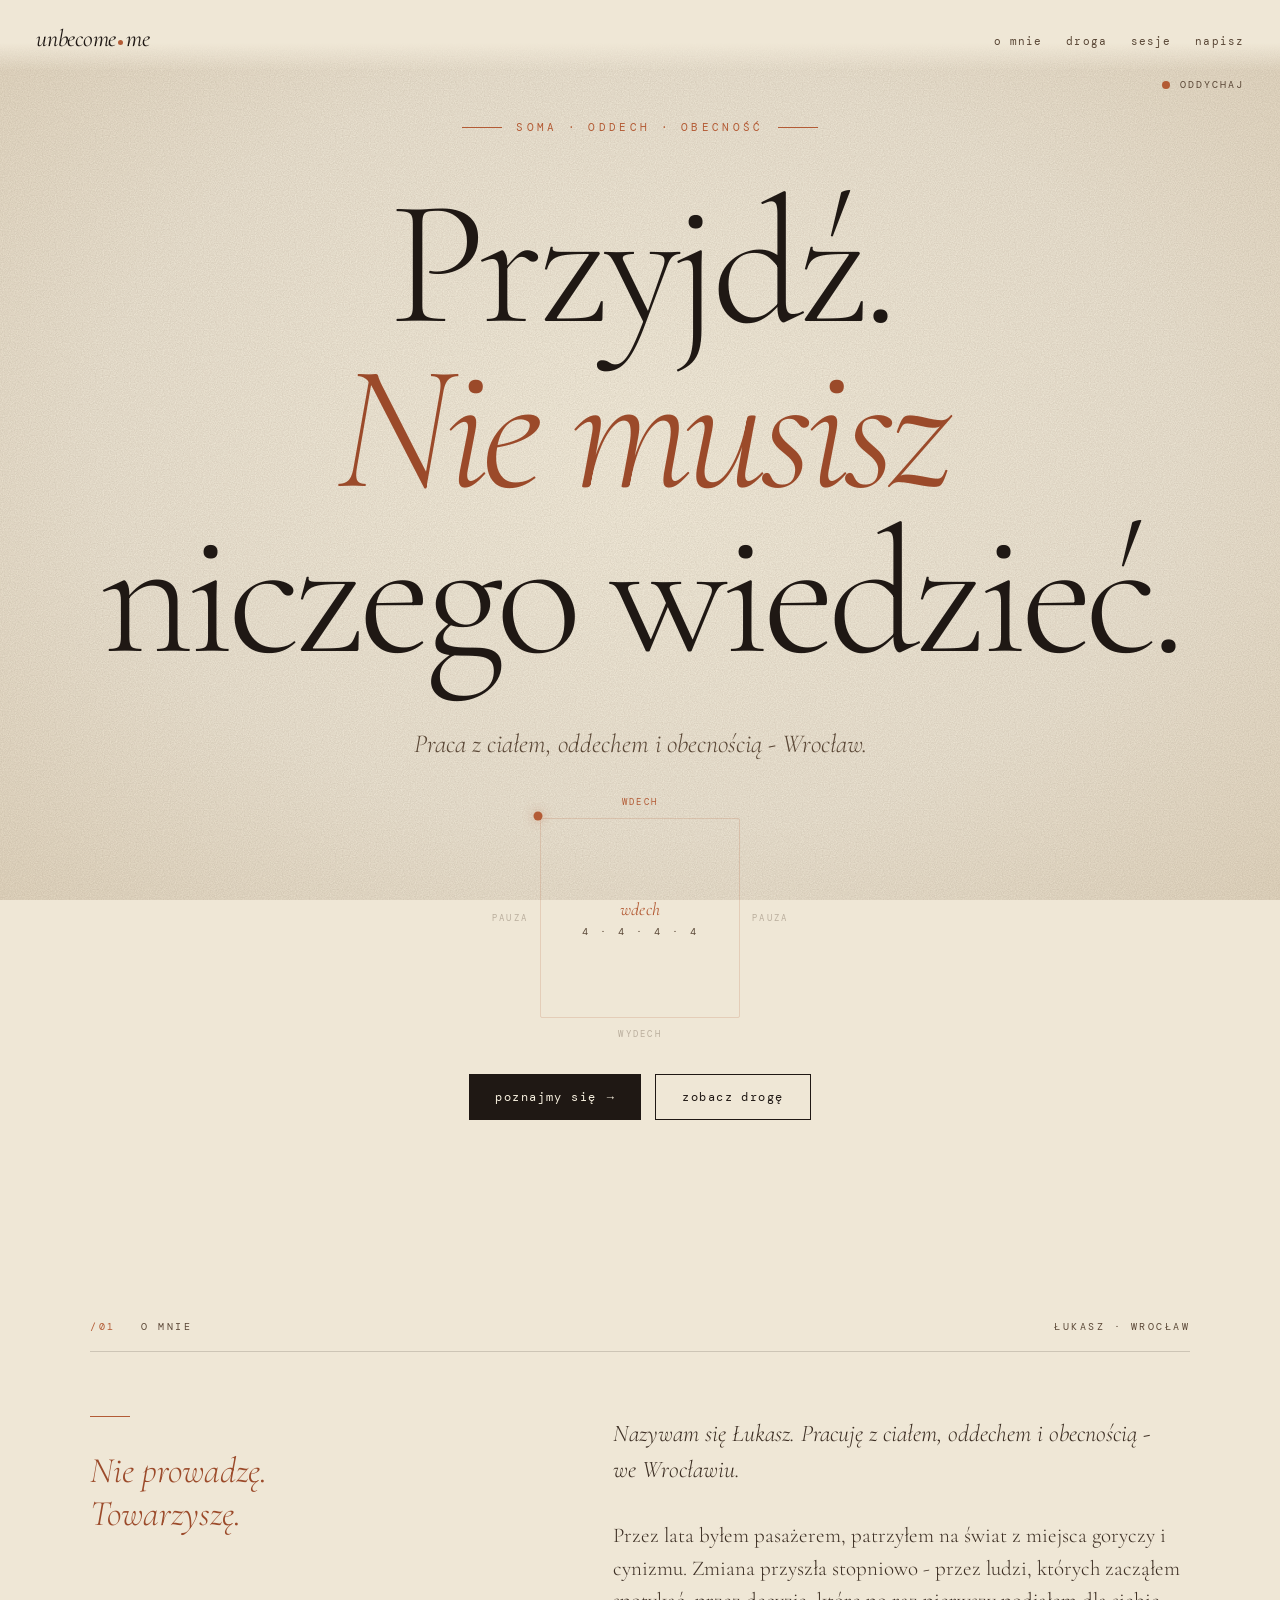
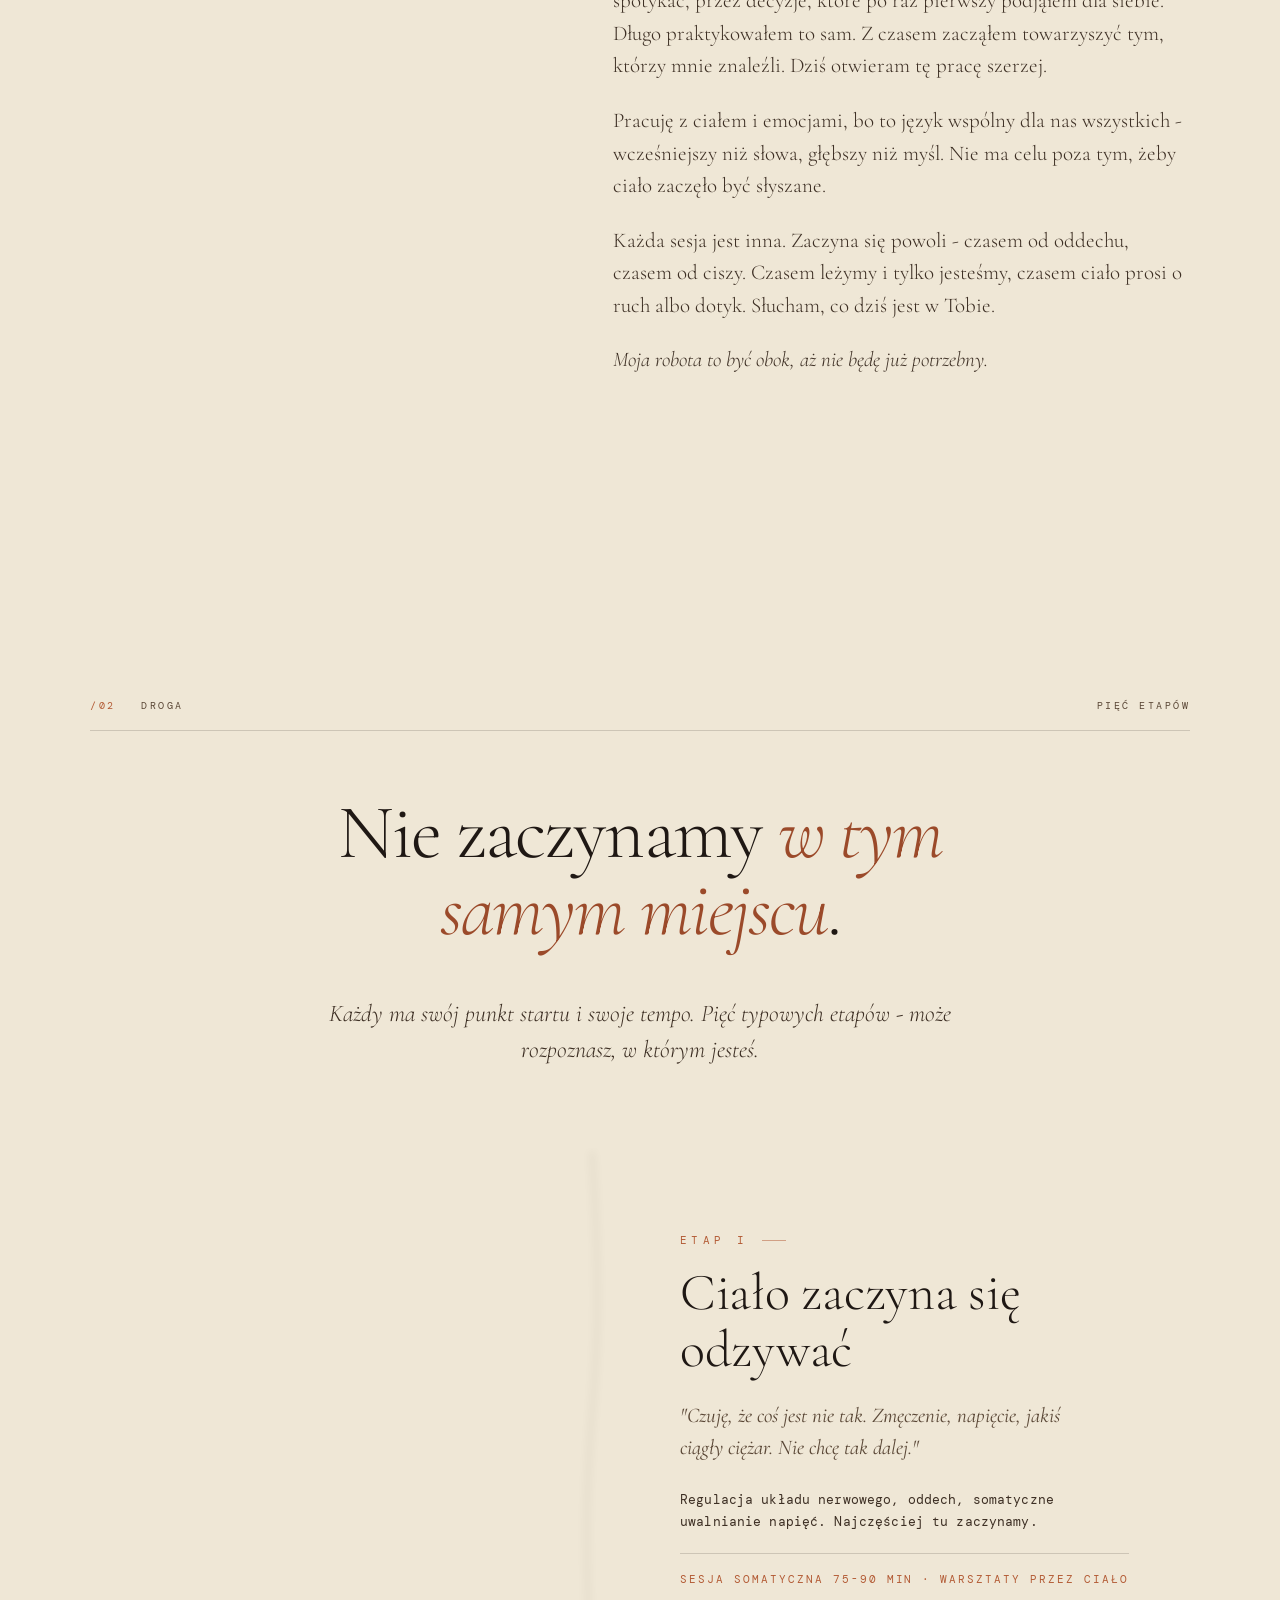
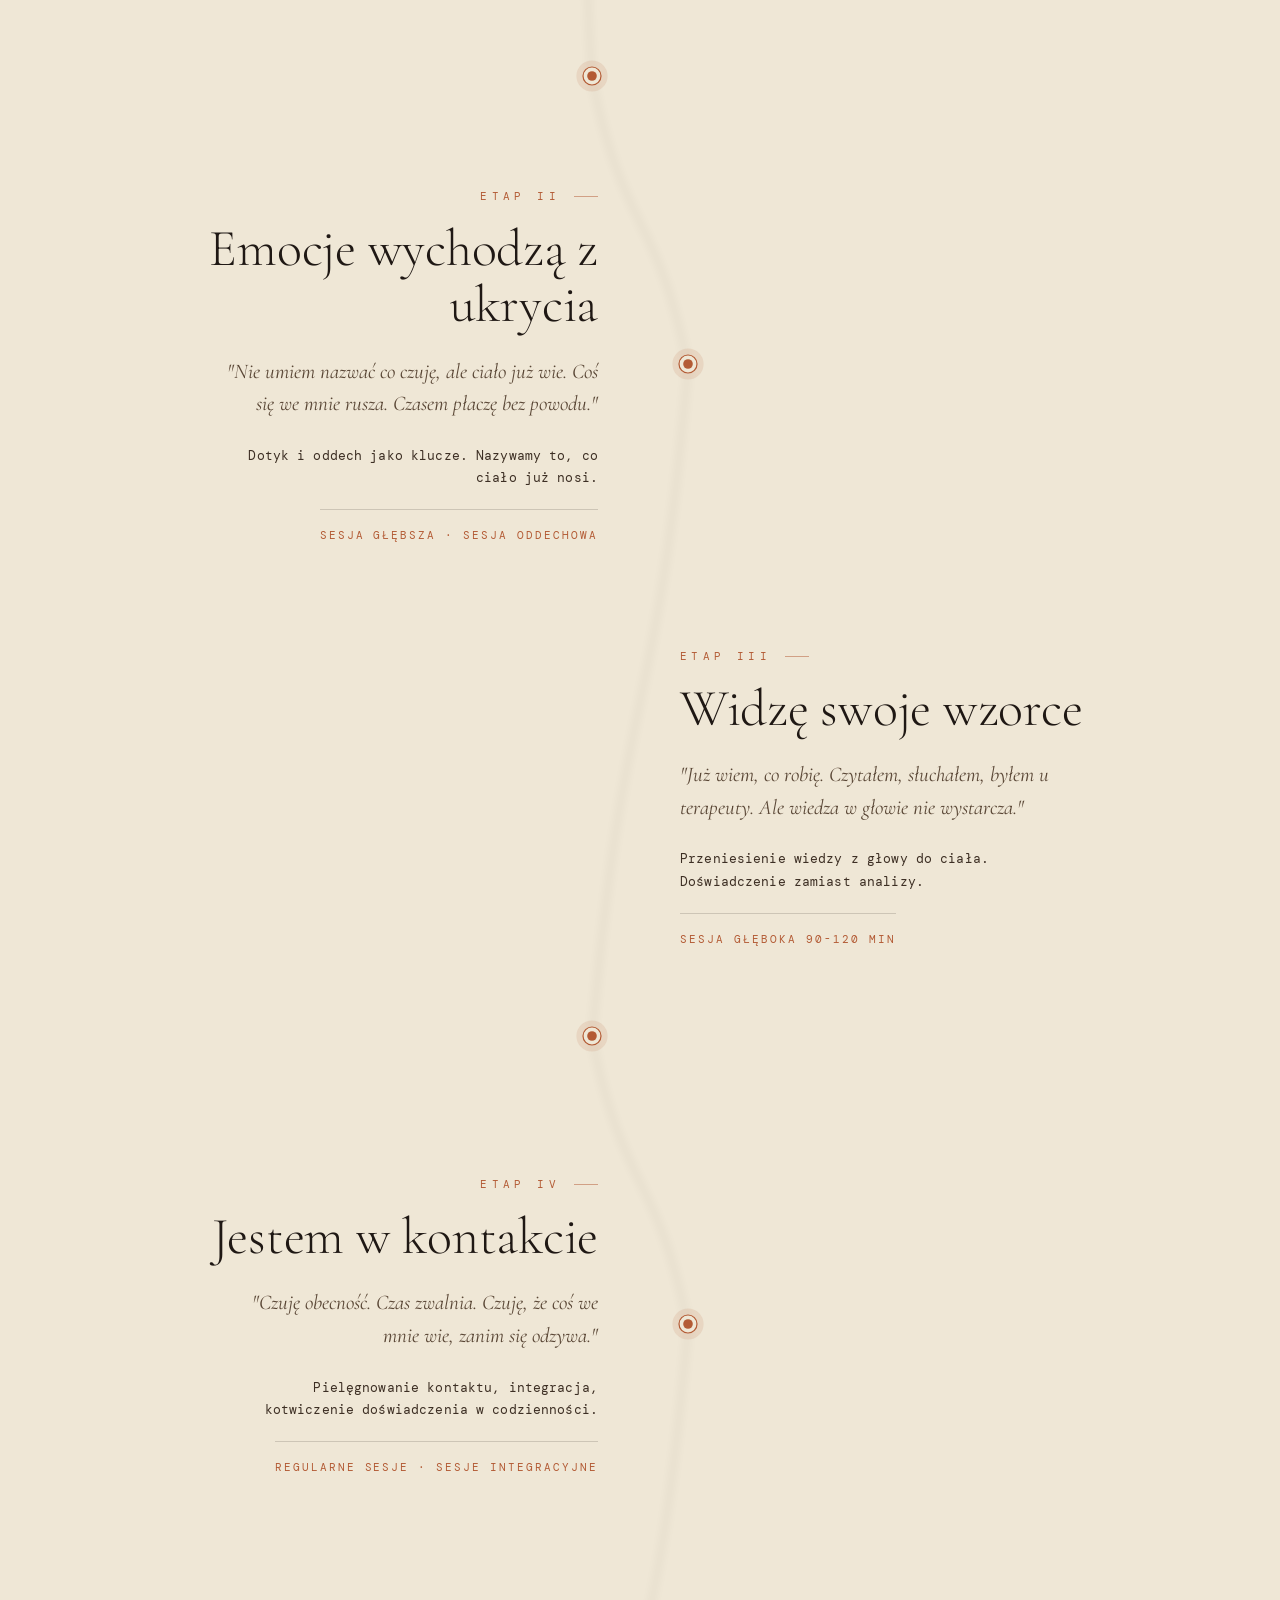
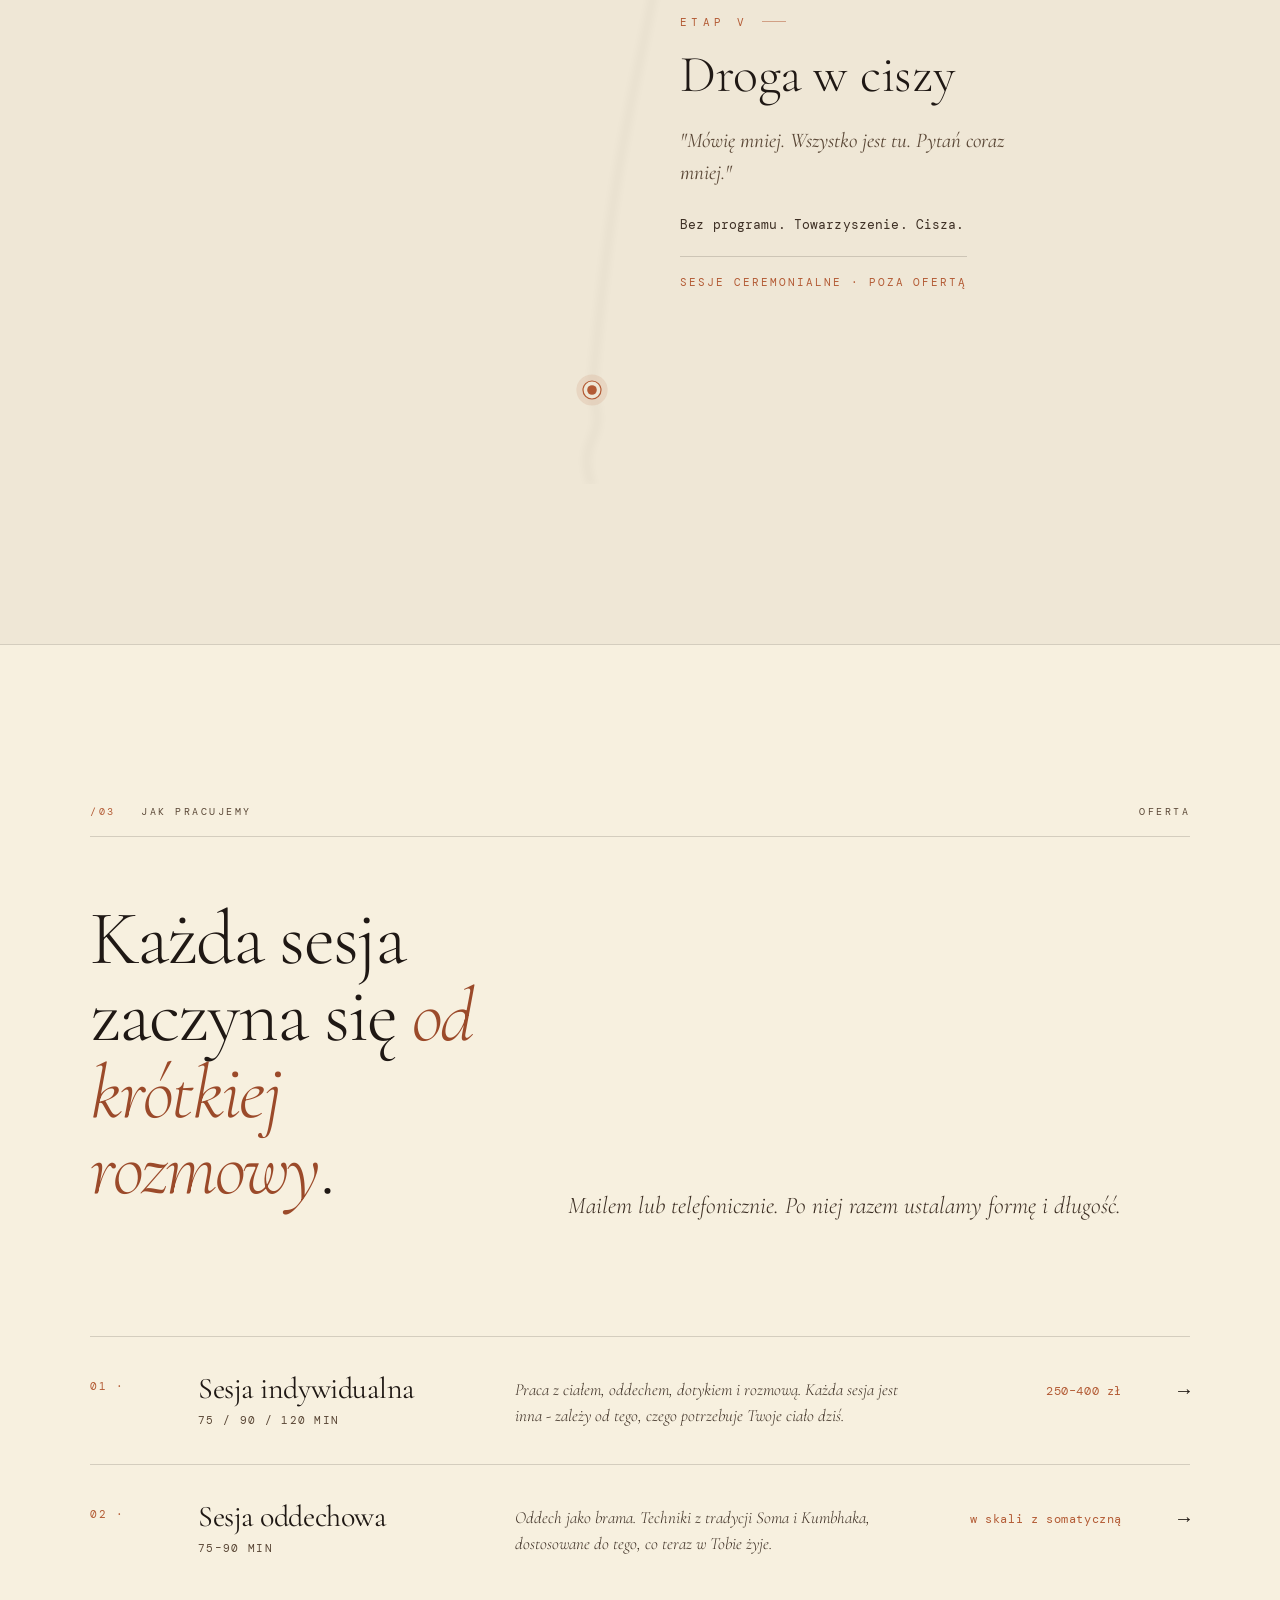
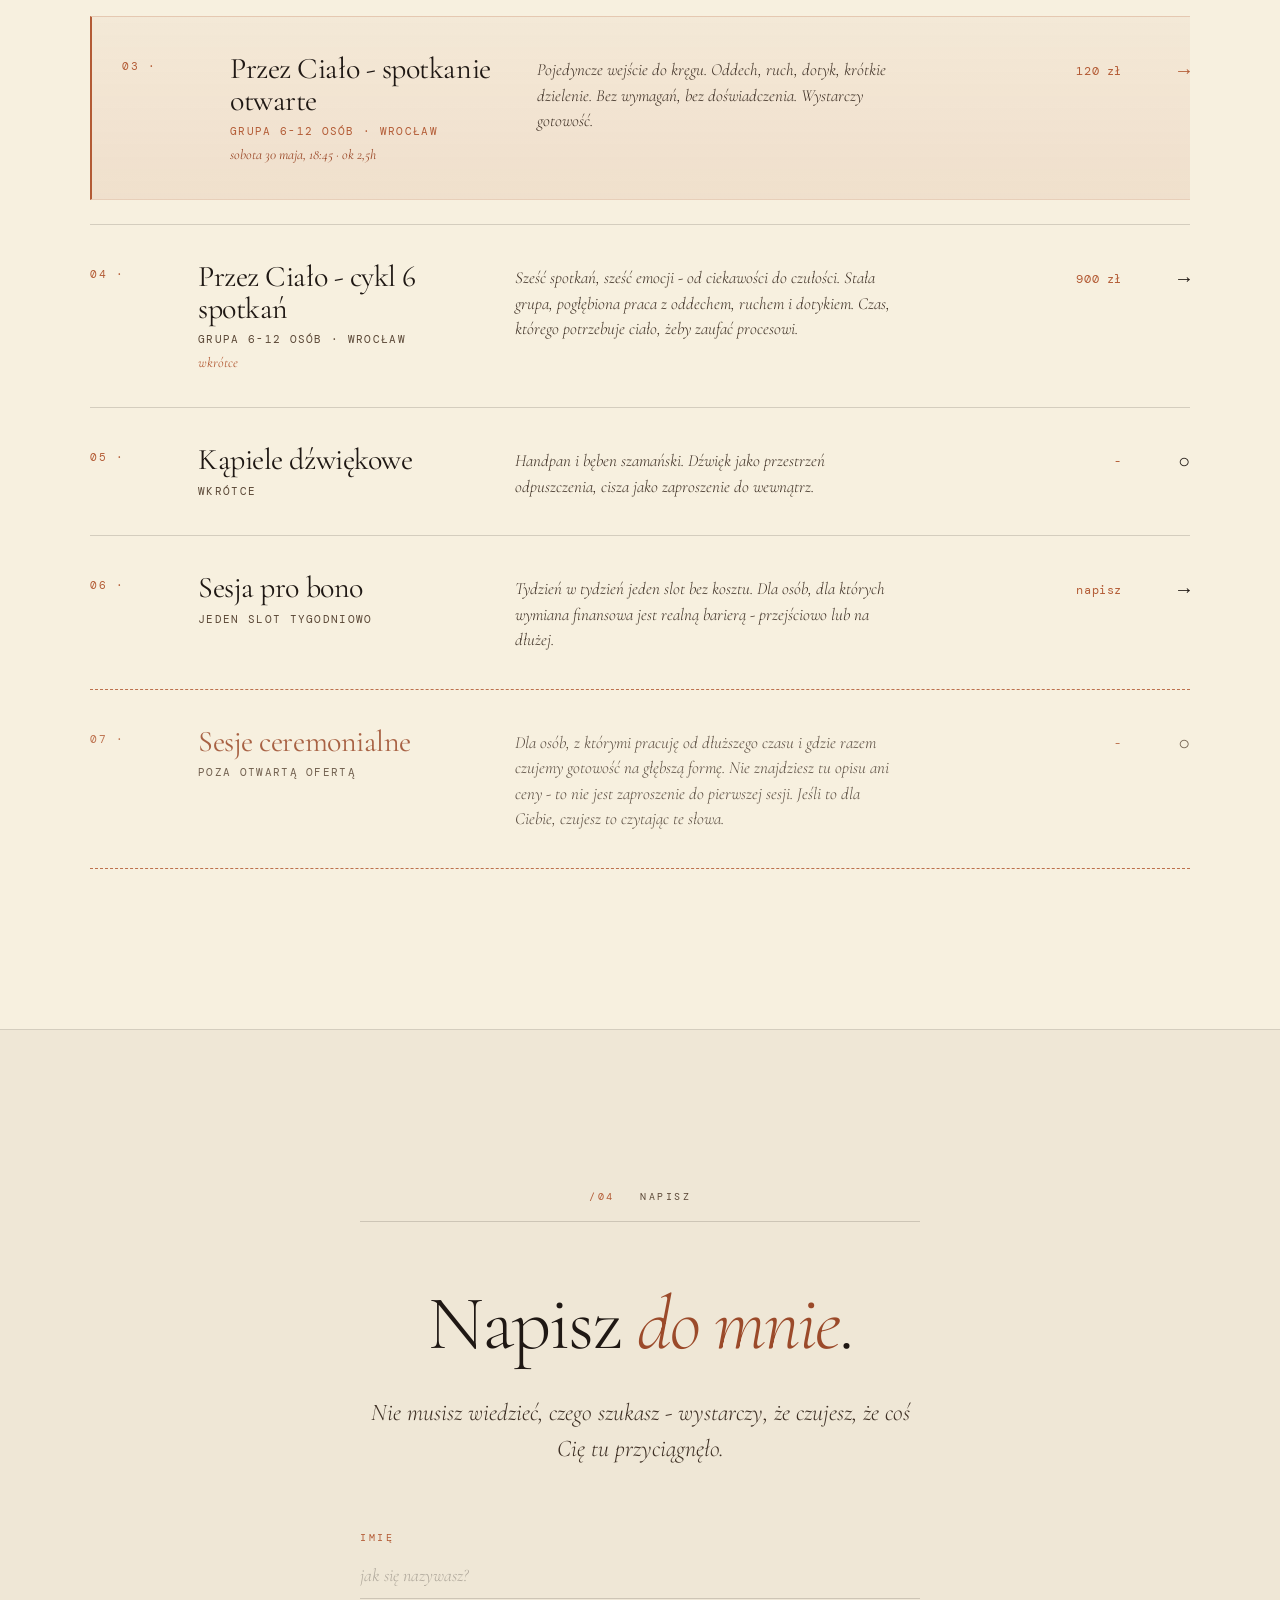
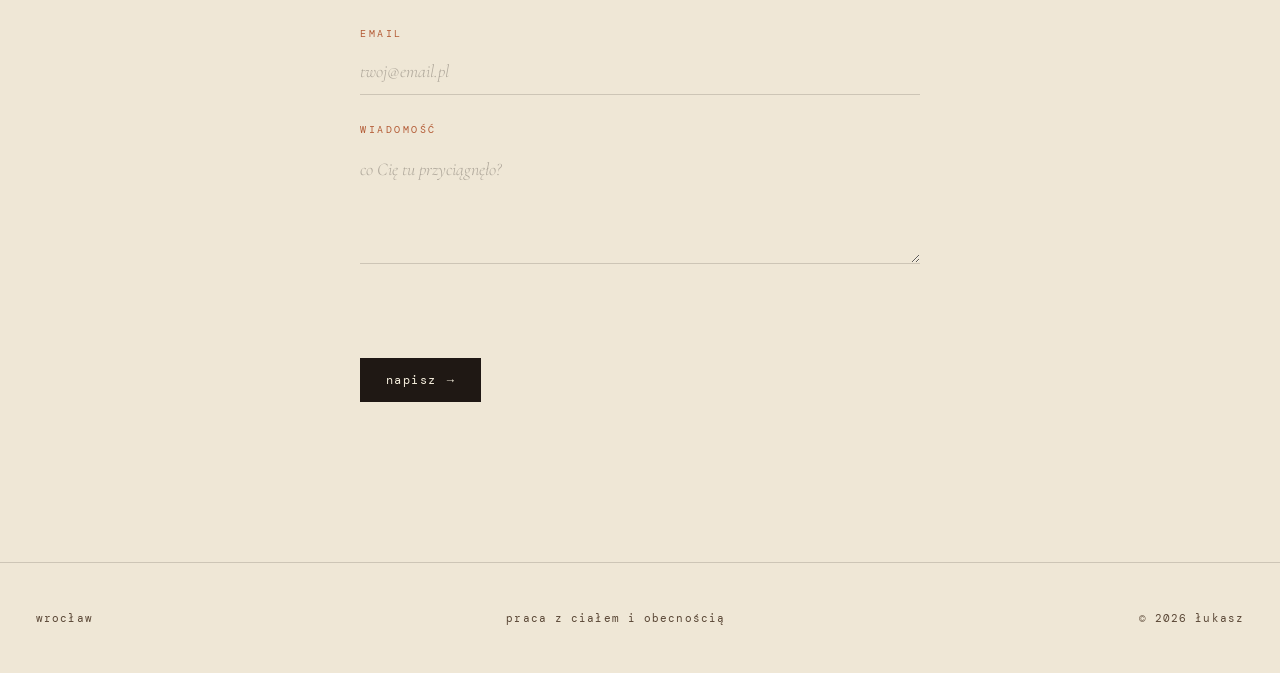
==== index.html @ 2916a263 "feat(security): CSP + og:image:type + X-Frame-Options DENY (was SAMEORIGIN)" ====
<!DOCTYPE html>
<html lang="pl">
<head>
  <meta charset="UTF-8">
  <meta name="viewport" content="width=device-width, initial-scale=1.0">

  <!-- SEO -->
  <title>unbecome.me - praca z ciałem, oddechem i obecnością | Wrocław</title>
  <meta name="description" content="Pracuję z ciałem, oddechem i obecnością. Wrocław. Sesje indywidualne, warsztaty grupowe Przez Ciało. Przyjdź. Nie musisz niczego wiedzieć.">
  <meta name="keywords" content="praca z ciałem Wrocław, terapia somatyczna Wrocław, warsztaty grupowe oddech, sesje indywidualne ciało, somatyka Wrocław, oddech pudełkowy">
  <meta name="author" content="Łukasz Szpiczakowski">
  <meta name="robots" content="index, follow">
  <link rel="canonical" href="https://unbecome.me/">

  <!-- Open Graph -->
  <meta property="og:title" content="unbecome.me - praca z ciałem, oddechem i obecnością">
  <meta property="og:description" content="Sesje indywidualne i warsztaty grupowe. Ciało, oddech, obecność. Wrocław.">
  <meta property="og:type" content="website">
  <meta property="og:locale" content="pl_PL">
  <meta property="og:url" content="https://unbecome.me/">
  <meta property="og:site_name" content="unbecome.me - Łukasz Szpiczakowski">
  <meta property="og:image" content="https://unbecome.me/og-image.jpg">
  <meta property="og:image:width" content="1200">
  <meta property="og:image:height" content="630">
  <meta property="og:image:type" content="image/jpeg">
  <meta property="og:image:alt" content="unbecome.me - praca z ciałem, oddechem i obecnością. Wrocław.">

  <!-- Twitter Card -->
  <meta name="twitter:card" content="summary_large_image">
  <meta name="twitter:title" content="unbecome.me - praca z ciałem, oddechem i obecnością">
  <meta name="twitter:description" content="Sesje indywidualne i warsztaty grupowe. Ciało, oddech, obecność. Wrocław.">
  <meta name="twitter:image" content="https://unbecome.me/og-image.jpg">
  <meta name="twitter:image:alt" content="unbecome.me - praca z ciałem, oddechem i obecnością. Wrocław.">

  <!-- Theme color matched to bg of new design -->
  <meta name="theme-color" content="#efe7d6">
  <!-- Disable forced dark mode (Samsung Internet, some Chrome mobile) -->
  <meta name="color-scheme" content="light only">
  <meta name="supported-color-schemes" content="light">
  <link rel="icon" href="data:image/svg+xml;utf8,<svg xmlns='http://www.w3.org/2000/svg' viewBox='0 0 100 100'><text y='.9em' font-size='90'>%C5%81</text></svg>">

  <!-- Fonts -->
  <link rel="preconnect" href="https://fonts.googleapis.com">
  <link rel="preconnect" href="https://fonts.gstatic.com" crossorigin>
  <link href="https://fonts.googleapis.com/css2?family=Cormorant+Garamond:ital,wght@0,300;0,400;1,300;1,400&family=DM+Mono:wght@300;400&display=swap" rel="stylesheet">

  <!-- Schema.org - LocalBusiness -->
  <script type="application/ld+json">
  {
    "@context": "https://schema.org",
    "@type": "LocalBusiness",
    "name": "unbecome.me - Łukasz Szpiczakowski",
    "description": "Praca z ciałem, oddechem i obecnością. Wrocław. Sesje indywidualne, warsztaty grupowe Przez Ciało.",
    "address": {
      "@type": "PostalAddress",
      "addressLocality": "Wrocław",
      "addressCountry": "PL"
    },
    "areaServed": {
      "@type": "City",
      "name": "Wrocław"
    },
    "url": "https://unbecome.me/",
    "priceRange": "$$"
  }
  </script>
<style>
  :root{
    color-scheme: only light;
    --bg:#efe7d6;
    --bg-2:#e6dac4;
    --paper:#f7f0df;
    --clay:#b35b35;
    --ochre:#c98a4a;
    --terra:#9b4a2a;
    --ink:#1f1814;
    --ink-2:#3d2f24;
    --soft:#5a4736;
    --line:rgba(31,24,20,0.16);
    --serif:"Cormorant Garamond",Georgia,serif;
    --mono:"DM Mono",ui-monospace,monospace;
  }
  *{box-sizing:border-box;margin:0;padding:0}
  html,body{background:var(--bg);color:var(--ink);font-family:var(--mono);font-weight:400;-webkit-font-smoothing:antialiased}
  html{scroll-behavior:smooth}
  body{overflow-x:hidden}
  a{color:inherit;text-decoration:none}
  ::selection{background:var(--clay);color:var(--paper)}

  /* ── breathing background overlay ── */
  .breath-bg{position:fixed;inset:0;z-index:0;pointer-events:none;background:radial-gradient(ellipse at 50% 50%,var(--paper) 0%,var(--bg) 60%,var(--bg-2) 100%);animation:bgbreathe 12s ease-in-out infinite}
  @keyframes bgbreathe{0%,100%{transform:scale(1)}50%{transform:scale(1.04)}}

  .grain-overlay{position:fixed;inset:0;z-index:1;pointer-events:none;opacity:0.45;mix-blend-mode:multiply;
    background-image:url("data:image/svg+xml;utf8,<svg xmlns='http://www.w3.org/2000/svg' width='240' height='240'><filter id='n'><feTurbulence type='fractalNoise' baseFrequency='0.85' numOctaves='2'/><feColorMatrix values='0 0 0 0 0.18 0 0 0 0 0.13 0 0 0 0 0.09 0 0 0 0.5 0'/></filter><rect width='100%' height='100%' filter='url(%23n)'/></svg>")}

  main,nav,footer{position:relative;z-index:2}

  /* ── nav (minimal, top) ── */
  .nav{position:fixed;top:0;left:0;right:0;display:flex;justify-content:space-between;align-items:flex-end;padding:24px 36px 18px;z-index:60;background:linear-gradient(to bottom,var(--bg) 60%,transparent)}
  .nav .mark{font-family:var(--serif);font-style:italic;font-size:24px;font-weight:400;letter-spacing:-0.01em;display:inline-flex;align-items:baseline;gap:0}
  .nav .mark .mark-dot{display:inline-block;width:5px;height:5px;border-radius:50%;background:var(--clay);margin:0 3px 0 2px;transform:translateY(-1px);animation:pulse 4s ease-in-out infinite;transform-origin:center;align-self:baseline}
  .nav .mark .mark-tld{font-family:var(--serif);font-style:italic;font-size:24px;letter-spacing:-0.01em;color:inherit;align-self:baseline}
  @keyframes pulse{0%,100%{transform:translateY(-1px) scale(1);opacity:0.8}50%{transform:translateY(-1px) scale(1.5);opacity:1}}
  .nav-links{display:flex;gap:24px;font-family:var(--mono);font-size:11px;text-transform:lowercase;letter-spacing:0.1em;color:var(--soft);align-items:center}
  .nav-links a{padding:4px 0;border-bottom:1px solid transparent;transition:border-color .3s,color .3s}
  .nav-links a:hover{color:var(--clay);border-color:var(--clay)}

  /* ── breath indicator (top-right of viewport) ── */
  .breath-tag{position:fixed;top:78px;right:36px;z-index:50;font-family:var(--mono);font-size:10px;letter-spacing:0.2em;color:var(--soft);text-transform:uppercase;display:flex;align-items:center;gap:10px}
  .breath-tag .dot{width:8px;height:8px;border-radius:50%;background:var(--clay);animation:breath 6s ease-in-out infinite}
  @keyframes breath{0%,100%{transform:scale(0.7);opacity:0.5}50%{transform:scale(1.4);opacity:1}}

  /* ── HERO ── */
  .hero{min-height:100vh;display:flex;flex-direction:column;justify-content:center;align-items:center;padding:120px 36px 60px;text-align:center;position:relative}
  .hero-meta{font-family:var(--mono);font-size:11px;letter-spacing:0.3em;text-transform:uppercase;color:var(--clay);margin-bottom:48px;display:flex;align-items:center;gap:14px}
  .hero-meta::before,.hero-meta::after{content:"";display:block;width:40px;height:1px;background:var(--clay)}

  h1.hero-h{font-family:var(--serif);font-weight:300;font-size:clamp(80px,14vw,200px);line-height:0.92;letter-spacing:-0.04em;margin-bottom:48px}
  h1.hero-h em{font-style:italic;color:var(--terra)}
  h1.hero-h .word{display:inline-block;animation:rise 1.2s cubic-bezier(.2,.7,.2,1) both}
  h1.hero-h .word:nth-child(2){animation-delay:.18s}
  h1.hero-h .word:nth-child(3){animation-delay:.36s}
  @keyframes rise{from{opacity:0;transform:translateY(50px)}to{opacity:1;transform:translateY(0)}}
  .hero-sub{font-family:var(--serif);font-style:italic;font-weight:300;font-size:26px;line-height:1.45;color:var(--soft);max-width:560px;margin-bottom:56px;animation:fade 1.4s ease .8s both}
  @keyframes fade{from{opacity:0}to{opacity:1}}

  /* ── box breathing (square trace, 4×4s) ── */
  .breath-box{position:relative;width:200px;height:200px;margin:0 auto 56px;animation:fade 1.8s ease 1.2s both}
  .breath-box .frame{position:absolute;inset:0;border:1px solid rgba(179,91,53,0.18);border-radius:2px}
  .breath-box svg{position:absolute;inset:-2px;width:calc(100% + 4px);height:calc(100% + 4px);overflow:visible}
  .breath-box .trace{fill:none;stroke:var(--clay);stroke-width:1.5;stroke-linecap:round;stroke-linejoin:round;stroke-dasharray:0 800;stroke-dashoffset:0;animation:boxtrace 16s linear infinite, boxfade 16s linear infinite;opacity:0.85}
  /* trace: dasharray 0..800 over full 16s - same speed as pointer (50px/s) */
  @keyframes boxtrace{
    0%   {stroke-dasharray:0 800}
    100% {stroke-dasharray:800 0}
  }
  /* fade: separate property so it doesn't disturb dasharray timing */
  @keyframes boxfade{
    0%, 96% {opacity:0.85}
    100%    {opacity:0}
  }
  .breath-box .pointer{fill:var(--clay);filter:drop-shadow(0 0 6px rgba(179,91,53,0.45));animation:boxpoint 16s linear infinite}
  @keyframes boxpoint{
    0%   {transform:translate(2px,2px)}
    25%  {transform:translate(202px,2px)}
    50%  {transform:translate(202px,202px)}
    75%  {transform:translate(2px,202px)}
    100% {transform:translate(2px,2px)}
  }
  .breath-box .center{position:absolute;inset:0;display:flex;flex-direction:column;align-items:center;justify-content:center;font-family:var(--serif);font-style:italic;font-size:18px;color:var(--clay);letter-spacing:0.02em;text-align:center;line-height:1.3;gap:4px}
  .breath-box .center .phase{display:block;min-height:1.3em;transition:opacity .6s ease}
  .breath-box .center .count{font-family:var(--mono);font-style:normal;font-size:10px;letter-spacing:0.3em;color:var(--soft);text-transform:uppercase}
  .breath-box .corner{display:none}
  .breath-box .edge-label{position:absolute;font-family:var(--mono);font-size:9px;letter-spacing:0.25em;text-transform:uppercase;color:var(--soft);transition:color .8s ease,opacity .8s ease;opacity:0.35}
  .breath-box .edge-label.active{color:var(--clay);opacity:1}
  .breath-box .el-top{top:-22px;left:50%;transform:translateX(-50%)}
  .breath-box .el-right{right:-12px;top:50%;transform:translate(100%,-50%)}
  .breath-box .el-bottom{bottom:-22px;left:50%;transform:translateX(-50%)}
  .breath-box .el-left{left:-12px;top:50%;transform:translate(-100%,-50%)}

  .hero-cta{display:flex;gap:14px;flex-wrap:wrap;justify-content:center;animation:fade 1.4s ease 1.4s both}

  .btn{display:inline-flex;align-items:center;gap:10px;padding:14px 26px;font-family:var(--mono);font-size:12px;letter-spacing:0.12em;text-transform:lowercase;cursor:pointer;border:none;transition:all .3s ease;border-radius:0}
  .btn-primary{background:var(--ink);color:var(--paper)}
  .btn-primary:hover{background:var(--terra)}
  .btn-ghost{background:transparent;color:var(--ink);border:1px solid var(--ink)}
  .btn-ghost:hover{background:var(--ink);color:var(--paper)}
  .btn .arrow{transition:transform .3s}
  .btn:hover .arrow{transform:translateX(4px)}

  /* ── general section ── */
  section{padding:140px 36px;position:relative}
  .container{max-width:1100px;margin:0 auto}
  .container-narrow{max-width:780px;margin:0 auto}

  .section-meta{display:flex;justify-content:space-between;align-items:baseline;font-family:var(--mono);font-size:10px;letter-spacing:0.25em;text-transform:uppercase;color:var(--soft);padding-bottom:18px;margin-bottom:64px;border-bottom:1px solid var(--line)}
  .section-meta .num{color:var(--clay)}

  h2{font-family:var(--serif);font-weight:300;font-size:clamp(44px,6vw,80px);line-height:1;letter-spacing:-0.025em;margin-bottom:48px}
  h2 em{font-style:italic;color:var(--terra)}
  .lead{font-family:var(--serif);font-style:italic;font-weight:300;font-size:24px;line-height:1.5;color:var(--ink-2);margin-bottom:32px}
  p.body{font-family:var(--serif);font-weight:300;font-size:21px;line-height:1.55;color:var(--ink-2);margin-bottom:22px}

  /* ── O MNIE - split with rhythm ── */
  .o-mnie{}
  .o-mnie-grid{display:grid;grid-template-columns:1fr 1.3fr;gap:80px;align-items:start}
  .o-mnie-quote{font-family:var(--serif);font-style:italic;font-weight:300;font-size:36px;line-height:1.2;color:var(--terra);position:sticky;top:120px}
  .o-mnie-quote::before{content:"";display:block;width:40px;height:1px;background:var(--clay);margin-bottom:32px}
  .o-mnie-coda{margin-top:16px;color:var(--terra)}
  .o-mnie-coda em{font-style:italic}

  /* ── DROGA - winding path ── */
  .droga{padding:160px 36px}
  .droga-intro{text-align:center;max-width:680px;margin:0 auto 80px}
  .droga-intro .lead{margin:0 auto}

  .path-wrap{position:relative;max-width:1100px;margin:0 auto;padding:40px 0 40px}
  .path-svg{position:absolute;inset:0;width:100%;height:100%;z-index:0;pointer-events:none}
  .path-line{fill:none;stroke:var(--clay);stroke-width:1.3;stroke-linecap:round;opacity:0.55;transition:stroke-dashoffset 0.15s linear}
  .path-shadow{fill:none;stroke:var(--ink);stroke-width:6;opacity:0.04;filter:blur(4px)}
  .path-mist{fill:none;stroke:var(--clay);stroke-width:14;opacity:0.05;filter:blur(8px);transition:stroke-dashoffset 0.15s linear}

  .stages{position:relative;z-index:1}
  .stage{display:grid;grid-template-columns:1fr 1fr;align-items:center;min-height:480px;padding:40px 48px;gap:80px;cursor:pointer}
  .stage.right .stage-text{grid-column:2;text-align:left}
  .stage.right .marker{grid-column:1;justify-self:end}
  .stage.left .stage-text{grid-column:1;text-align:right}
  .stage.left .marker{grid-column:2;justify-self:start}

  .stage-text{max-width:460px;opacity:0;transform:translateY(20px);transition:opacity 1.2s ease,transform 1.2s ease}
  .stage.in-view .stage-text,.stage.active .stage-text{opacity:1;transform:translateY(0)}

  .stage-num{font-family:var(--mono);font-size:11px;letter-spacing:0.4em;color:var(--clay);text-transform:uppercase;margin-bottom:18px;display:inline-flex;align-items:center;gap:14px;padding-top:0}
  .stage-num::before,.stage-num::after{content:"";width:24px;height:1px;background:var(--clay);opacity:0.5}
  .stage.right .stage-num::before{display:none}
  .stage.left .stage-num::after{display:none}
  .stage.left .stage-num{flex-direction:row-reverse}

  .stage-title{font-family:var(--serif);font-weight:300;font-size:clamp(32px,4.2vw,52px);line-height:1.08;letter-spacing:-0.005em;margin-bottom:22px}
  .stage-quote{font-family:var(--serif);font-style:italic;font-size:clamp(17px,1.7vw,21px);line-height:1.55;color:var(--soft);margin:0 0 24px;max-width:380px}
  .stage-desc{font-family:var(--mono);font-size:13px;line-height:1.7;color:var(--ink-2);margin:0 0 20px;max-width:380px;letter-spacing:0.01em}
  .stage.right .stage-desc,.stage.right .stage-quote{margin-right:auto;margin-left:0}
  .stage.left .stage-desc,.stage.left .stage-quote{margin-left:auto;margin-right:0}
  .stage-tools{font-family:var(--mono);font-size:11px;letter-spacing:0.18em;color:var(--clay);text-transform:uppercase;padding-top:18px;border-top:1px solid var(--line);display:inline-block;margin:0}

  .marker{width:16px;height:16px;border-radius:50%;background:var(--bg);border:1.5px solid var(--clay);position:relative;flex-shrink:0;transition:transform 0.6s ease,background 0.6s ease;z-index:2}
  .marker::after{content:"";position:absolute;inset:3px;border-radius:50%;background:var(--clay);opacity:0;transition:opacity 0.6s ease}
  .stage.in-view .marker::after,.stage.active .marker::after{opacity:1}
  .stage.in-view .marker,.stage.active .marker{transform:scale(1.2);box-shadow:0 0 0 5px rgba(179,91,53,0.12)}

  /* ── SESJE - list with hover expand ── */
  .sesje{background:var(--paper);padding:160px 36px;border-top:1px solid var(--line);border-bottom:1px solid var(--line)}
  .sesje-intro{display:grid;grid-template-columns:1fr 1.5fr;gap:64px;margin-bottom:80px;align-items:end}
  .sesje-list{display:flex;flex-direction:column}
  .sesja{display:grid;grid-template-columns:80px 1.5fr 2fr 1fr 40px;gap:28px;align-items:start;padding:36px 0;border-top:1px solid var(--line);cursor:pointer;transition:padding .4s ease}
  .sesja:last-child{border-bottom:1px solid var(--line)}
  /* hover only on devices with mouse (avoids tap-flicker on mobile) */
  @media (hover: hover){.sesja:hover{padding:48px 16px;background:rgba(255,255,255,0.4)}}
  .sesja .sesja-num{font-family:var(--mono);font-size:11px;color:var(--clay);letter-spacing:0.15em;padding-top:6px}
  .sesja .sesja-title{font-family:var(--serif);font-weight:400;font-size:30px;line-height:1.05;letter-spacing:-0.015em;color:var(--ink)}
  .sesja .sesja-meta{font-family:var(--mono);font-size:11px;letter-spacing:0.12em;color:var(--soft);margin-top:8px;text-transform:uppercase}
  .sesja .sesja-desc{font-family:var(--serif);font-style:italic;font-weight:300;font-size:17px;line-height:1.5;color:var(--ink-2);padding-top:4px}
  .sesja .sesja-price{font-family:var(--mono);font-size:12px;color:var(--clay);text-align:right;letter-spacing:0.05em;padding-top:10px}
  .sesja .sesja-arrow{font-size:20px;color:var(--ink);text-align:right;padding-top:4px;transition:transform .3s}
  @media (hover: hover){.sesja:hover .sesja-arrow{transform:translateX(8px);color:var(--clay)}}
  /* feature card: subtle clay-tinted gradient, ink text, clay border-left accent */
  .sesja.feature{background:linear-gradient(180deg,rgba(179,91,53,0.05) 0%,rgba(179,91,53,0.11) 100%);border-top:1px solid rgba(179,91,53,0.18);border-bottom:1px solid rgba(179,91,53,0.18);border-left:2px solid var(--clay);padding-left:30px;margin:24px 0;transition:background .5s ease}
  @media (hover: hover){.sesja.feature:hover{background:linear-gradient(180deg,rgba(179,91,53,0.08) 0%,rgba(179,91,53,0.16) 100%);padding-left:46px}}
  .sesja.feature .sesja-title{color:var(--ink)}
  .sesja.feature .sesja-desc{color:var(--ink-2)}
  .sesja.feature .sesja-meta{color:var(--clay)}
  .sesja.feature .sesja-num,.sesja.feature .sesja-price,.sesja.feature .sesja-arrow{color:var(--clay)}
  .sesja .when{display:block;font-family:var(--serif);font-style:italic;color:var(--clay);font-size:14px;margin-top:8px}
  .sesja.feature .when{color:var(--terra)}

  /* Sesje ceremonialne - dashed-border, sacrum, brak CTA */
  .sesja.sesja--ceremony{border-top:1px dashed var(--clay);border-bottom:1px dashed var(--clay);cursor:default;opacity:0.85}
  .sesja.sesja--ceremony + .sesja{border-top:none}
  .sesja.sesja--ceremony:hover{padding:36px 0;background:transparent}
  .sesja.sesja--ceremony .sesja-title{color:var(--terra)}
  .sesja.sesja--ceremony .sesja-arrow{color:var(--soft);transform:none}

  /* ── NAPISZ - soft glow ── */
  .napisz{padding:160px 36px;text-align:center}
  .napisz-inner{max-width:560px;margin:0 auto}
  .napisz h2{margin-bottom:32px}
  .napisz .lead{margin-bottom:64px}
  .form{display:flex;flex-direction:column;gap:28px;text-align:left}
  .field{display:flex;flex-direction:column;gap:8px;position:relative}
  .field label{font-family:var(--mono);font-size:10px;letter-spacing:0.25em;text-transform:uppercase;color:var(--clay)}
  .field input,.field textarea{background:transparent;border:none;border-bottom:1px solid var(--line);padding:12px 0;font-family:var(--serif);font-size:18px;font-weight:300;color:var(--ink);outline:none;transition:border-color .3s,box-shadow .3s;width:100%}
  .field input::placeholder,.field textarea::placeholder{color:rgba(31,24,20,0.3);font-style:italic}
  .field input:focus,.field textarea:focus{border-color:var(--clay);box-shadow:0 1px 0 0 var(--clay)}
  .field textarea{resize:vertical;min-height:120px;line-height:1.5}
  .form .btn{align-self:flex-start;margin-top:16px}
  .form-status{font-family:var(--serif);font-style:italic;font-size:15px;color:var(--terra);min-height:22px;opacity:0;transition:opacity .3s}
  .form-status.visible{opacity:1}

  footer{padding:48px 36px;border-top:1px solid var(--line);display:flex;justify-content:space-between;font-family:var(--mono);font-size:11px;letter-spacing:0.1em;color:var(--soft);text-transform:lowercase}

  /* ── reveal ── */
  .reveal{opacity:0;transform:translateY(40px);transition:opacity 1.1s ease,transform 1.1s ease}
  .reveal.in{opacity:1;transform:translateY(0)}

  /* ── stage-rail (tweak for breath) ── */
  .breath-rail{position:fixed;left:24px;top:50%;transform:translateY(-50%);z-index:40;display:flex;flex-direction:column;gap:18px;opacity:0;transition:opacity .4s ease;pointer-events:none}
  .breath-rail.visible{opacity:1;pointer-events:auto}
  .breath-rail button{background:none;border:none;cursor:pointer;padding:4px;display:flex;align-items:center;gap:10px;color:var(--soft);font-family:var(--mono);font-size:10px;letter-spacing:0.18em;text-transform:uppercase}
  .breath-rail .pip{width:6px;height:6px;border-radius:50%;background:var(--ink);opacity:0.3;transition:all .3s}
  .breath-rail button.active .pip{background:var(--clay);opacity:1;transform:scale(1.6);box-shadow:0 0 0 4px rgba(179,91,53,0.15)}
  .breath-rail .pip-label{opacity:0;transition:opacity .3s}
  .breath-rail button:hover .pip-label,.breath-rail button.active .pip-label{opacity:1}

  @media (max-width:900px){
    .nav{padding:16px 20px}
    .nav-links{display:none}
    .breath-tag{display:none}
    .o-mnie-grid,.sesje-intro{grid-template-columns:1fr;gap:32px}
    .o-mnie-quote{position:static}
    .sesja{grid-template-columns:1fr;gap:8px}
    .sesja .sesja-price,.sesja .sesja-arrow{text-align:left}
    .breath-rail{display:none}
    .path-wrap{padding:20px 0 20px}
    .stage{grid-template-columns:88px 1fr;gap:14px;padding:32px 20px 32px 8px;min-height:0;align-items:start}
    .stage.right .stage-text,.stage.left .stage-text{grid-column:2;text-align:left;max-width:none;opacity:1;transform:none}
    /* mobile zigzag markers - alternate near-left vs near-right within 88px column */
    .stage.right .marker{grid-column:1;justify-self:start;margin-left:6px;margin-top:10px}
    .stage.left .marker{grid-column:1;justify-self:end;margin-right:6px;margin-top:10px}
    /* footer stacks vertically on mobile (avoids "praca z ciałem i obecnością" wrap mid-phrase) */
    footer{flex-direction:column;gap:8px;text-align:center;padding:36px 24px}
    /* touch targets - bigger button on mobile (Apple 44px+ standard) */
    .btn{padding:16px 32px;font-size:12px;min-height:48px}
    .stage.left .stage-num,.stage.right .stage-num{flex-direction:row}
    .stage.left .stage-num::before,.stage.right .stage-num::before{display:inline-block}
    .stage.left .stage-num::after,.stage.right .stage-num::after{display:none}
    .stage.left .stage-desc,.stage.left .stage-quote,.stage.right .stage-desc,.stage.right .stage-quote{margin-left:0;margin-right:auto;max-width:none}
  }
</style>
</head>
<body>
<div class="breath-bg"></div>
<div class="grain-overlay"></div>

<nav class="nav">
  <div class="mark">unbecome<span class="mark-dot"></span><span class="mark-tld">me</span></div>
  <div class="nav-links">
    <a href="#o-mnie">o mnie</a>
    <a href="#droga">droga</a>
    <a href="#sesje">sesje</a>
    <a href="#napisz">napisz</a>
  </div>
</nav>

<div class="breath-tag"><span class="dot"></span> oddychaj</div>

<main>

<!-- HERO -->
<section class="hero" data-screen-label="01 Hero">
  <div class="hero-meta">soma&nbsp;·&nbsp;oddech&nbsp;·&nbsp;obecność</div>
  <h1 class="hero-h">
    <span class="word">Przyjdź.</span><br>
    <span class="word"><em>Nie musisz</em></span><br>
    <span class="word">niczego wiedzieć.</span>
  </h1>
  <p class="hero-sub">Praca z&nbsp;ciałem, oddechem i&nbsp;obecnością&nbsp;- Wrocław.</p>
  <div class="breath-box" aria-label="oddech pudełkowy">
    <div class="frame"></div>
    <svg viewBox="0 0 204 204">
      <path class="trace" d="M 2 2 L 202 2 L 202 202 L 2 202 Z"></path>
      <circle class="pointer" cx="0" cy="0" r="4.5"></circle>
    </svg>
    <span class="edge-label el-top" data-phase="0">wdech</span>
    <span class="edge-label el-right" data-phase="1">pauza</span>
    <span class="edge-label el-bottom" data-phase="2">wydech</span>
    <span class="edge-label el-left" data-phase="3">pauza</span>
    <span class="corner c-tl"></span><span class="corner c-tr"></span><span class="corner c-br"></span><span class="corner c-bl"></span>
    <div class="center">
      <span class="phase" id="box-phase">wdech</span>
      <span class="count" id="box-count">4 · 4 · 4 · 4</span>
    </div>
  </div>
  <div class="hero-cta">
    <button class="btn btn-primary" onclick="document.getElementById('napisz').scrollIntoView({behavior:'smooth'})">Poznajmy się <span class="arrow">→</span></button>
    <button class="btn btn-ghost" onclick="document.getElementById('droga').scrollIntoView({behavior:'smooth'})">zobacz drogę</button>
  </div>
</section>

<!-- O MNIE -->
<section class="o-mnie" id="o-mnie" data-screen-label="02 O mnie">
  <div class="container">
    <div class="section-meta"><span><span class="num">/01</span> &nbsp; o mnie</span><span>łukasz · wrocław</span></div>
    <div class="o-mnie-grid">
      <div class="o-mnie-quote reveal">Nie prowadzę.<br>Towarzyszę.</div>
      <div>
        <p class="lead reveal">Nazywam się Łukasz. Pracuję z&nbsp;ciałem, oddechem i&nbsp;obecnością&nbsp;- we&nbsp;Wrocławiu.</p>
        <p class="body reveal">Przez lata byłem pasażerem, patrzyłem na świat z miejsca goryczy i cynizmu. Zmiana przyszła stopniowo - przez ludzi, których zacząłem spotykać, przez decyzje, które po raz pierwszy podjąłem dla siebie. Długo praktykowałem to sam. Z czasem zacząłem towarzyszyć tym, którzy mnie znaleźli. Dziś otwieram tę pracę szerzej.</p>
        <p class="body reveal">Pracuję z ciałem i emocjami, bo to język wspólny dla nas wszystkich - wcześniejszy niż słowa, głębszy niż myśl. Nie ma celu poza tym, żeby ciało zaczęło być słyszane.</p>
        <p class="body reveal">Każda sesja jest inna. Zaczyna się powoli - czasem od oddechu, czasem od ciszy. Czasem leżymy i tylko jesteśmy, czasem ciało prosi o ruch albo dotyk. Słucham, co dziś jest w Tobie.</p>
        <p class="body reveal o-mnie-coda"><em>Moja robota to być obok, aż nie będę już potrzebny.</em></p>
      </div>
    </div>
  </div>
</section>

<!-- DROGA -->
<section class="droga" id="droga" data-screen-label="03 Droga">
  <div class="container">
    <div class="section-meta"><span><span class="num">/02</span> &nbsp; droga</span><span>pięć etapów</span></div>
    <div class="droga-intro reveal">
      <h2>Nie zaczynamy <em>w tym samym miejscu</em>.</h2>
      <p class="lead">Każdy ma swój punkt startu i&nbsp;swoje tempo. Pięć typowych etapów&nbsp;- może rozpoznasz, w&nbsp;którym jesteś.</p>
    </div>

    <div class="path-wrap" id="pathWrap">
      <svg class="path-svg" id="pathSvg" preserveAspectRatio="none" aria-hidden="true"></svg>
      <div class="stages">
        <article class="stage right active" id="b-stage-1">
          <div class="stage-text">
            <div class="stage-num">Etap I</div>
            <h3 class="stage-title">Ciało zaczyna się odzywać</h3>
            <p class="stage-quote">"Czuję, że coś jest nie tak. Zmęczenie, napięcie, jakiś ciągły ciężar. Nie chcę tak dalej."</p>
            <p class="stage-desc">Regulacja układu nerwowego, oddech, somatyczne uwalnianie napięć. Najczęściej tu zaczynamy.</p>
            <div class="stage-tools">sesja somatyczna 75-90 min · warsztaty Przez Ciało</div>
          </div>
          <div class="marker" aria-hidden="true"></div>
        </article>

        <article class="stage left" id="b-stage-2">
          <div class="stage-text">
            <div class="stage-num">Etap II</div>
            <h3 class="stage-title">Emocje wychodzą z ukrycia</h3>
            <p class="stage-quote">"Nie umiem nazwać co czuję, ale ciało już wie. Coś się we mnie rusza. Czasem płaczę bez powodu."</p>
            <p class="stage-desc">Dotyk i oddech jako klucze. Nazywamy to, co ciało już nosi.</p>
            <div class="stage-tools">sesja głębsza · sesja oddechowa</div>
          </div>
          <div class="marker" aria-hidden="true"></div>
        </article>

        <article class="stage right" id="b-stage-3">
          <div class="stage-text">
            <div class="stage-num">Etap III</div>
            <h3 class="stage-title">Widzę swoje wzorce</h3>
            <p class="stage-quote">"Już wiem, co robię. Czytałem, słuchałem, byłem u terapeuty. Ale wiedza w głowie nie wystarcza."</p>
            <p class="stage-desc">Przeniesienie wiedzy z głowy do ciała. Doświadczenie zamiast analizy.</p>
            <div class="stage-tools">sesja głęboka 90-120 min</div>
          </div>
          <div class="marker" aria-hidden="true"></div>
        </article>

        <article class="stage left" id="b-stage-4">
          <div class="stage-text">
            <div class="stage-num">Etap IV</div>
            <h3 class="stage-title">Jestem w kontakcie</h3>
            <p class="stage-quote">"Czuję obecność. Czas zwalnia. Czuję, że coś we mnie wie, zanim się odzywa."</p>
            <p class="stage-desc">Pielęgnowanie kontaktu, integracja, kotwiczenie doświadczenia w codzienności.</p>
            <div class="stage-tools">regularne sesje · sesje integracyjne</div>
          </div>
          <div class="marker" aria-hidden="true"></div>
        </article>

        <article class="stage right" id="b-stage-5">
          <div class="stage-text">
            <div class="stage-num">Etap V</div>
            <h3 class="stage-title">Droga w ciszy</h3>
            <p class="stage-quote">"Mówię mniej. Wszystko jest tu. Pytań coraz mniej."</p>
            <p class="stage-desc">Bez programu. Towarzyszenie. Cisza.</p>
            <div class="stage-tools">sesje ceremonialne · poza ofertą</div>
          </div>
          <div class="marker" aria-hidden="true"></div>
        </article>
      </div>
    </div>
  </div>
</section>

<!-- SESJE -->
<section class="sesje" id="sesje" data-screen-label="04 Sesje">
  <div class="container">
    <div class="section-meta"><span><span class="num">/03</span> &nbsp; jak pracujemy</span><span>oferta</span></div>
    <div class="sesje-intro">
      <h2 class="reveal">Każda sesja zaczyna się <em>od krótkiej rozmowy</em>.</h2>
      <p class="lead reveal">Mailem lub telefonicznie. Po niej razem ustalamy formę i&nbsp;długość.</p>
    </div>

    <div class="sesje-list">
      <div class="sesja" onclick="document.getElementById('napisz').scrollIntoView({behavior:'smooth'})">
        <div class="sesja-num">01 ·</div>
        <div>
          <div class="sesja-title">Sesja indywidualna</div>
          <div class="sesja-meta">75 / 90 / 120 min</div>
        </div>
        <div class="sesja-desc">Praca z ciałem, oddechem, dotykiem i rozmową. Każda sesja jest inna - zależy od tego, czego potrzebuje Twoje ciało dziś.</div>
        <div class="sesja-price">250–400 zł</div>
        <div class="sesja-arrow">→</div>
      </div>

      <div class="sesja" onclick="document.getElementById('napisz').scrollIntoView({behavior:'smooth'})">
        <div class="sesja-num">02 ·</div>
        <div>
          <div class="sesja-title">Sesja oddechowa</div>
          <div class="sesja-meta">75–90 min</div>
        </div>
        <div class="sesja-desc">Oddech jako brama. Techniki z tradycji Soma i Kumbhaka, dostosowane do tego, co teraz w Tobie żyje.</div>
        <div class="sesja-price">w skali z somatyczną</div>
        <div class="sesja-arrow">→</div>
      </div>

      <div class="sesja feature" onclick="document.getElementById('napisz').scrollIntoView({behavior:'smooth'})">
        <div class="sesja-num">03 ·</div>
        <div>
          <div class="sesja-title">Przez Ciało - spotkanie otwarte</div>
          <div class="sesja-meta">grupa 6-12 osób · Wrocław</div>
          <span class="when">sobota 30 maja, 18:45 · ok 2,5h</span>
        </div>
        <div class="sesja-desc">Pojedyncze wejście do kręgu. Oddech, ruch, dotyk, krótkie dzielenie. Bez wymagań, bez doświadczenia. Wystarczy gotowość.</div>
        <div class="sesja-price">120 zł</div>
        <div class="sesja-arrow">→</div>
      </div>

      <div class="sesja" onclick="document.getElementById('napisz').scrollIntoView({behavior:'smooth'})">
        <div class="sesja-num">04 ·</div>
        <div>
          <div class="sesja-title">Przez Ciało - cykl 6 spotkań</div>
          <div class="sesja-meta">grupa 6-12 osób · Wrocław</div>
          <span class="when">wkrótce</span>
        </div>
        <div class="sesja-desc">Sześć spotkań, sześć emocji - od ciekawości do czułości. Stała grupa, pogłębiona praca z oddechem, ruchem i dotykiem. Czas, którego potrzebuje ciało, żeby zaufać procesowi.</div>
        <div class="sesja-price">900 zł</div>
        <div class="sesja-arrow">→</div>
      </div>

      <div class="sesja">
        <div class="sesja-num">05 ·</div>
        <div>
          <div class="sesja-title">Kąpiele dźwiękowe</div>
          <div class="sesja-meta">wkrótce</div>
        </div>
        <div class="sesja-desc">Handpan i bęben szamański. Dźwięk jako przestrzeń odpuszczenia, cisza jako zaproszenie do wewnątrz.</div>
        <div class="sesja-price">-</div>
        <div class="sesja-arrow">○</div>
      </div>

      <div class="sesja" onclick="document.getElementById('napisz').scrollIntoView({behavior:'smooth'})">
        <div class="sesja-num">06 ·</div>
        <div>
          <div class="sesja-title">Sesja pro bono</div>
          <div class="sesja-meta">jeden slot tygodniowo</div>
        </div>
        <div class="sesja-desc">Tydzień w tydzień jeden slot bez kosztu. Dla osób, dla których wymiana finansowa jest realną barierą - przejściowo lub na dłużej.</div>
        <div class="sesja-price">napisz</div>
        <div class="sesja-arrow">→</div>
      </div>

      <div class="sesja sesja--ceremony">
        <div class="sesja-num">07 ·</div>
        <div>
          <div class="sesja-title">Sesje ceremonialne</div>
          <div class="sesja-meta">poza otwartą ofertą</div>
        </div>
        <div class="sesja-desc">Dla osób, z którymi pracuję od dłuższego czasu i gdzie razem czujemy gotowość na głębszą formę. Nie znajdziesz tu opisu ani ceny - to nie jest zaproszenie do pierwszej sesji. Jeśli to dla Ciebie, czujesz to czytając te słowa.</div>
        <div class="sesja-price">-</div>
        <div class="sesja-arrow">○</div>
      </div>
    </div>
  </div>
</section>

<!-- NAPISZ -->
<section class="napisz" id="napisz" data-screen-label="05 Napisz">
  <div class="napisz-inner">
    <div class="section-meta" style="justify-content:center;gap:14px"><span><span class="num">/04</span> &nbsp; napisz</span></div>
    <h2 class="reveal">Napisz <em>do mnie</em>.</h2>
    <p class="lead reveal">Nie musisz wiedzieć, czego szukasz&nbsp;- wystarczy, że czujesz, że coś Cię tu&nbsp;przyciągnęło.</p>
    <form class="form" id="b-form" action="/api/contact" method="POST">
      <p style="position:absolute;left:-9999px"><label>Nie wypełniaj: <input type="text" name="_gotcha" tabindex="-1" autocomplete="off"></label></p>
      <div class="field">
        <label for="b-imie">Imię</label>
        <input type="text" id="b-imie" name="name" placeholder="jak się nazywasz?" autocomplete="given-name" required>
      </div>
      <div class="field">
        <label for="b-email">Email</label>
        <input type="email" id="b-email" name="email" placeholder="twoj@email.pl" autocomplete="email" inputmode="email" required>
      </div>
      <div class="field">
        <label for="b-msg">Wiadomość</label>
        <textarea id="b-msg" name="message" placeholder="co Cię tu przyciągnęło?" required></textarea>
      </div>
      <div class="form-status" id="b-status"></div>
      <button type="submit" class="btn btn-primary">napisz <span class="arrow">→</span></button>
    </form>
  </div>
</section>

</main>

<footer>
  <div>Wrocław</div>
  <div>praca z ciałem i obecnością</div>
  <div>© 2026 Łukasz</div>
</footer>

<!-- left-side rail -->
<div class="breath-rail" id="b-rail">
  <button data-target="b-stage-1" class="active"><span class="pip"></span><span class="pip-label">Etap I</span></button>
  <button data-target="b-stage-2"><span class="pip"></span><span class="pip-label">Etap II</span></button>
  <button data-target="b-stage-3"><span class="pip"></span><span class="pip-label">Etap III</span></button>
  <button data-target="b-stage-4"><span class="pip"></span><span class="pip-label">Etap IV</span></button>
  <button data-target="b-stage-5"><span class="pip"></span><span class="pip-label">Etap V</span></button>
</div>

<script>
  const io = new IntersectionObserver((entries)=>{
    entries.forEach(e=>{ if(e.isIntersecting){ e.target.classList.add('in'); io.unobserve(e.target);} });
  },{threshold:0.12});
  document.querySelectorAll('.reveal').forEach(el=>io.observe(el));

  // active stage tracker
  const droga = document.getElementById('droga');
  const stages = ['b-stage-1','b-stage-2','b-stage-3','b-stage-4','b-stage-5'].map(id=>document.getElementById(id));
  const rail = document.getElementById('b-rail');
  const railBtns = rail.querySelectorAll('button');
  railBtns.forEach(b=>b.addEventListener('click',()=>{
    document.getElementById(b.dataset.target).scrollIntoView({behavior:'smooth',block:'center'});
  }));
  function update(){
    const r = droga.getBoundingClientRect();
    rail.classList.toggle('visible', r.top < window.innerHeight*0.5 && r.bottom > window.innerHeight*0.5);
    let activeIdx = 0;
    stages.forEach((s,i)=>{
      const sr = s.getBoundingClientRect();
      const center = sr.top + sr.height/2;
      if(center < window.innerHeight*0.6) activeIdx = i;
      const isActive = center > window.innerHeight*0.25 && center < window.innerHeight*0.75;
      s.classList.toggle('active', isActive);
    });
    railBtns.forEach((b,i)=>b.classList.toggle('active', i===activeIdx));
    updatePathProgress();
  }
  window.addEventListener('scroll',update,{passive:true});

  // ── DROGA: winding SVG path through markers ──
  const pathWrap = document.getElementById('pathWrap');
  const pathSvg = document.getElementById('pathSvg');
  let pathRefs = null;

  function buildPath(){
    if(!pathWrap || !pathSvg) return null;
    const W = pathWrap.clientWidth;
    const H = pathWrap.clientHeight;
    pathSvg.setAttribute('viewBox', `0 0 ${W} ${H}`);
    pathSvg.setAttribute('width', W);
    pathSvg.setAttribute('height', H);

    const wrapRect = pathWrap.getBoundingClientRect();
    const markers = [...pathWrap.querySelectorAll('.marker')];
    const points = markers.map(m=>{
      const r = m.getBoundingClientRect();
      return { x: r.left + r.width/2 - wrapRect.left, y: r.top + r.height/2 - wrapRect.top };
    });
    if(points.length < 2) return null;

    const start = { x: points[0].x, y: 0 };
    const end = { x: points[points.length-1].x, y: H };
    const all = [start, ...points, end];

    let d = `M ${all[0].x.toFixed(1)} ${all[0].y.toFixed(1)}`;
    for(let i=1; i<all.length; i++){
      const p0 = all[i-1], p1 = all[i];
      const dx = p1.x - p0.x, dy = p1.y - p0.y;
      const sway = Math.sign(dx || 1) * Math.min(Math.abs(dx)*0.5 + 60, Math.abs(dy)*0.6 + 120);
      const c1x = p0.x + sway*0.3, c1y = p0.y + dy*0.55;
      const c2x = p1.x - sway*0.3, c2y = p1.y - dy*0.55;
      d += ` C ${c1x.toFixed(1)} ${c1y.toFixed(1)}, ${c2x.toFixed(1)} ${c2y.toFixed(1)}, ${p1.x.toFixed(1)} ${p1.y.toFixed(1)}`;
    }

    pathSvg.innerHTML = `
      <path class="path-mist" d="${d}" />
      <path class="path-shadow" d="${d}" transform="translate(0,3)" />
      <path class="path-line" id="pathLine" d="${d}" />
    `;
    const line = pathSvg.querySelector('#pathLine');
    const mist = pathSvg.querySelector('.path-mist');
    const len = line.getTotalLength();
    line.style.strokeDasharray = len;
    line.style.strokeDashoffset = len;
    mist.style.strokeDasharray = len;
    mist.style.strokeDashoffset = len;
    return { len, line, mist };
  }

  function updatePathProgress(){
    if(!pathRefs) return;
    const r = pathWrap.getBoundingClientRect();
    const vh = window.innerHeight;
    const startTrigger = vh * 0.92;          // start drawing when section enters from bottom
    const endTrigger = vh * 0.10;             // finish drawing when section exits past top
    const SCROLL_SCALE = 1.3;                 // higher = slower drawing
    const total = (r.height - (startTrigger - endTrigger)) * SCROLL_SCALE;
    const passed = startTrigger - r.top;
    let p = Math.max(0, Math.min(1, passed / Math.max(total, 1)));
    const offset = pathRefs.len * (1 - p);
    pathRefs.line.style.strokeDashoffset = offset;
    pathRefs.mist.style.strokeDashoffset = offset;
  }

  function relayoutPath(){
    pathRefs = buildPath();
    updatePathProgress();
  }

  // intersection observer for in-view stage reveals
  const stageIO = new IntersectionObserver((entries)=>{
    entries.forEach(e=>{ if(e.isIntersecting) e.target.classList.add('in-view'); });
  }, { threshold: 0.25 });
  document.querySelectorAll('.stage').forEach(s=>stageIO.observe(s));

  // path is now built on both mobile and desktop (zigzag mini-path on mobile)
  function initPath(){
    if(pathSvg) pathSvg.style.display = '';
    if(document.fonts && document.fonts.ready){
      document.fonts.ready.then(relayoutPath);
    } else {
      relayoutPath();
    }
  }
  initPath();
  let pathResizeTimer;
  window.addEventListener('resize', ()=>{
    clearTimeout(pathResizeTimer);
    pathResizeTimer = setTimeout(initPath, 150);
  });

  // first paint of stage tracker (must be AFTER pathRefs declaration to avoid TDZ)
  update();

  // box breathing phase sync (4s × 4 = 16s, linear)
  const phases = ['wdech','zatrzymaj','wydech','zatrzymaj'];
  const phaseEl = document.getElementById('box-phase');
  const edgeLabels = document.querySelectorAll('.breath-box .edge-label');
  let lastPhase = -1;
  let swapping = false;
  function tickBox(){
    const t = (performance.now()/1000) % 16;
    const p = Math.min(3, Math.floor(t/4));
    if(p !== lastPhase && !swapping){
      swapping = true;
      phaseEl.style.opacity = '0';
      edgeLabels.forEach(el=>el.classList.toggle('active', Number(el.dataset.phase)===p));
      setTimeout(()=>{
        phaseEl.textContent = phases[p];
        phaseEl.style.opacity = '1';
        swapping = false;
      }, 280);
      lastPhase = p;
    }
    requestAnimationFrame(tickBox);
  }
  requestAnimationFrame(tickBox);

  // form: AJAX POST to CF Pages Function /api/contact (Resend backend)
  const form = document.getElementById('b-form');
  const status = document.getElementById('b-status');
  form.addEventListener('submit', async (e) => {
    e.preventDefault();
    status.textContent = 'wysyłam...';
    status.classList.add('visible');
    try {
      const response = await fetch(form.action, {
        method: 'POST',
        body: new FormData(form),
      });
      const data = await response.json().catch(() => ({}));
      if (response.ok && data.ok) {
        status.textContent = 'dostałem Twoją wiadomość. odezwę się wkrótce.';
        form.reset();
      } else {
        status.textContent = data.error || 'coś nie zadziałało. napisz bezpośrednio na lukasz@unbecome.me';
      }
    } catch (err) {
      status.textContent = 'coś nie zadziałało. napisz bezpośrednio na lukasz@unbecome.me';
    }
  });
</script>
</body>
</html>
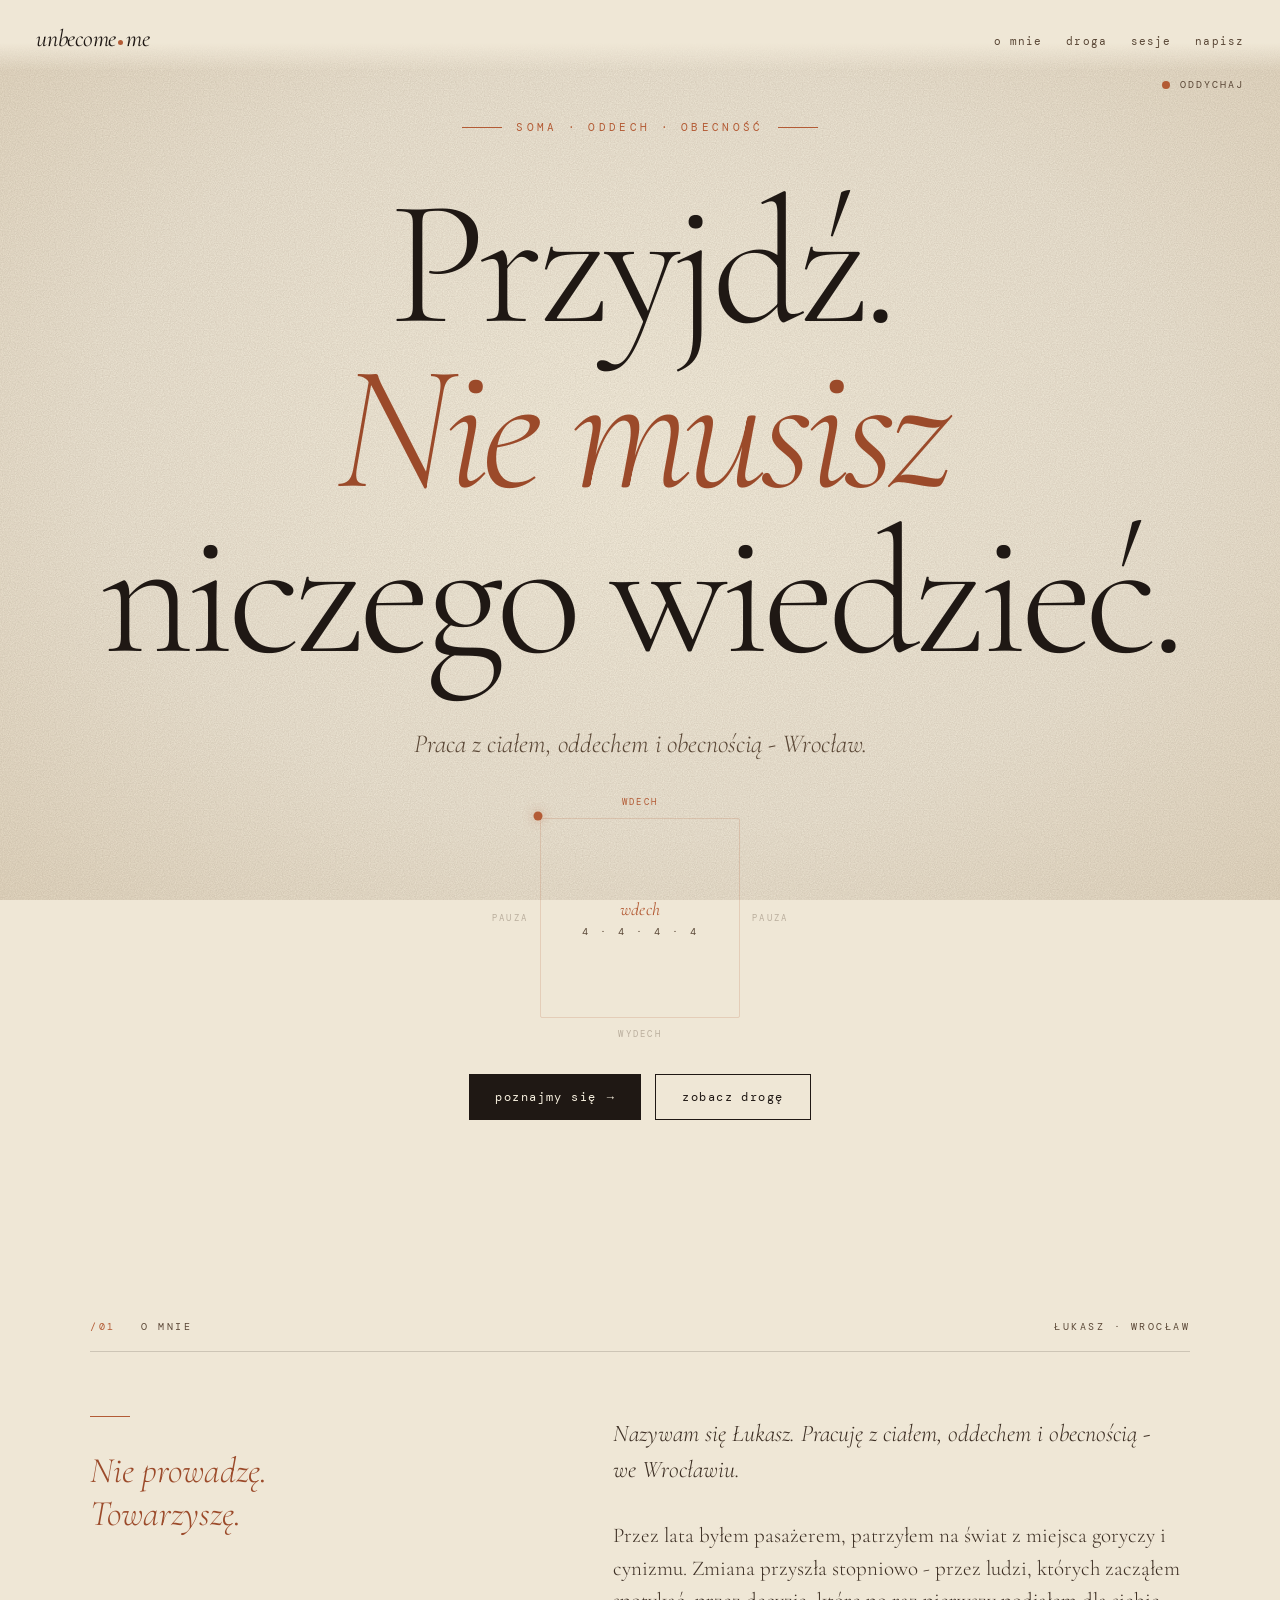
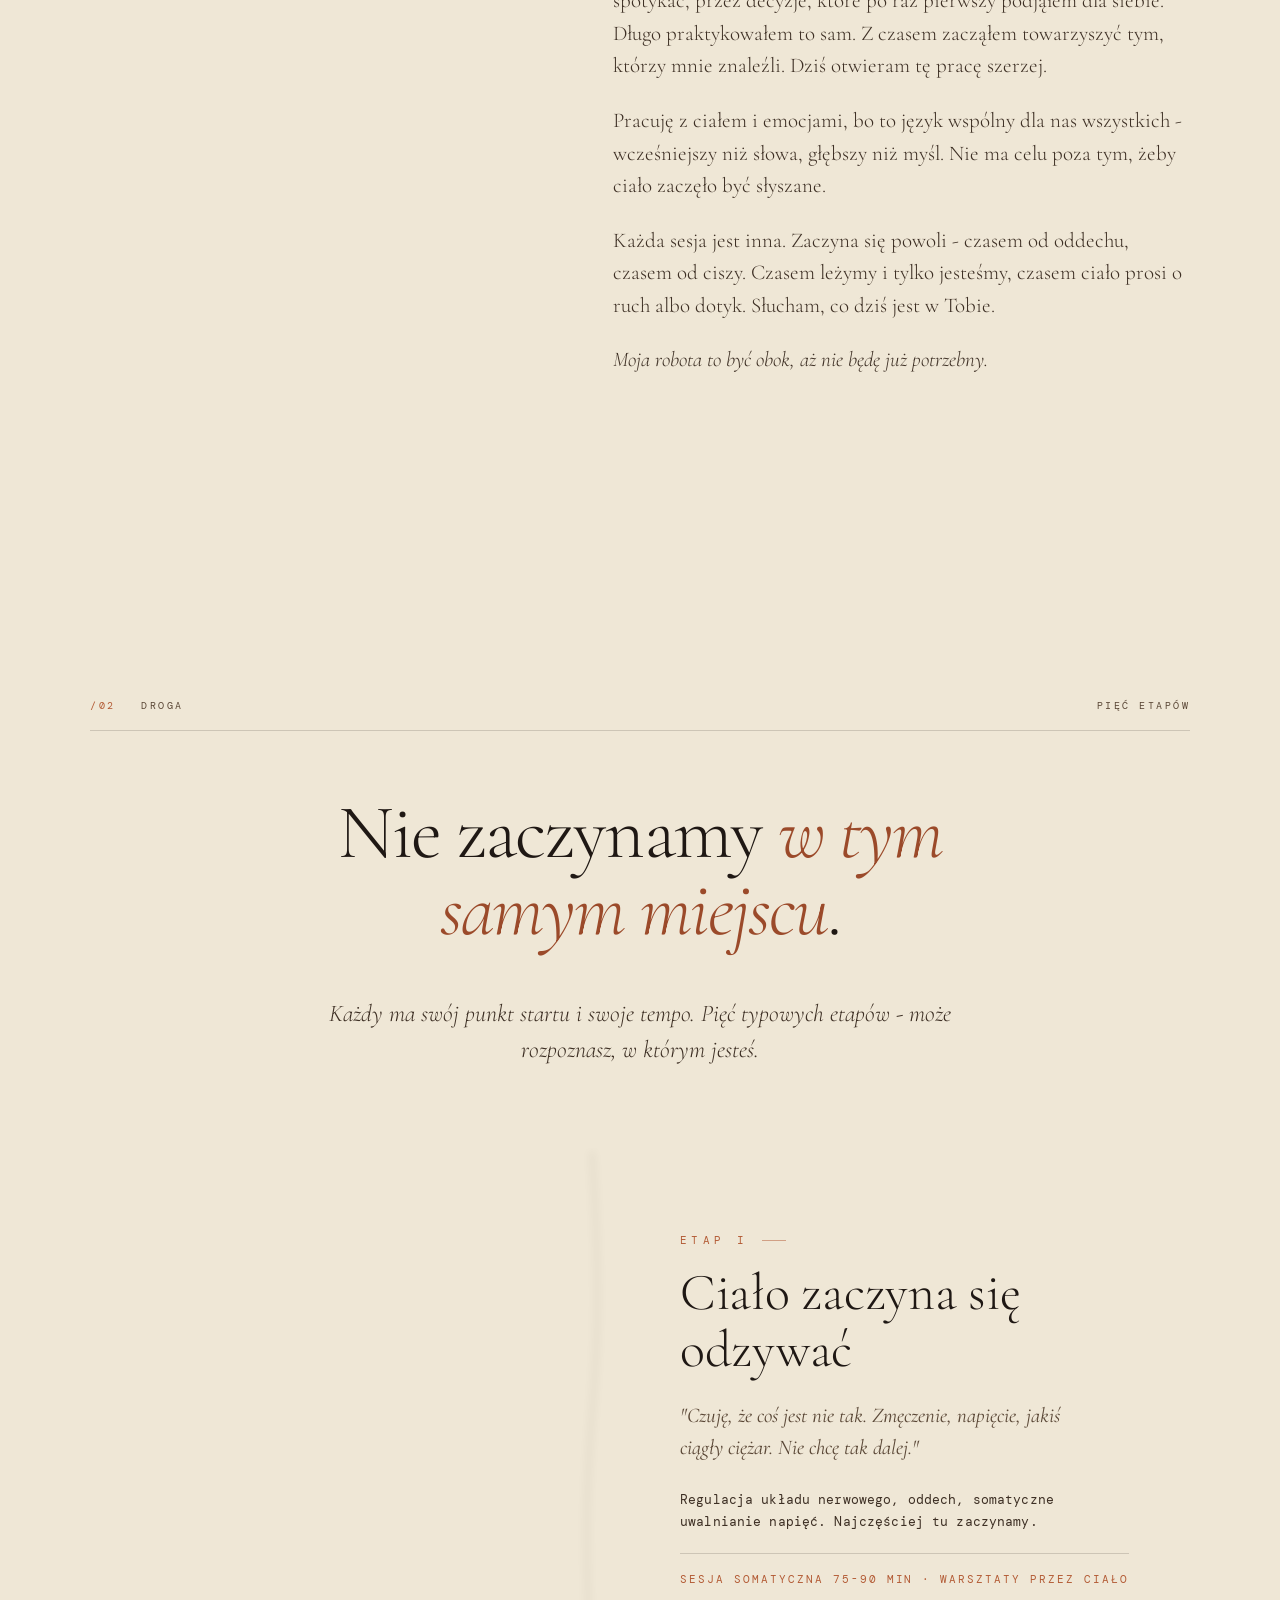
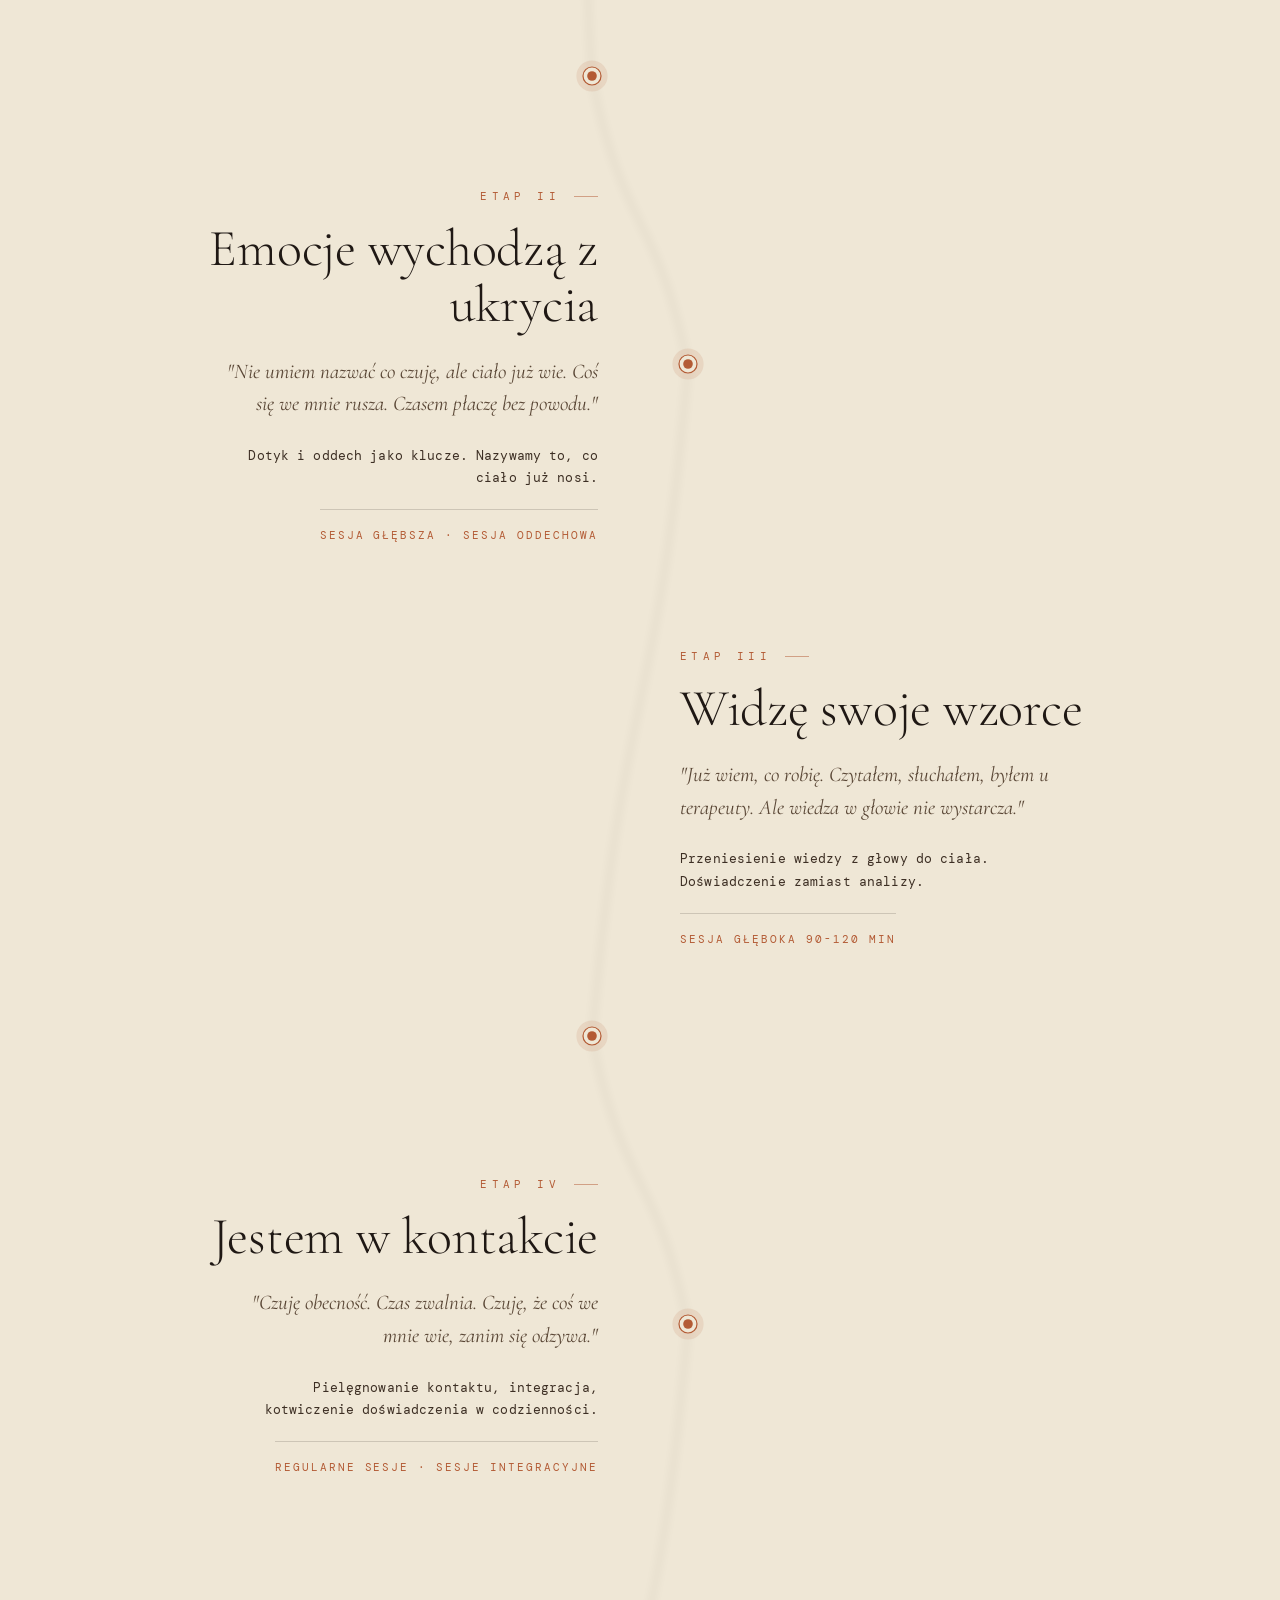
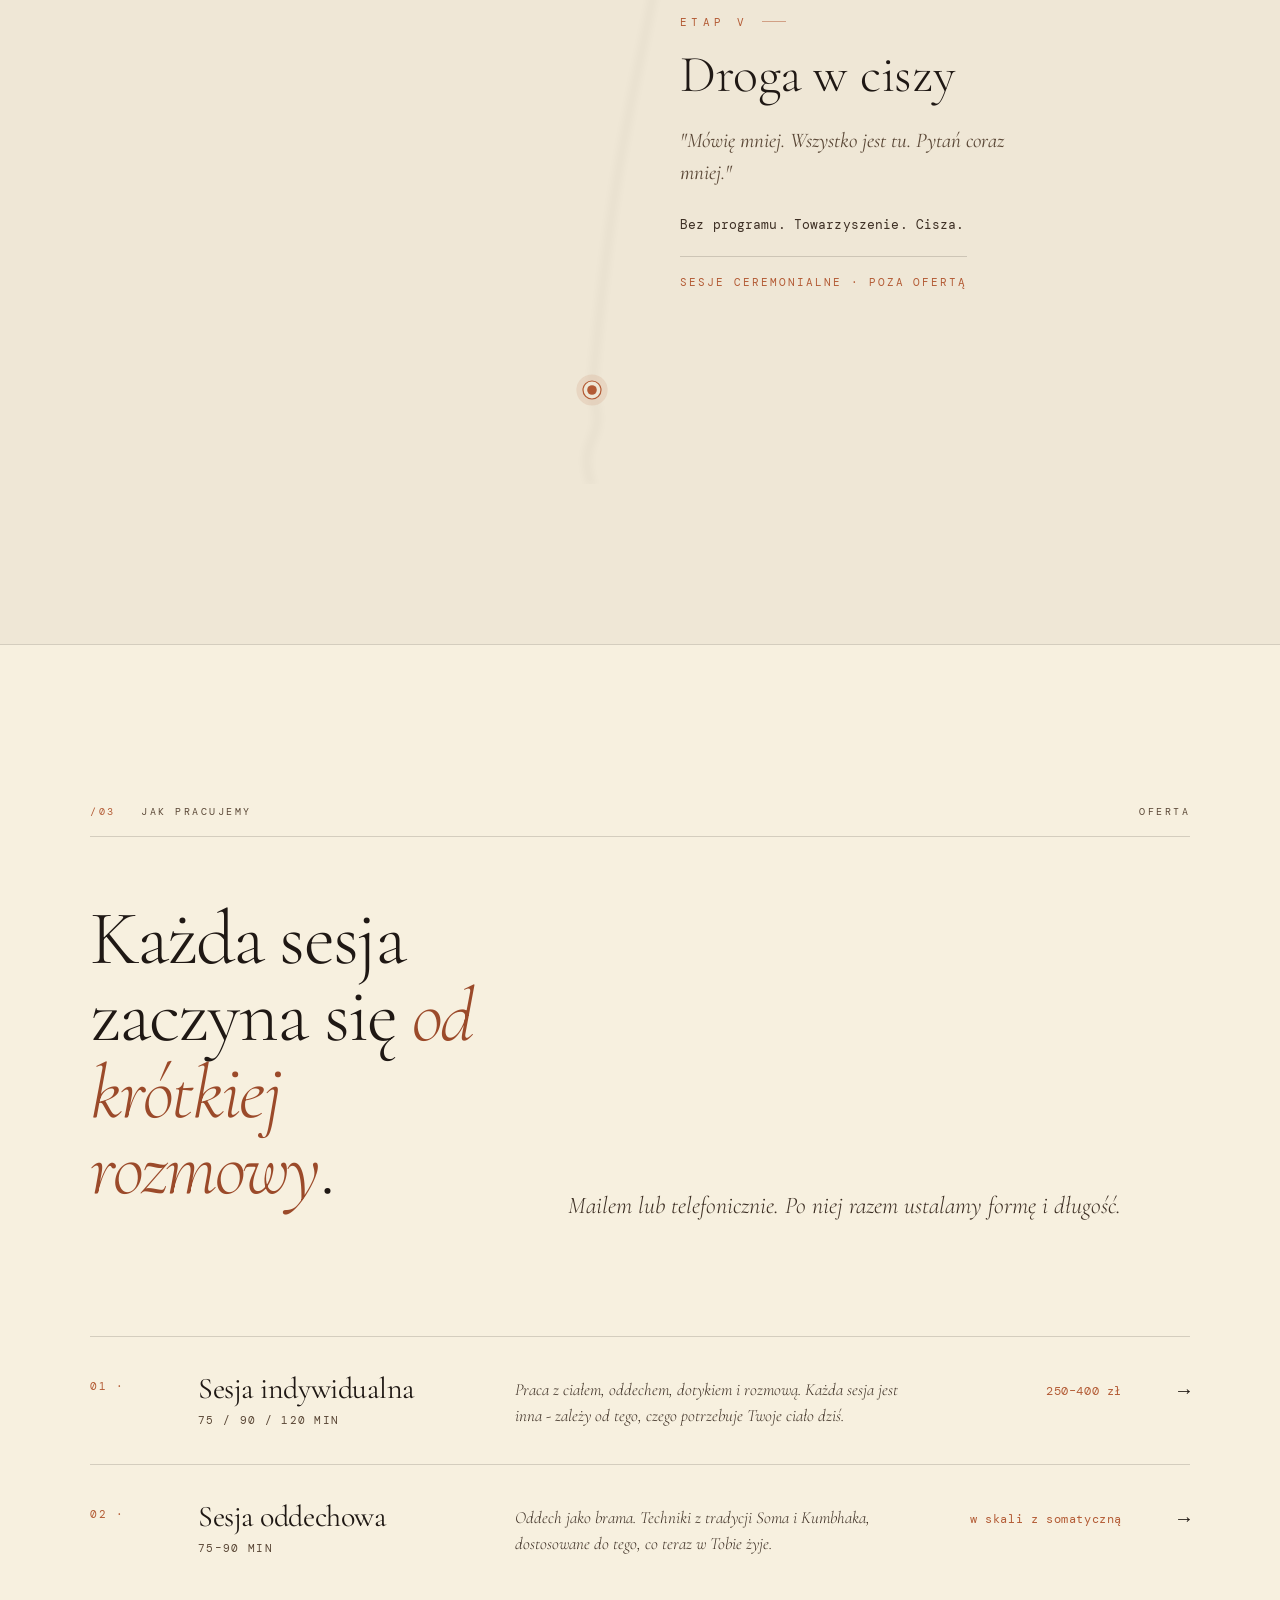
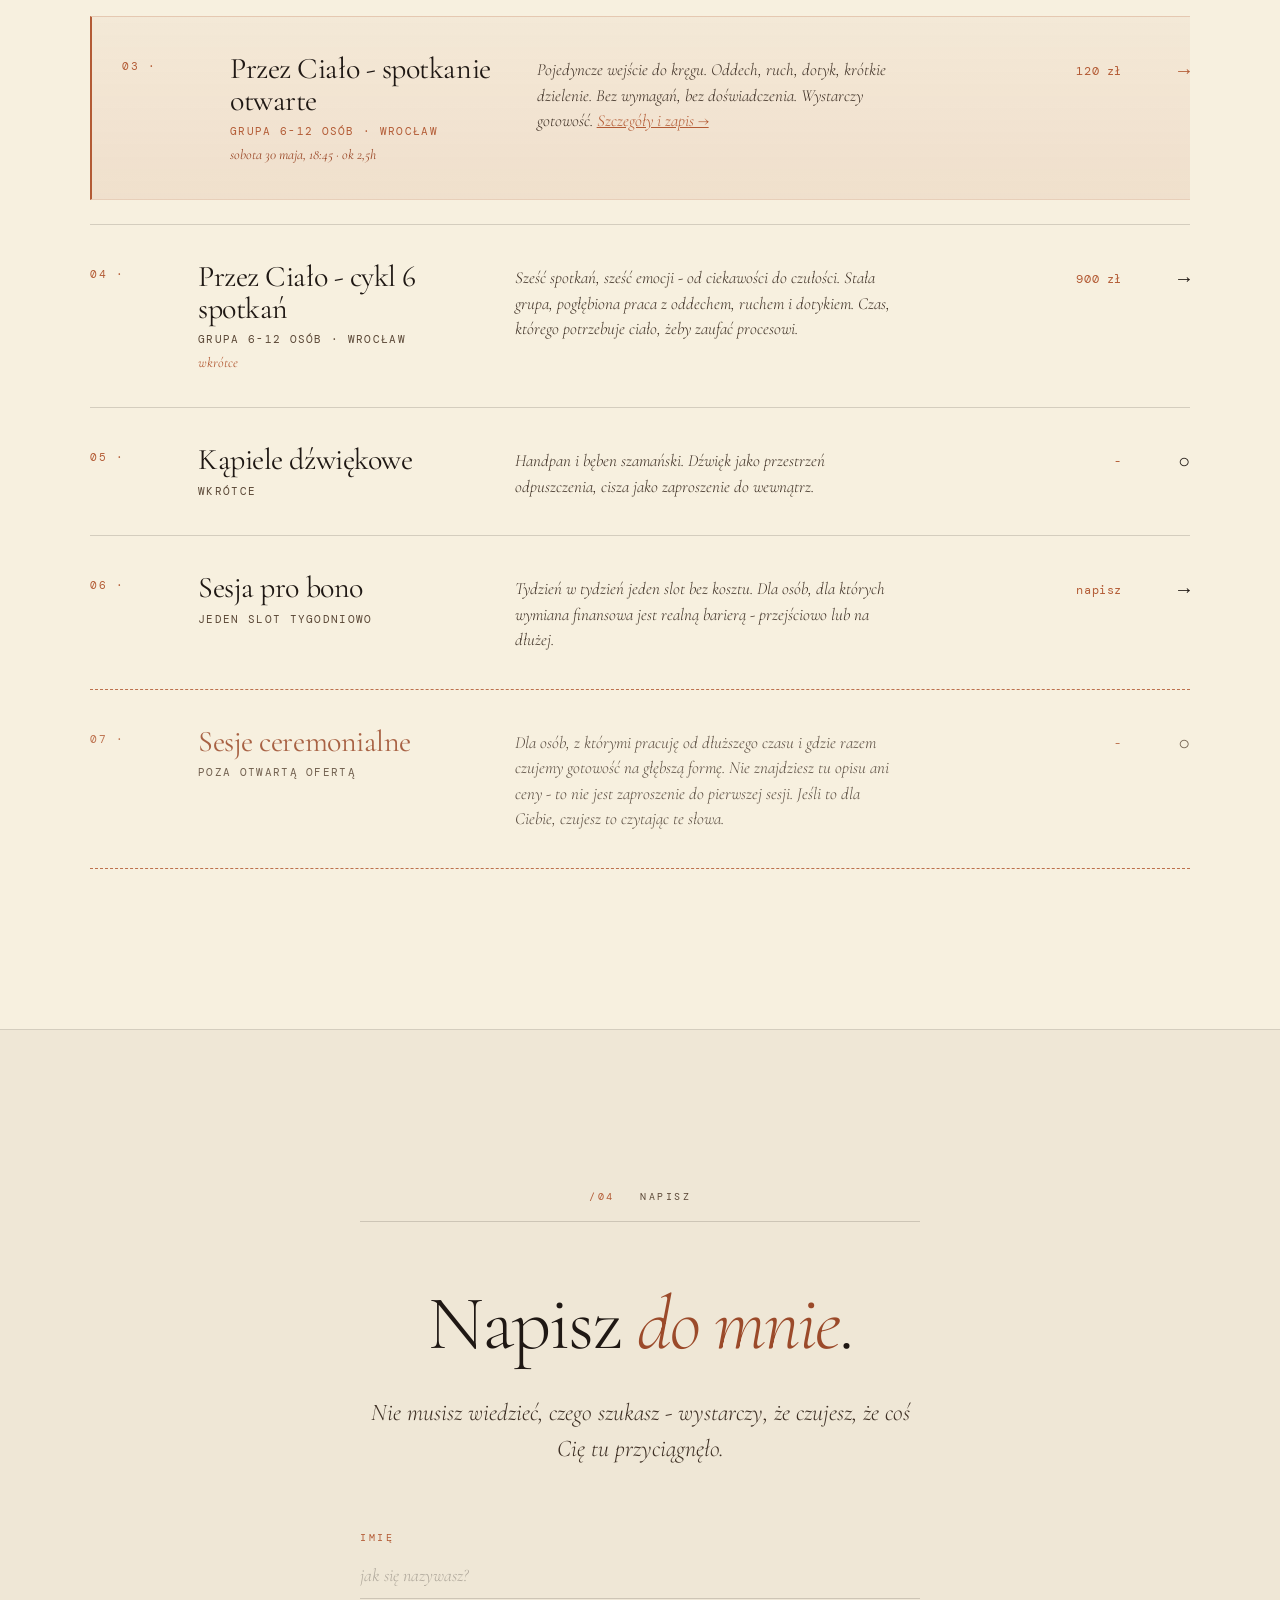
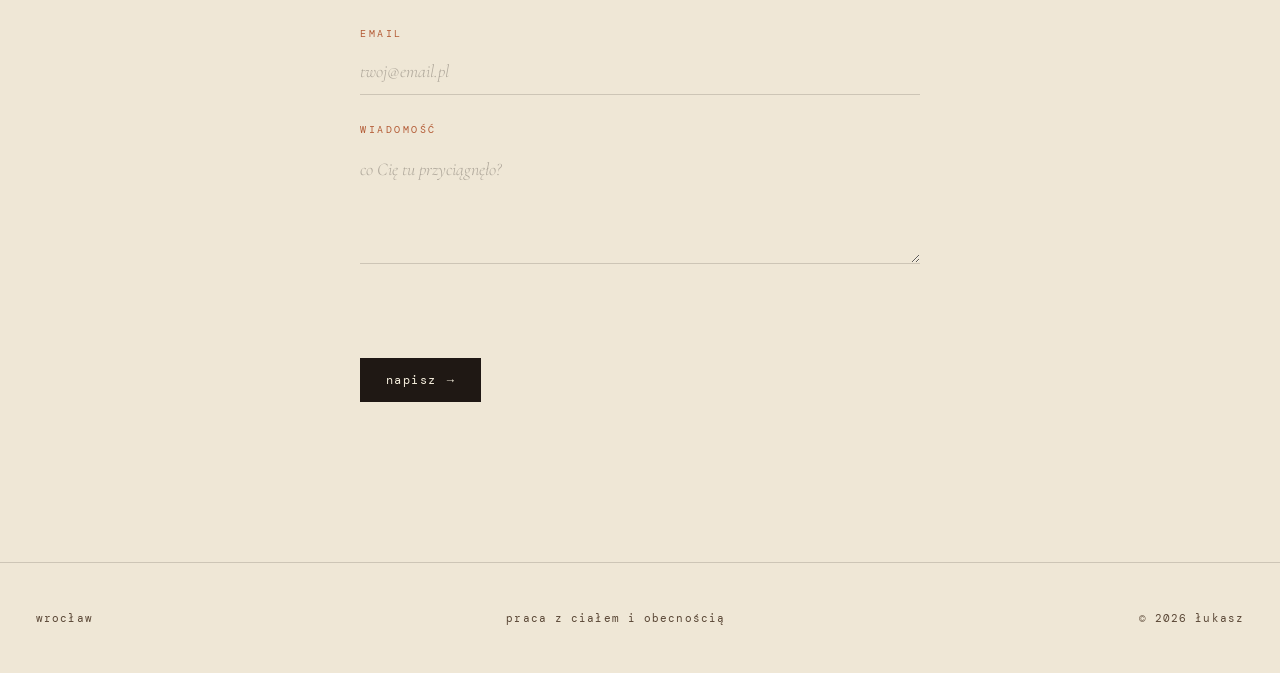
==== commit 6982f5d9: "feat: add /przezcialo event landing + alias redirects - New page: przezcialo.html (Schema.org Event," ====
--- a/index.html
+++ b/index.html
@@ -487,14 +487,14 @@
         <div class="sesja-arrow">→</div>
       </div>
 
-      <div class="sesja feature" onclick="document.getElementById('napisz').scrollIntoView({behavior:'smooth'})">
+      <div class="sesja feature" onclick="window.location.href='/przezcialo'" role="link" tabindex="0" onkeydown="if(event.key==='Enter')window.location.href='/przezcialo'" style="cursor:pointer">
         <div class="sesja-num">03 ·</div>
         <div>
           <div class="sesja-title">Przez Ciało - spotkanie otwarte</div>
           <div class="sesja-meta">grupa 6-12 osób · Wrocław</div>
           <span class="when">sobota 30 maja, 18:45 · ok 2,5h</span>
         </div>
-        <div class="sesja-desc">Pojedyncze wejście do kręgu. Oddech, ruch, dotyk, krótkie dzielenie. Bez wymagań, bez doświadczenia. Wystarczy gotowość.</div>
+        <div class="sesja-desc">Pojedyncze wejście do kręgu. Oddech, ruch, dotyk, krótkie dzielenie. Bez wymagań, bez doświadczenia. Wystarczy gotowość. <a href="/przezcialo" style="color:var(--clay);text-decoration:underline">Szczegóły i zapis →</a></div>
         <div class="sesja-price">120 zł</div>
         <div class="sesja-arrow">→</div>
       </div>
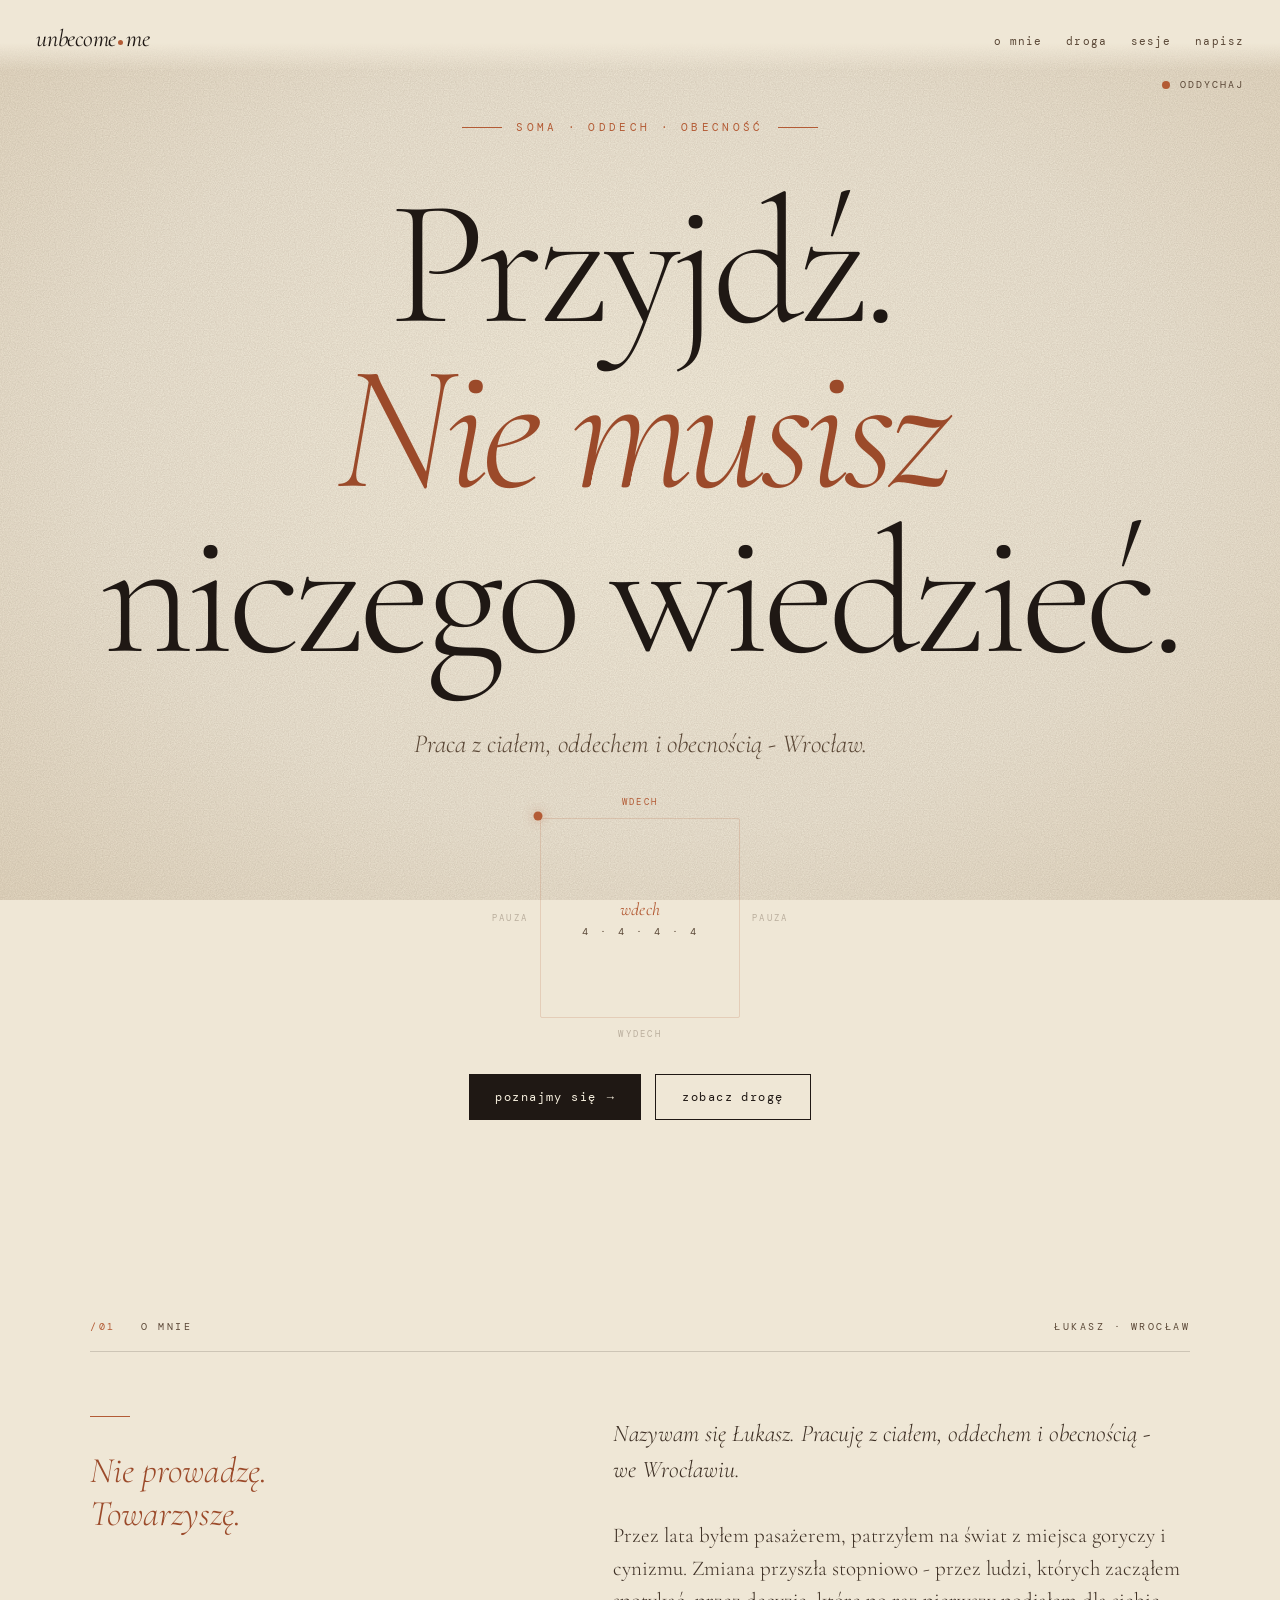
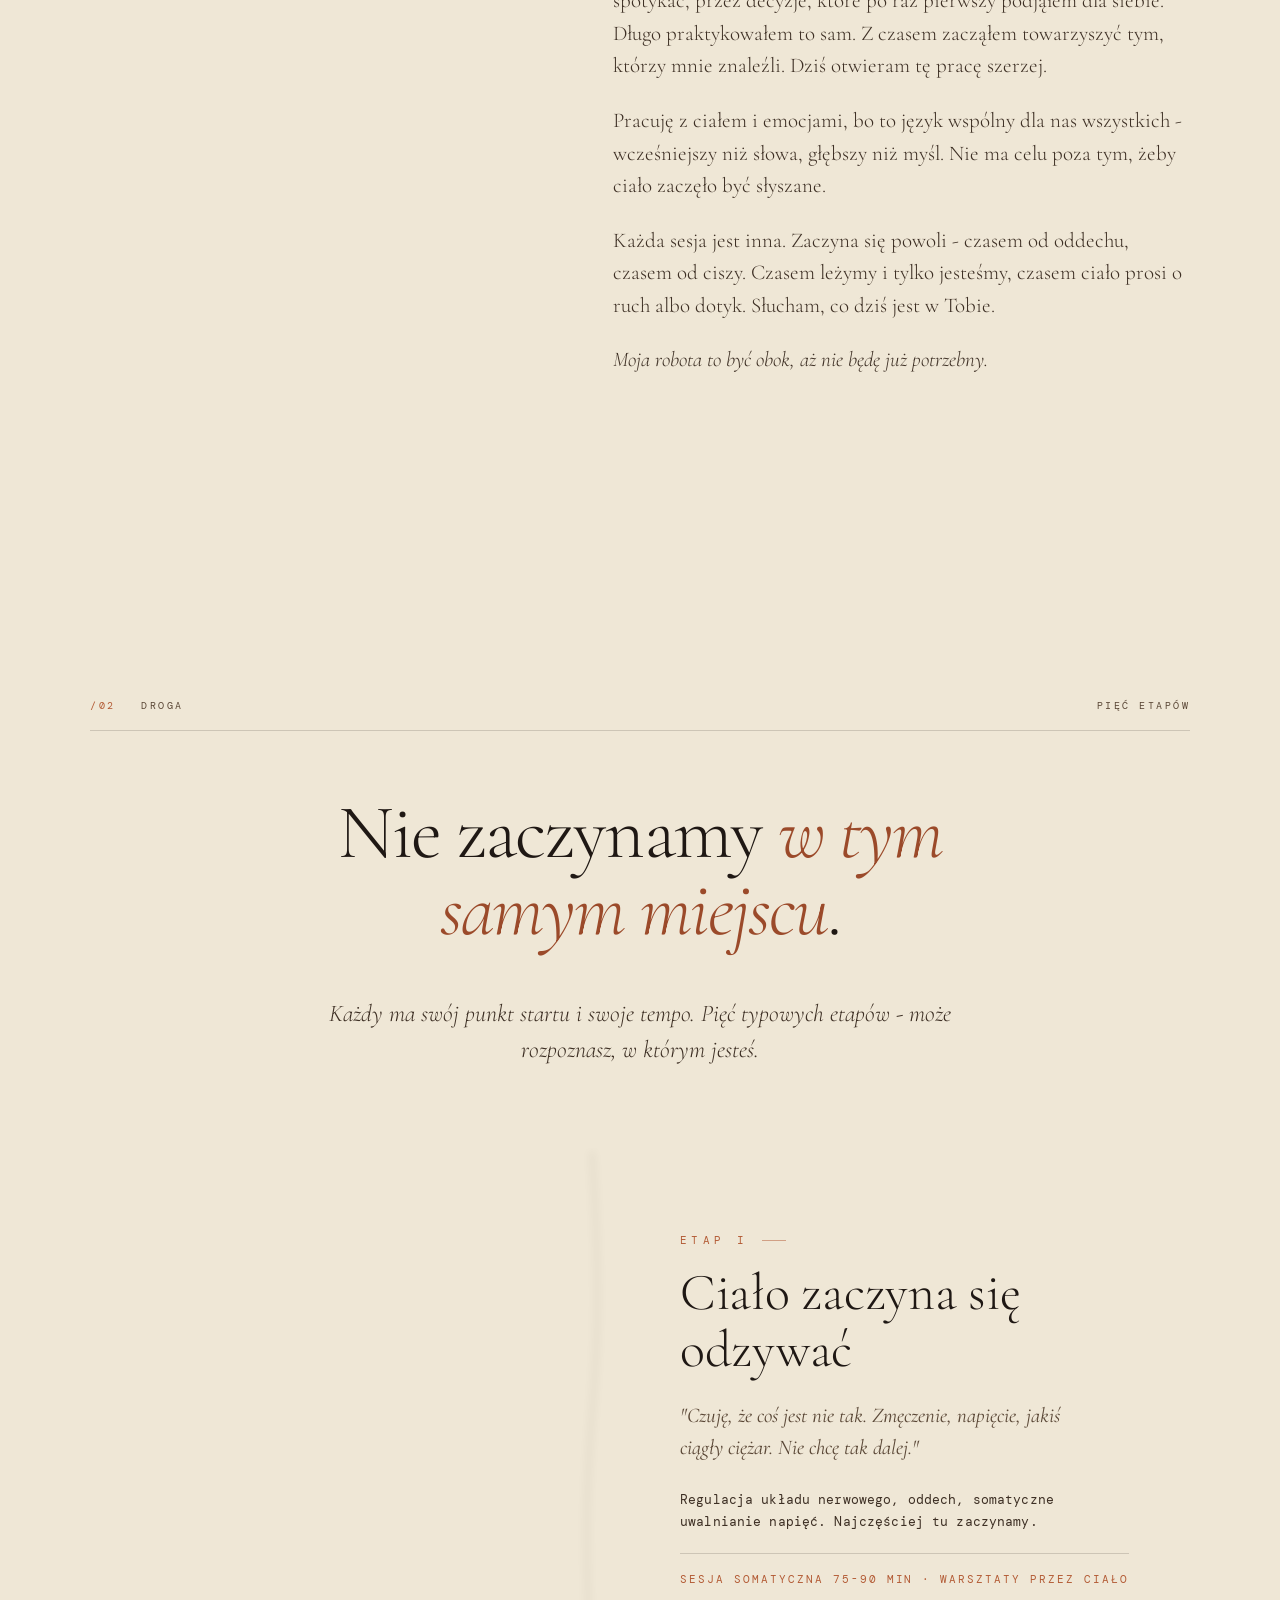
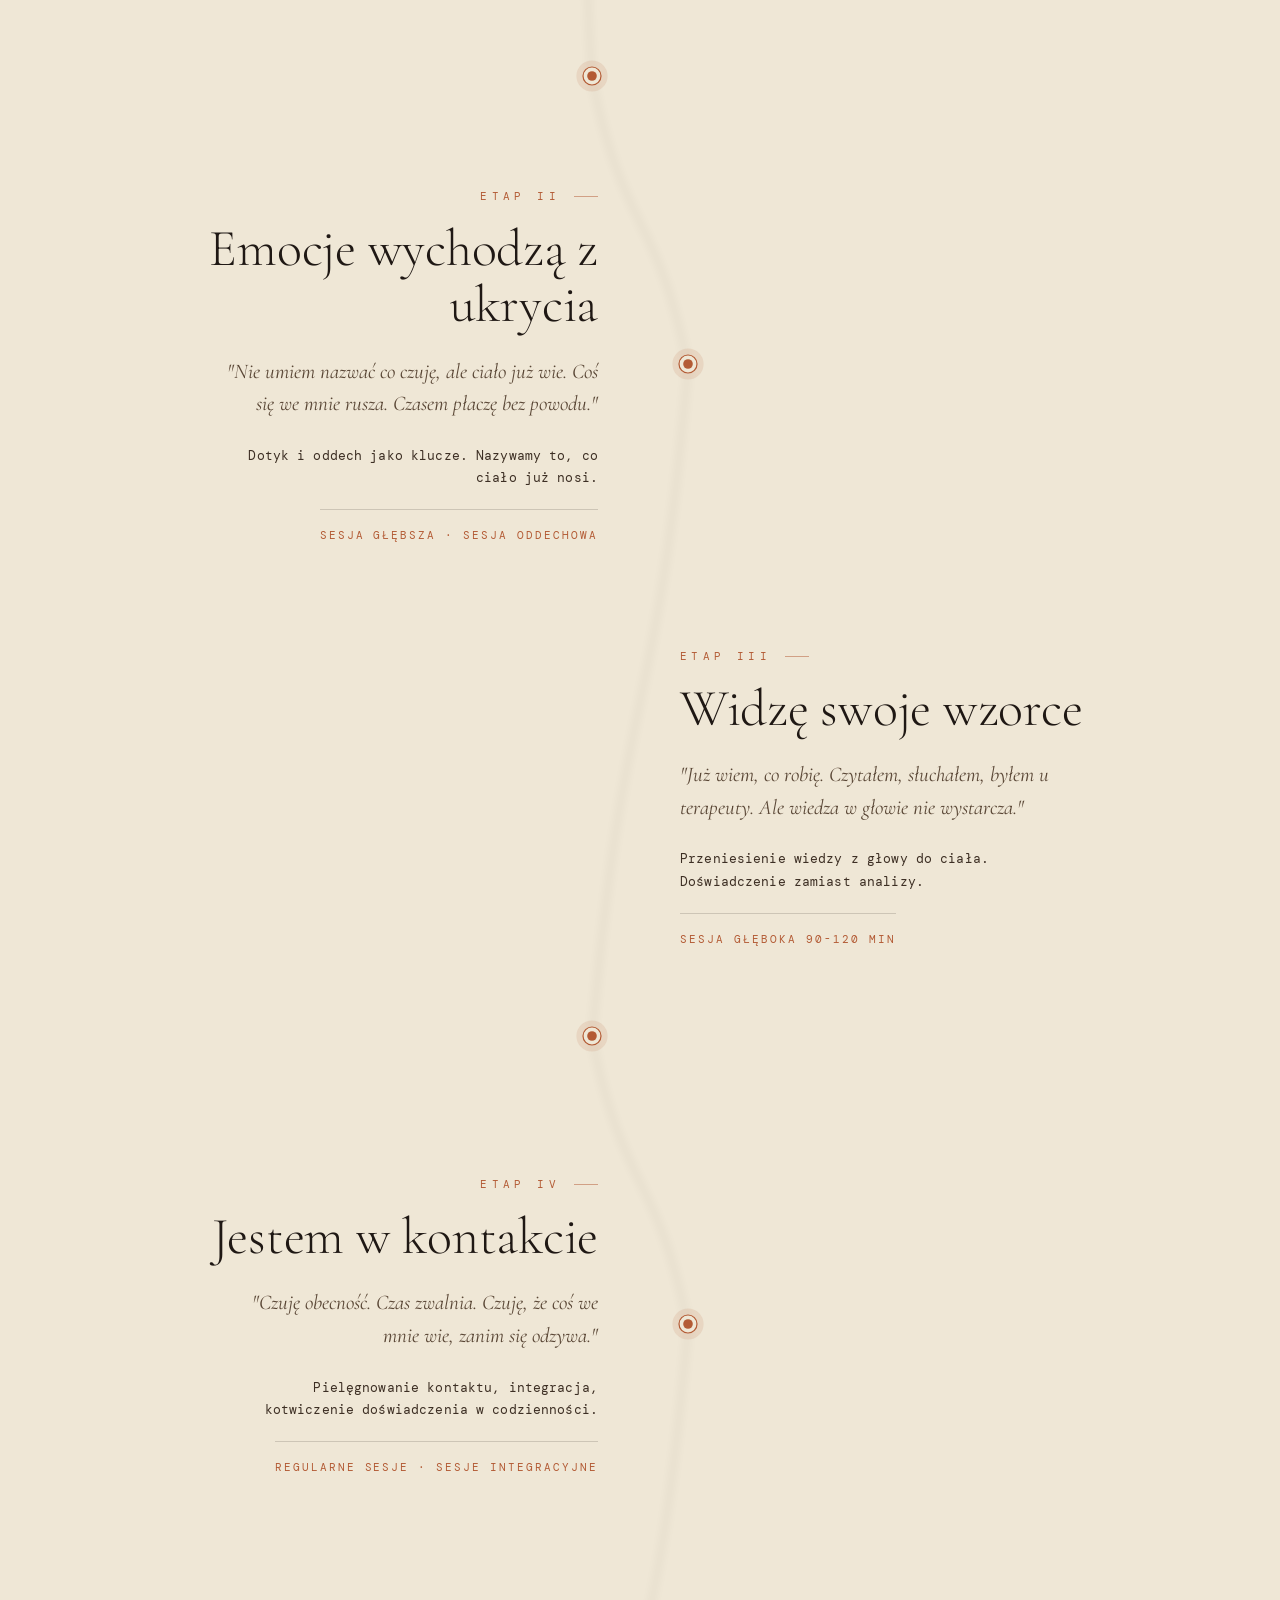
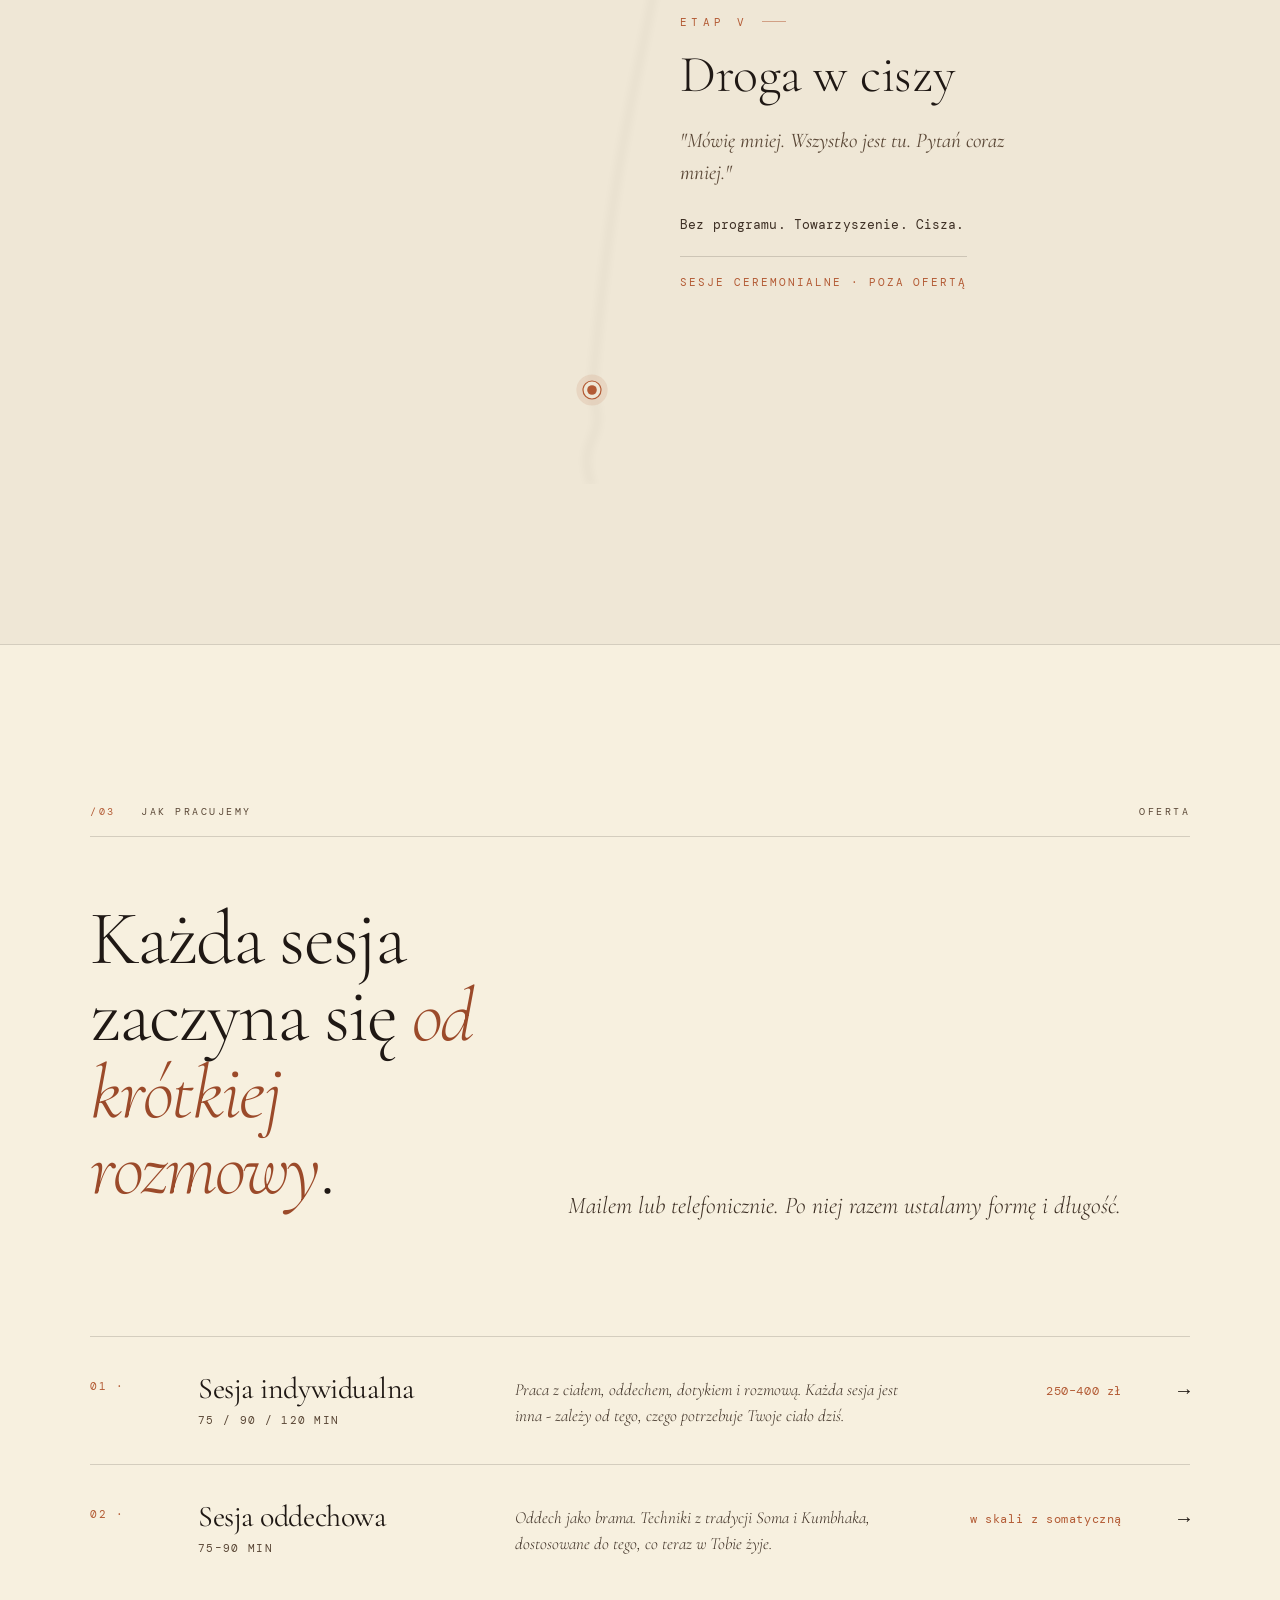
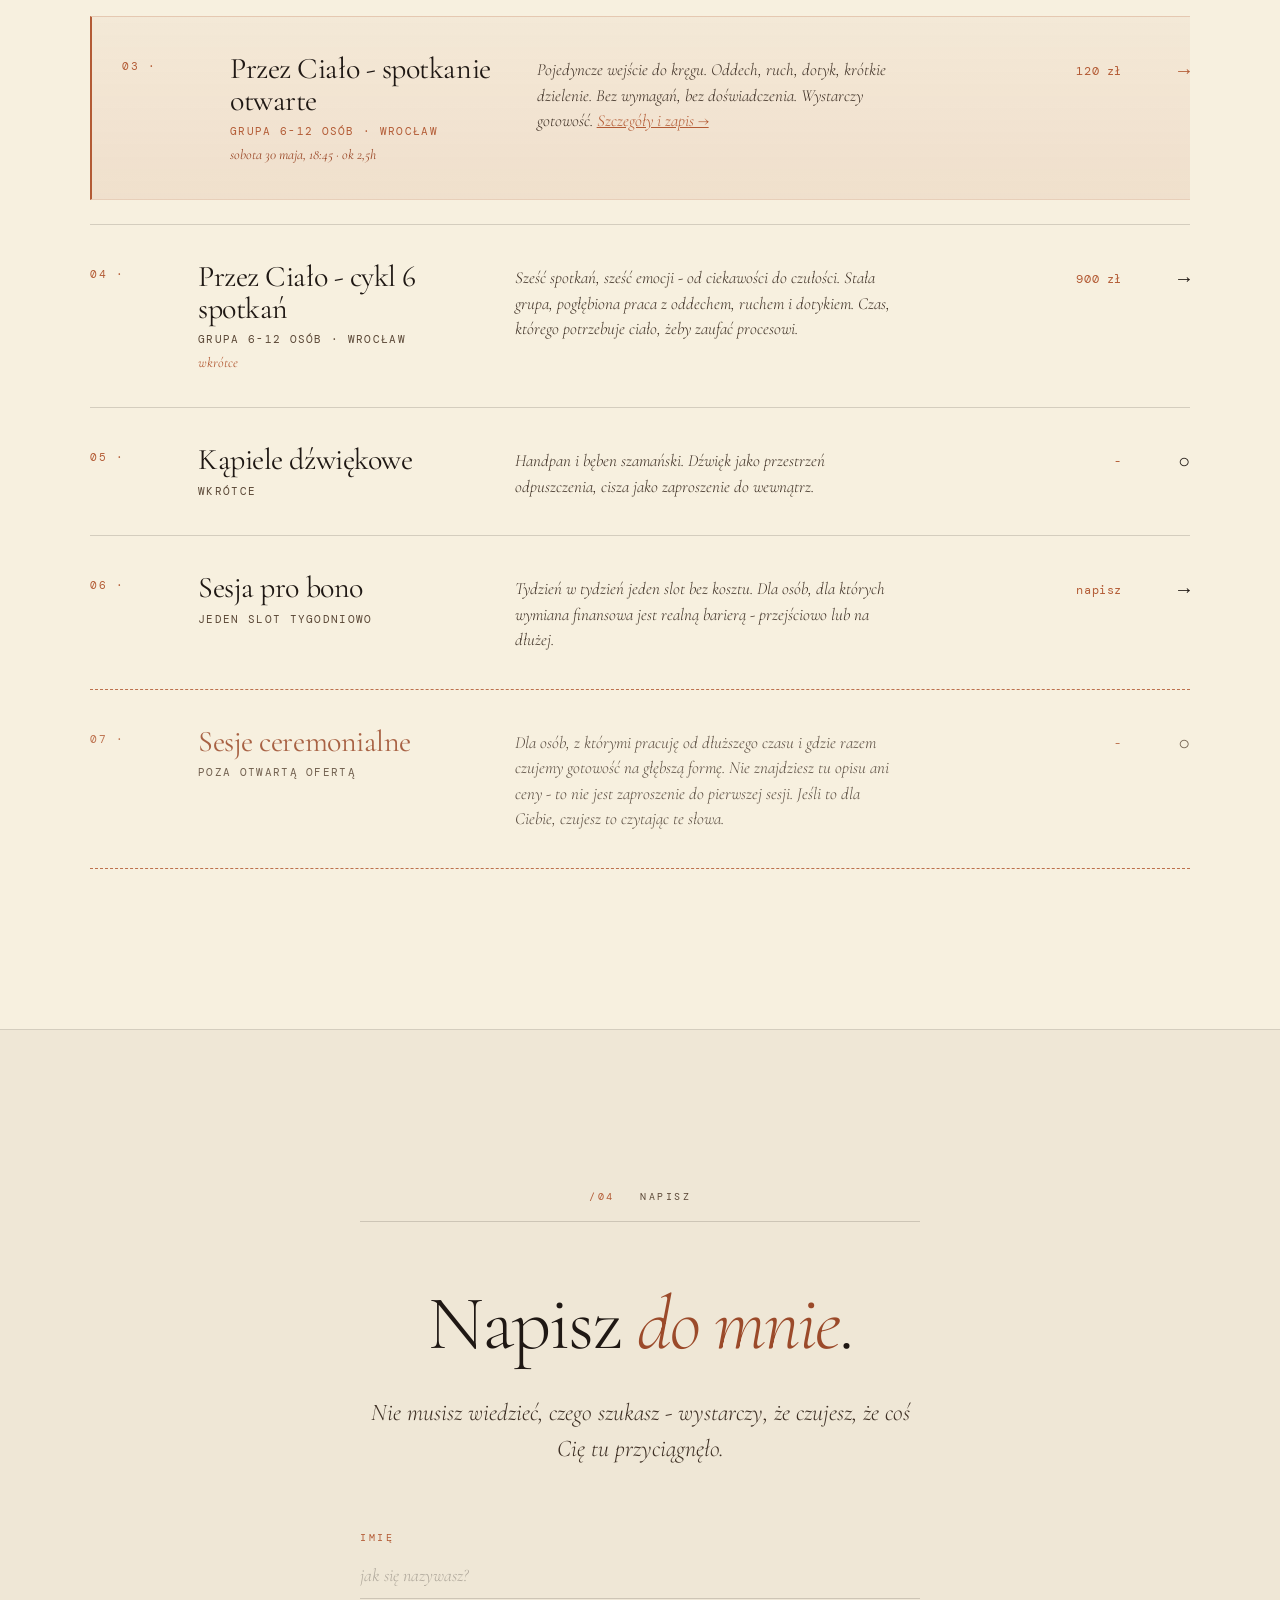
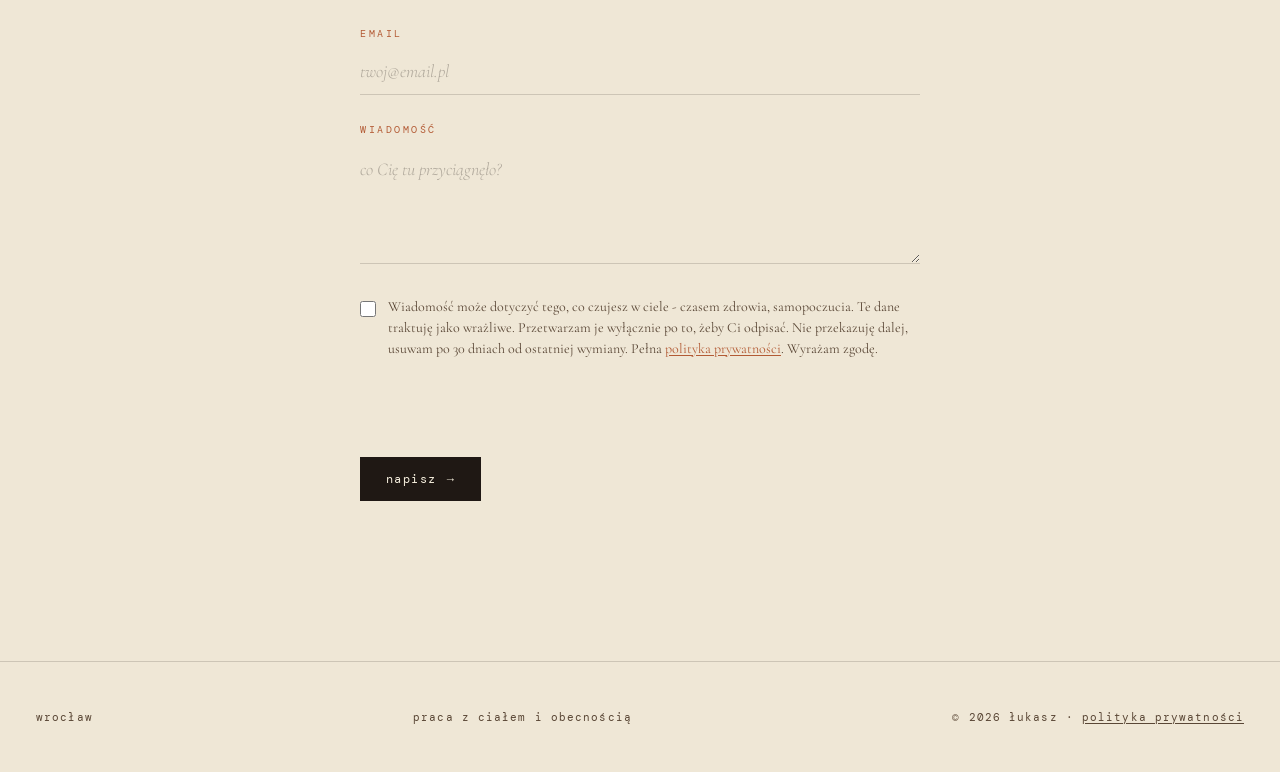
==== commit 5d3a062f: "feat: polityka prywatności RODO + consent checkbox + sitemap update Fix RODO art. 9 blocker pre-even" ====
--- a/index.html
+++ b/index.html
@@ -276,6 +276,10 @@
   .form .btn{align-self:flex-start;margin-top:16px}
   .form-status{font-family:var(--serif);font-style:italic;font-size:15px;color:var(--terra);min-height:22px;opacity:0;transition:opacity .3s}
   .form-status.visible{opacity:1}
+  .consent{display:flex;gap:12px;align-items:flex-start;padding:4px 0;font-family:var(--serif);font-size:14px;line-height:1.5;color:var(--soft);cursor:pointer}
+  .consent input[type=checkbox]{margin-top:5px;accent-color:var(--clay);flex-shrink:0;cursor:pointer;width:16px;height:16px}
+  .consent a{color:var(--clay);text-decoration:underline;text-underline-offset:2px}
+  .consent a:hover{color:var(--terra)}
 
   footer{padding:48px 36px;border-top:1px solid var(--line);display:flex;justify-content:space-between;font-family:var(--mono);font-size:11px;letter-spacing:0.1em;color:var(--soft);text-transform:lowercase}
 
@@ -567,6 +571,10 @@
         <label for="b-msg">Wiadomość</label>
         <textarea id="b-msg" name="message" placeholder="co Cię tu przyciągnęło?" required></textarea>
       </div>
+      <label class="consent">
+        <input type="checkbox" name="zgoda" id="b-zgoda" required>
+        <span>Wiadomość może dotyczyć tego, co czujesz w ciele - czasem zdrowia, samopoczucia. Te dane traktuję jako wrażliwe. Przetwarzam je wyłącznie po to, żeby Ci odpisać. Nie przekazuję dalej, usuwam po 30 dniach od ostatniej wymiany. Pełna <a href="/polityka-prywatnosci.html">polityka prywatności</a>. Wyrażam zgodę.</span>
+      </label>
       <div class="form-status" id="b-status"></div>
       <button type="submit" class="btn btn-primary">napisz <span class="arrow">→</span></button>
     </form>
@@ -578,7 +586,7 @@
 <footer>
   <div>Wrocław</div>
   <div>praca z ciałem i obecnością</div>
-  <div>© 2026 Łukasz</div>
+  <div>© 2026 Łukasz · <a href="/polityka-prywatnosci.html" style="color:inherit;text-decoration:underline;text-underline-offset:2px">polityka prywatności</a></div>
 </footer>
 
 <!-- left-side rail -->
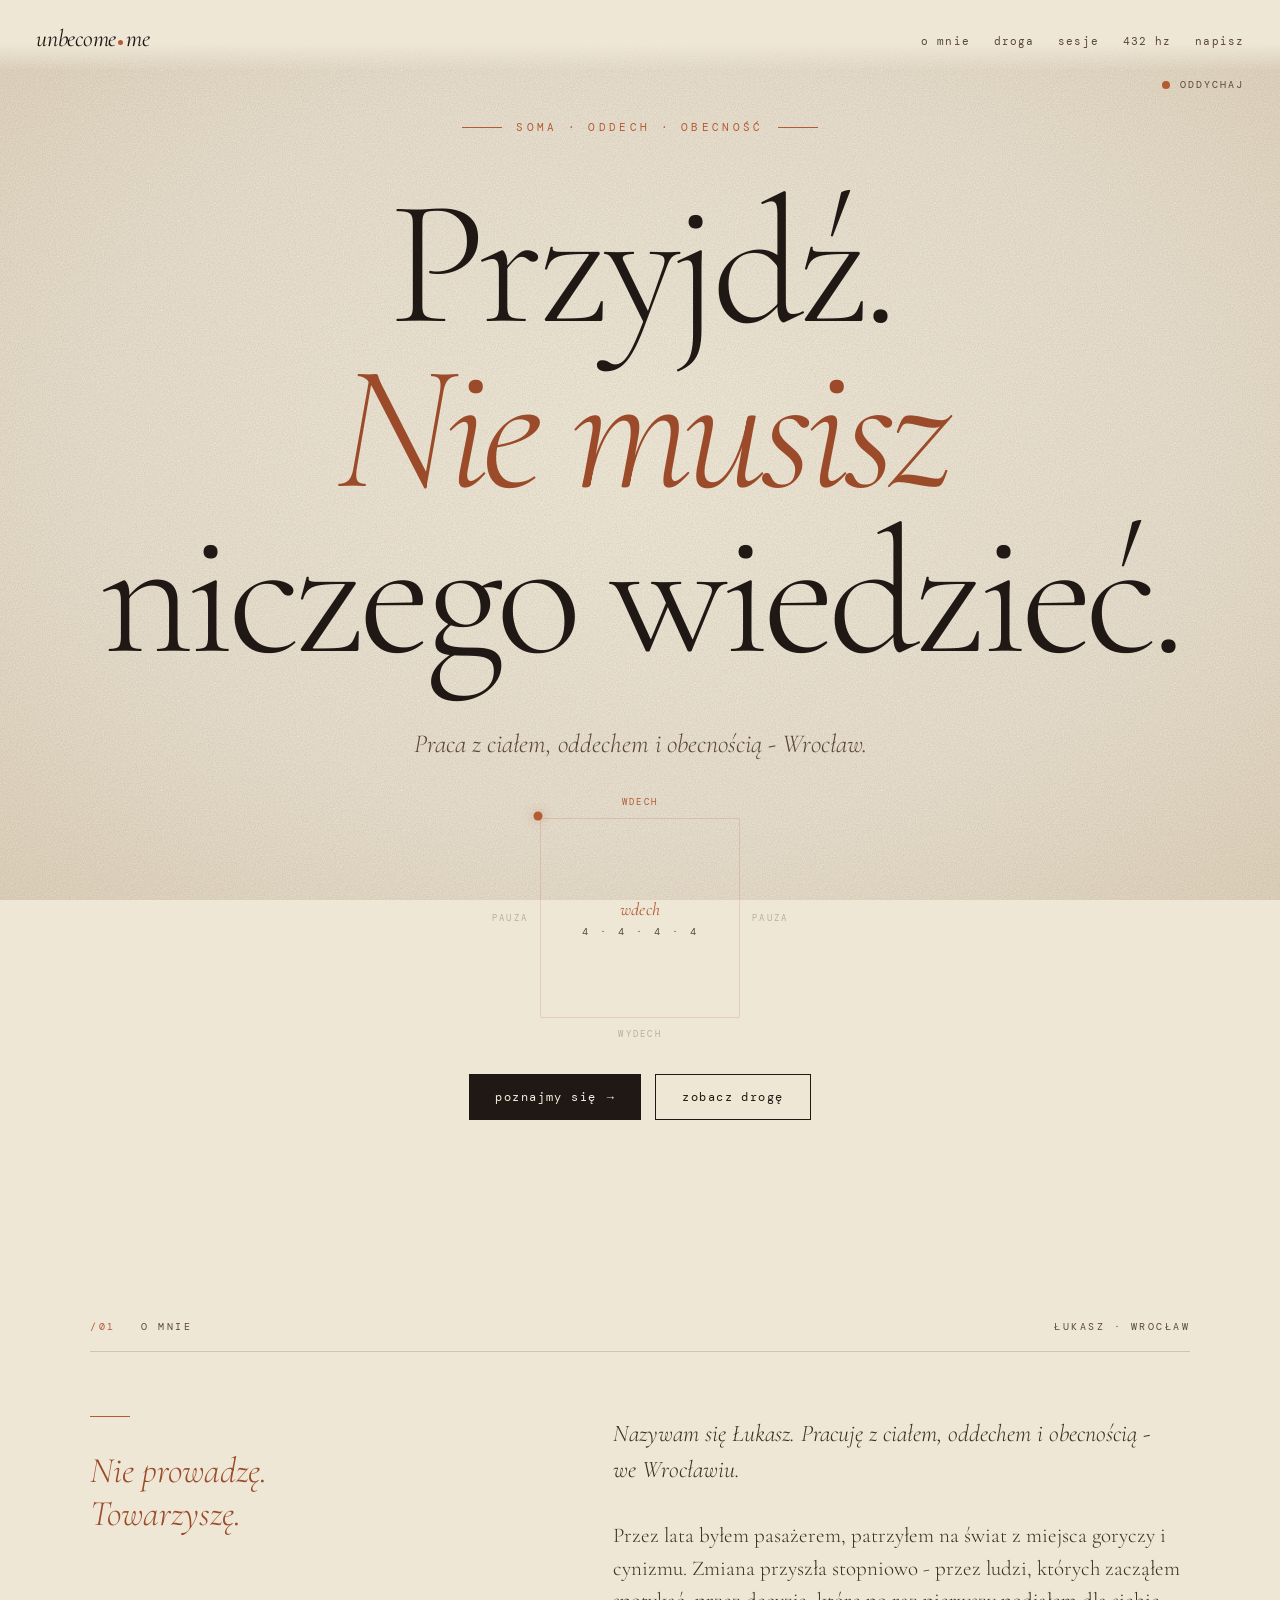
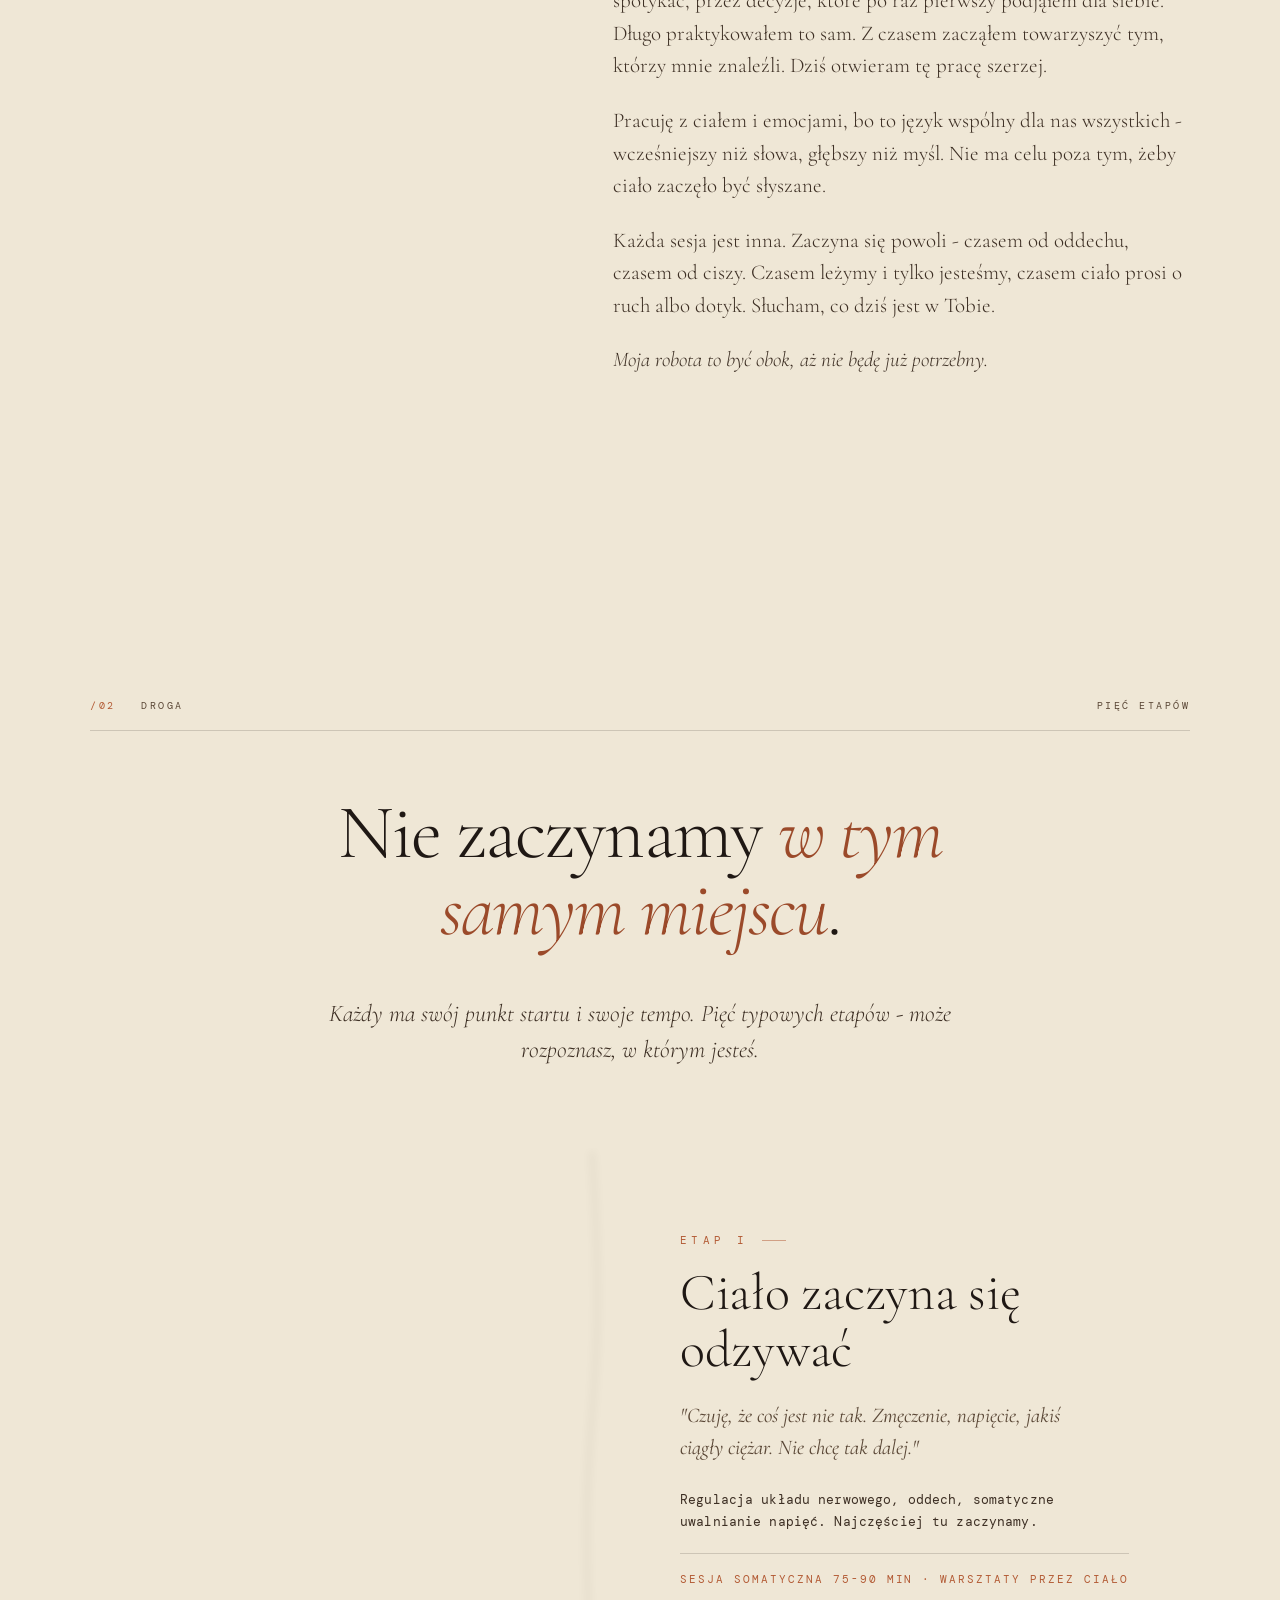
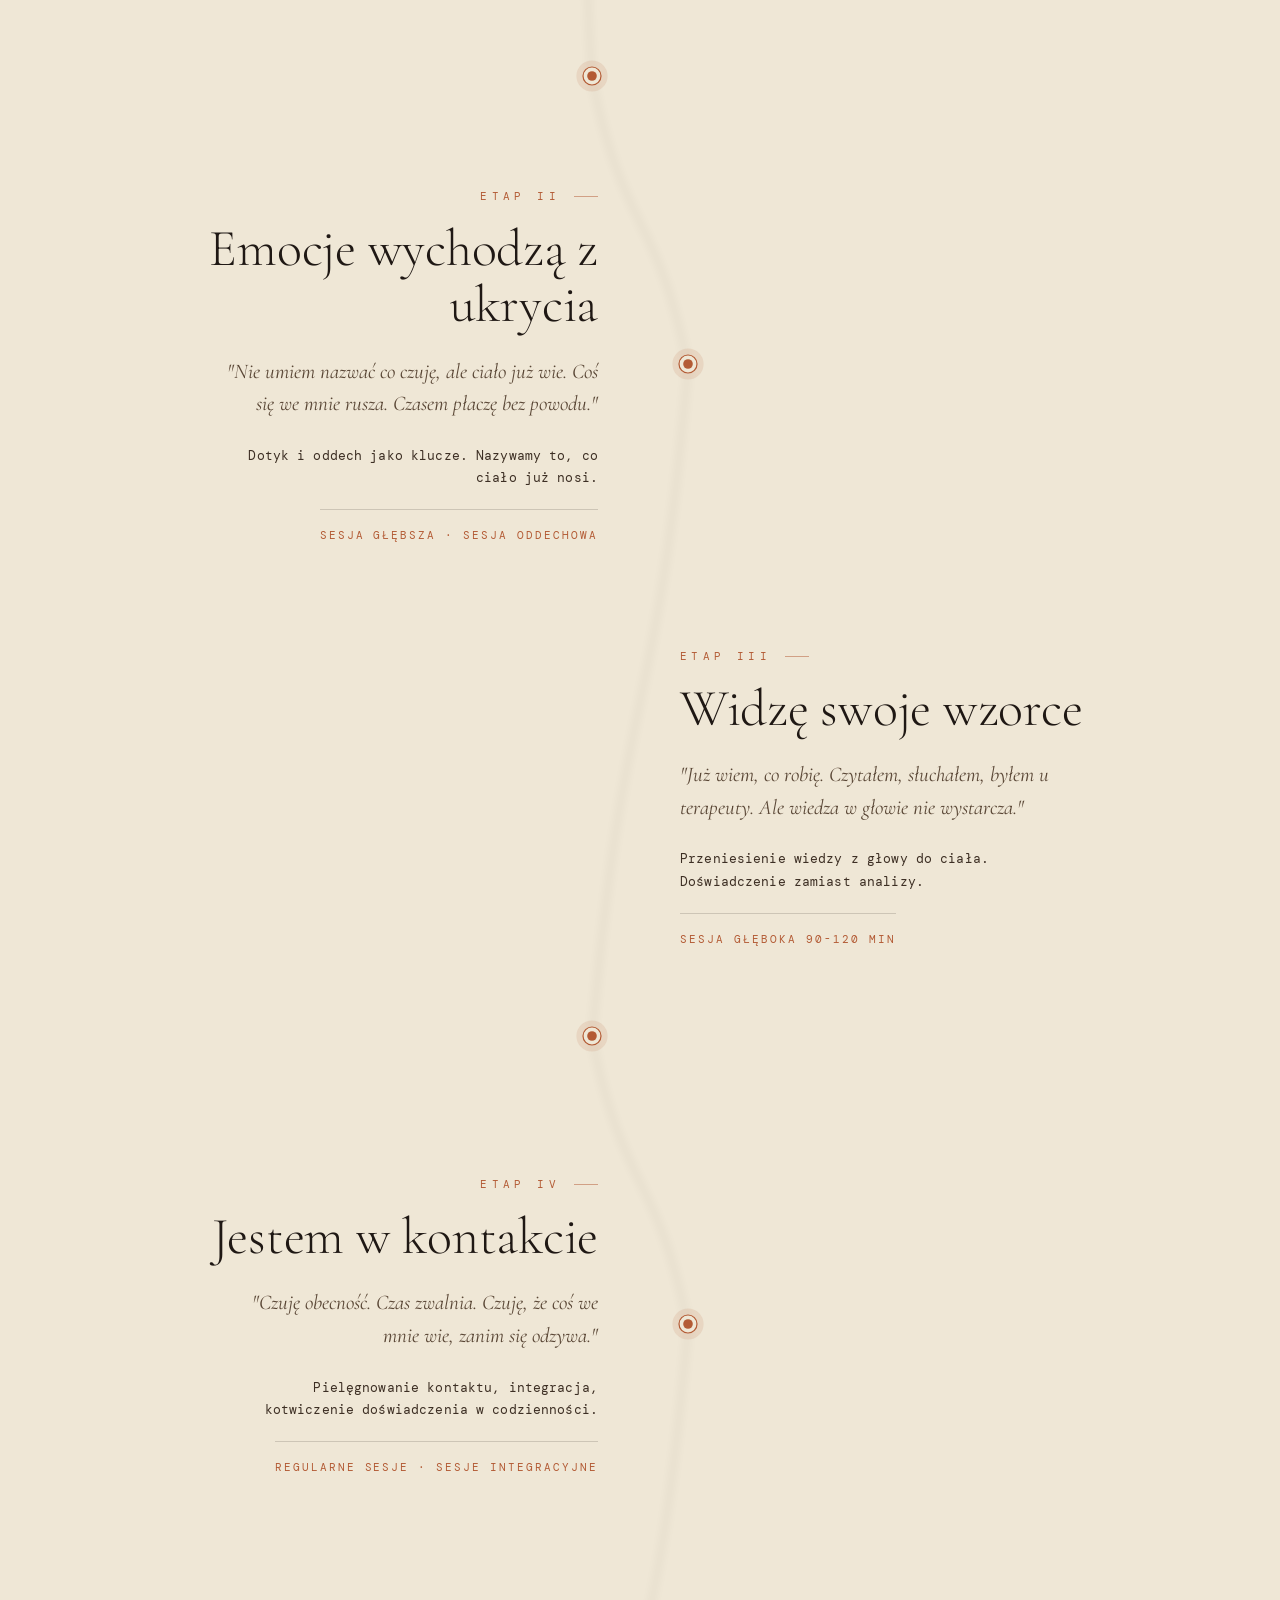
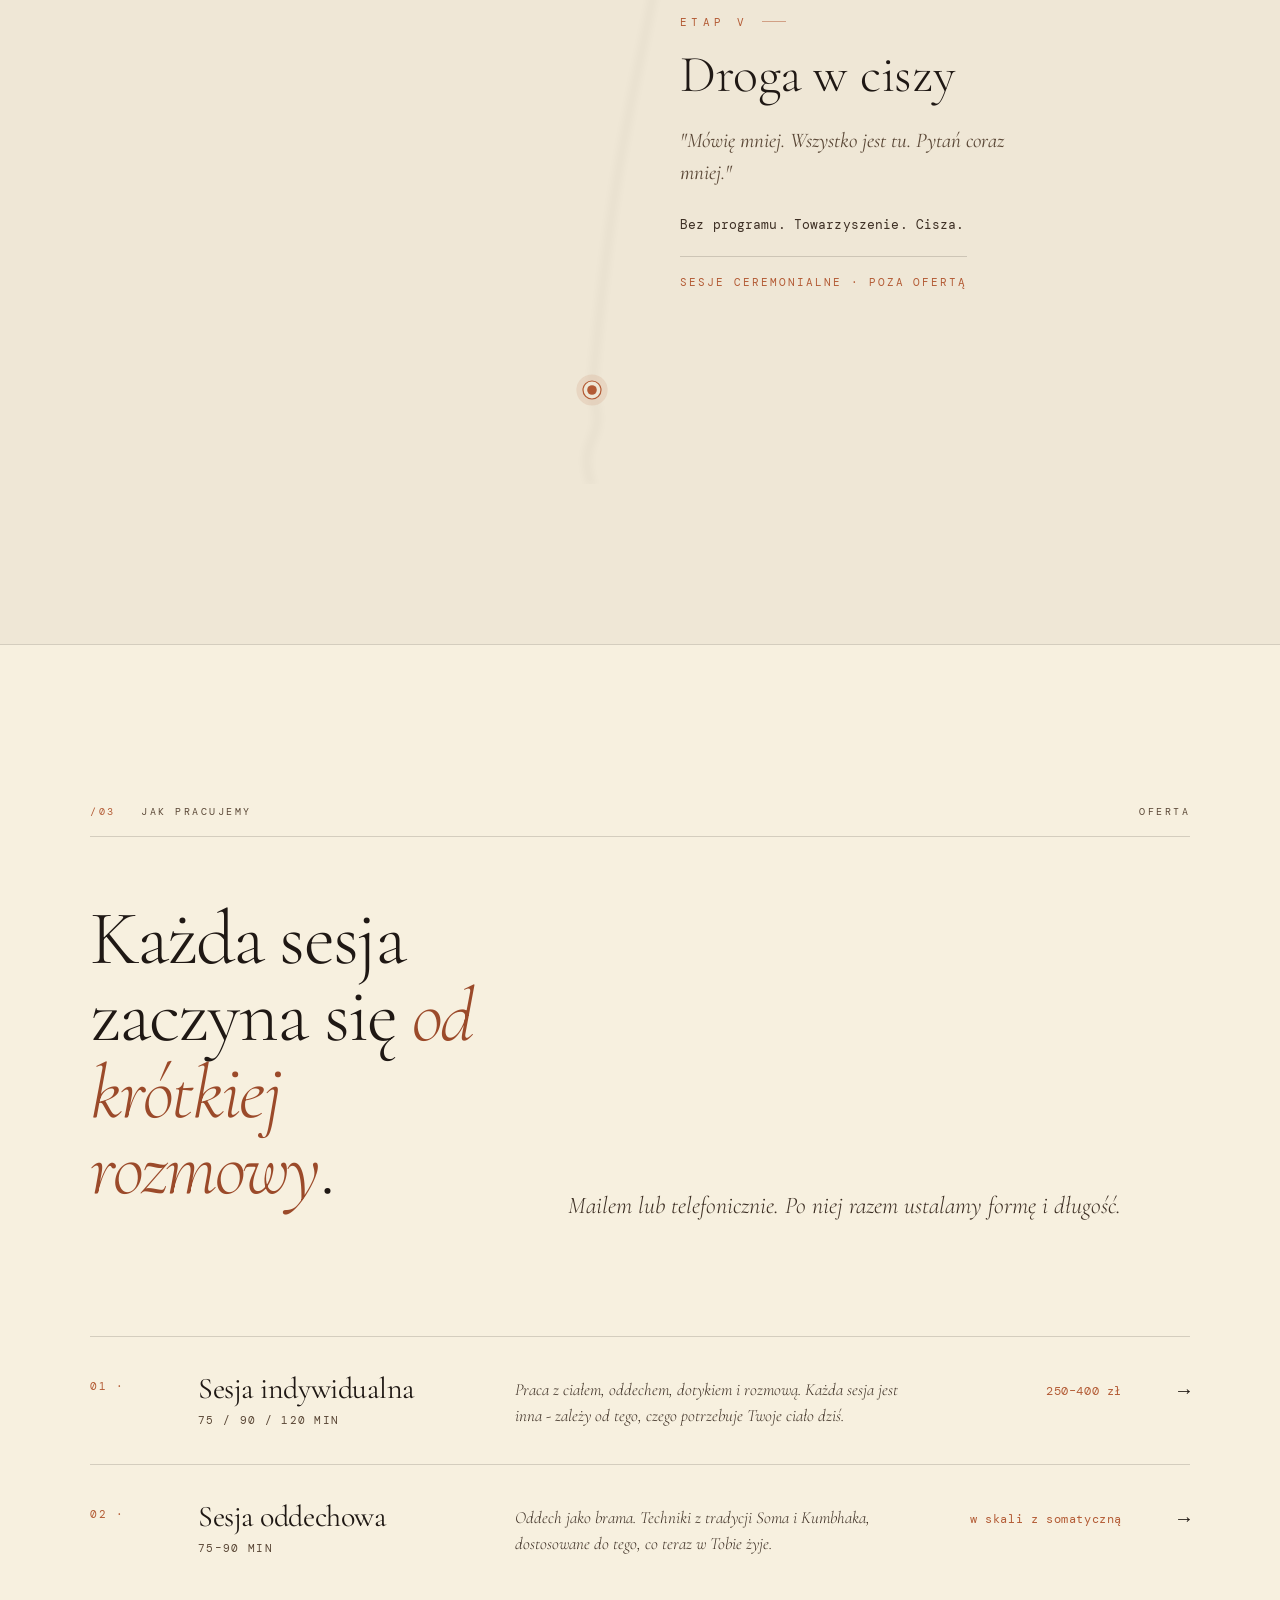
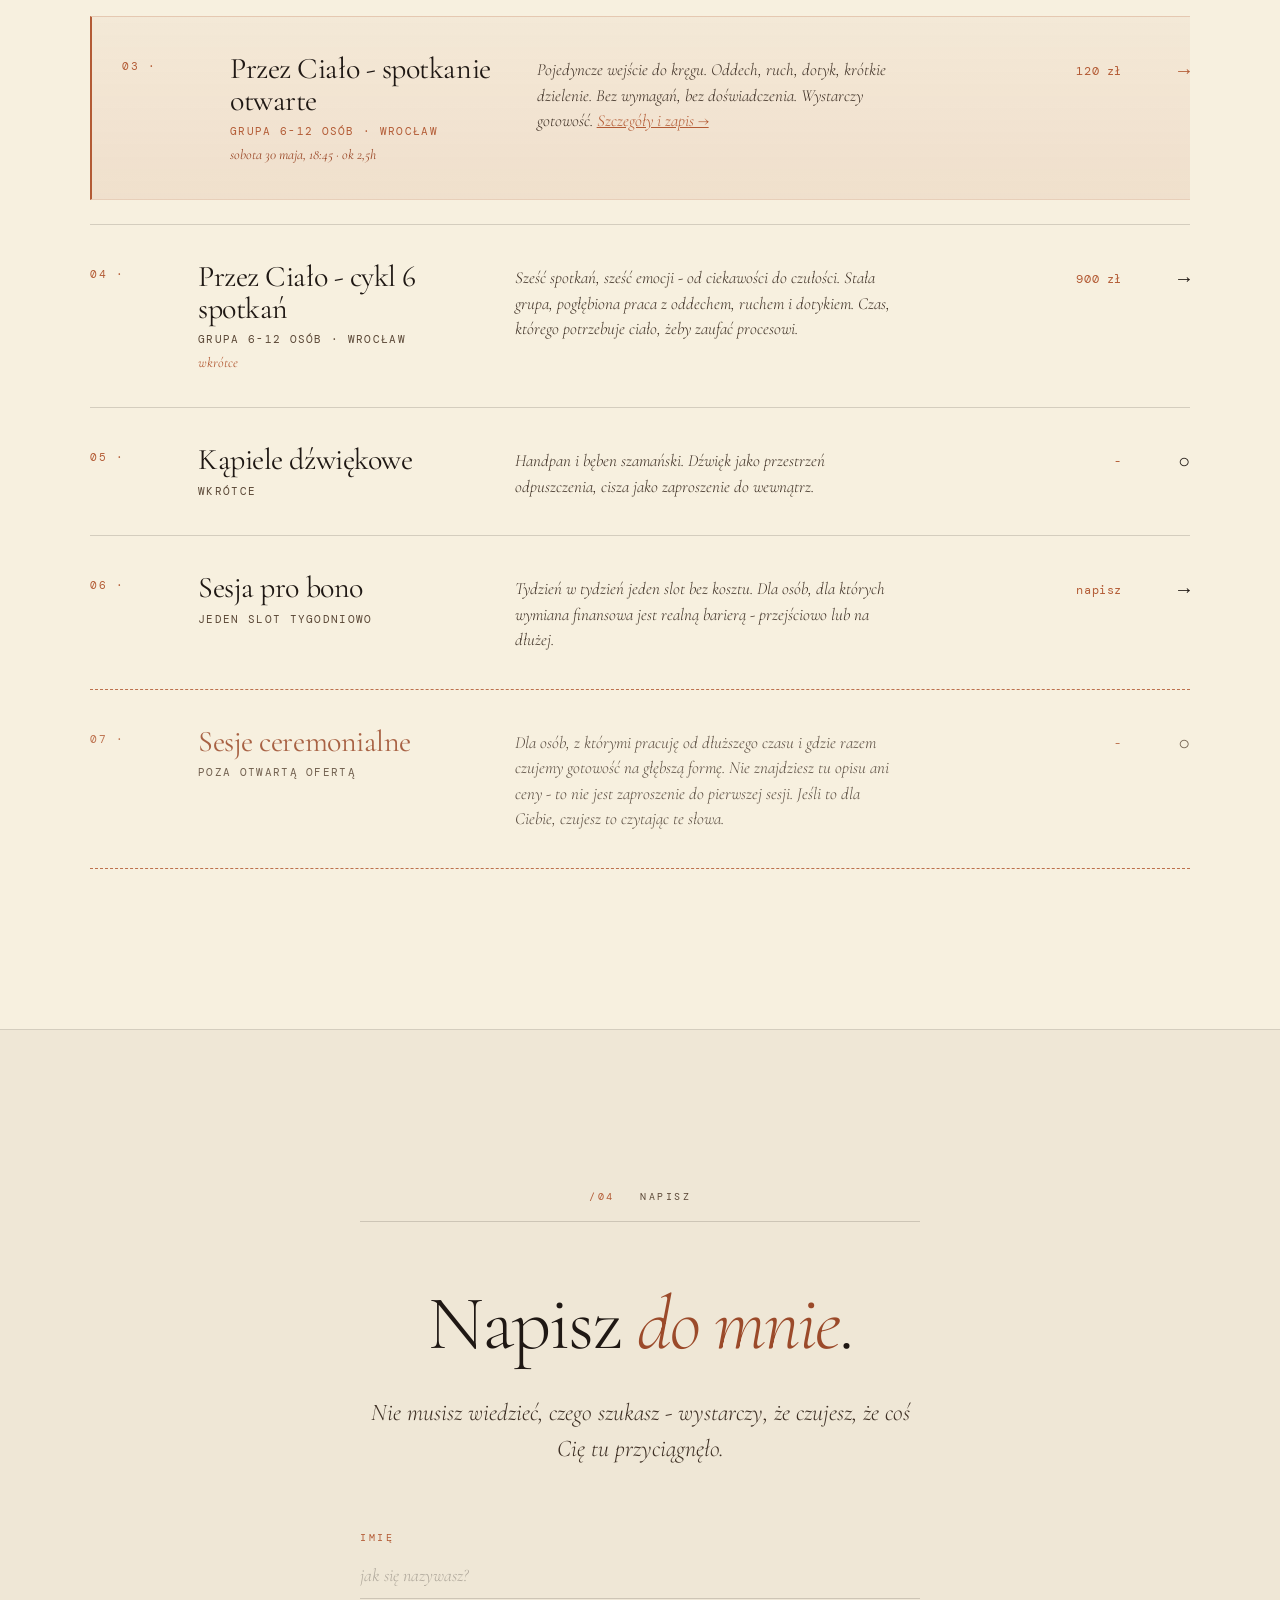
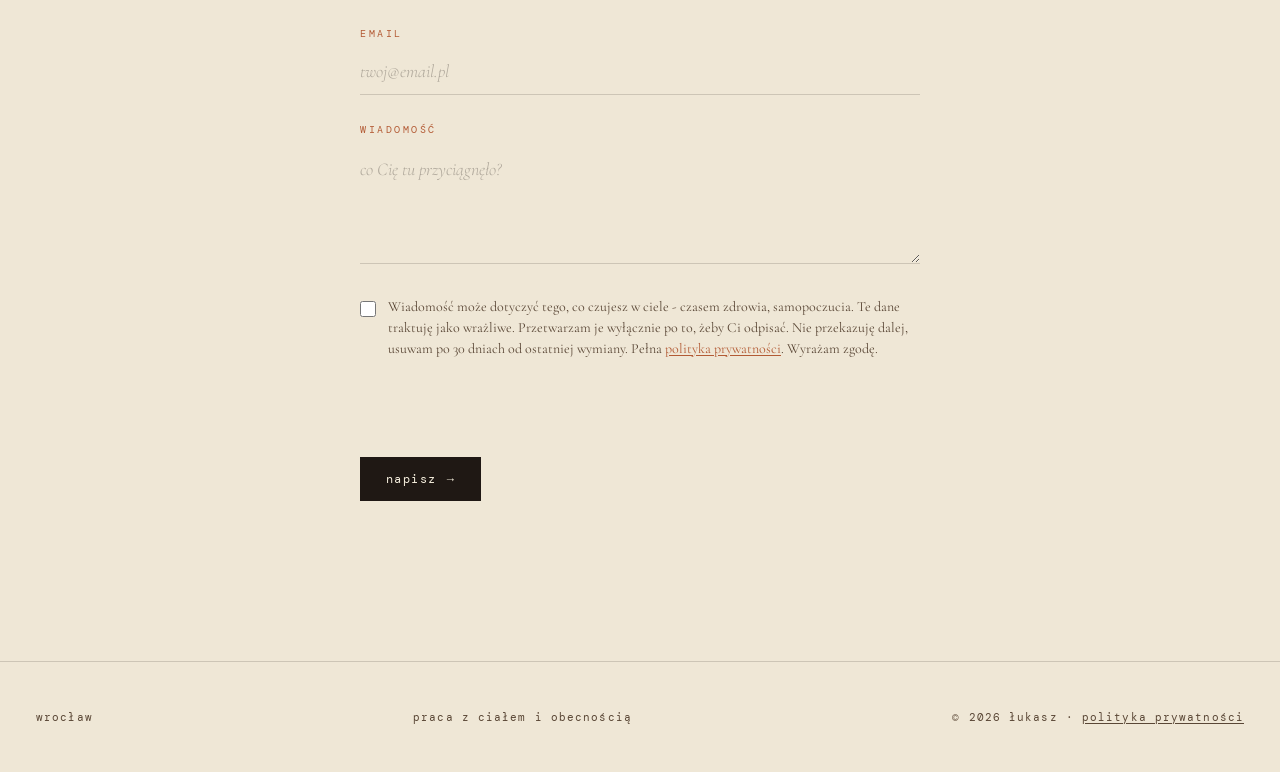
==== commit aece3c89: "feat: medytacja 432 Hz — generatywne przejście (Web Audio) Prowadzony, generatywny kawałek medytacyj" ====
--- a/index.html
+++ b/index.html
@@ -49,19 +49,64 @@
   {
     "@context": "https://schema.org",
     "@type": "LocalBusiness",
-    "name": "unbecome.me - Łukasz Szpiczakowski",
-    "description": "Praca z ciałem, oddechem i obecnością. Wrocław. Sesje indywidualne, warsztaty grupowe Przez Ciało.",
+    "@id": "https://unbecome.me/#business",
+    "name": "unbecome.me",
+    "alternateName": "Łukasz Szpiczakowski — praca z ciałem",
+    "description": "Praca z ciałem, oddechem i obecnością. Sesje indywidualne oraz warsztaty grupowe Przez Ciało. Wrocław. Sesje po umówieniu — najpierw krótka rozmowa mailem lub telefonicznie.",
+    "url": "https://unbecome.me/",
+    "image": "https://unbecome.me/og-image.jpg",
+    "logo": "https://unbecome.me/og-image.jpg",
+    "founder": {
+      "@type": "Person",
+      "name": "Łukasz Szpiczakowski",
+      "jobTitle": "Praktyk somatyczny",
+      "url": "https://unbecome.me/"
+    },
     "address": {
       "@type": "PostalAddress",
       "addressLocality": "Wrocław",
+      "addressRegion": "Dolnośląskie",
       "addressCountry": "PL"
     },
     "areaServed": {
       "@type": "City",
       "name": "Wrocław"
     },
-    "url": "https://unbecome.me/",
-    "priceRange": "$$"
+    "priceRange": "250–400 zł",
+    "currenciesAccepted": "PLN",
+    "paymentAccepted": "BLIK, Przelew",
+    "knowsLanguage": "pl",
+    "hasOfferCatalog": {
+      "@type": "OfferCatalog",
+      "name": "Sesje i warsztaty",
+      "itemListElement": [
+        {
+          "@type": "Offer",
+          "name": "Sesja indywidualna",
+          "description": "75, 90 lub 120 minut — praca z ciałem, oddechem, obecnością.",
+          "priceSpecification": {
+            "@type": "PriceSpecification",
+            "minPrice": "250",
+            "maxPrice": "400",
+            "priceCurrency": "PLN"
+          }
+        },
+        {
+          "@type": "Offer",
+          "name": "Sesja oddechowa",
+          "description": "Sesja prowadzona przez oddech.",
+          "price": "250",
+          "priceCurrency": "PLN"
+        },
+        {
+          "@type": "Offer",
+          "name": "Przez Ciało — warsztat grupowy",
+          "description": "Spotkanie grupowe z pracą przez ruch, oddech i kontakt.",
+          "price": "120",
+          "priceCurrency": "PLN"
+        }
+      ]
+    }
   }
   </script>
 <style>
@@ -332,6 +377,7 @@
     <a href="#o-mnie">o mnie</a>
     <a href="#droga">droga</a>
     <a href="#sesje">sesje</a>
+    <a href="/medytacja">432&nbsp;hz</a>
     <a href="#napisz">napisz</a>
   </div>
 </nav>
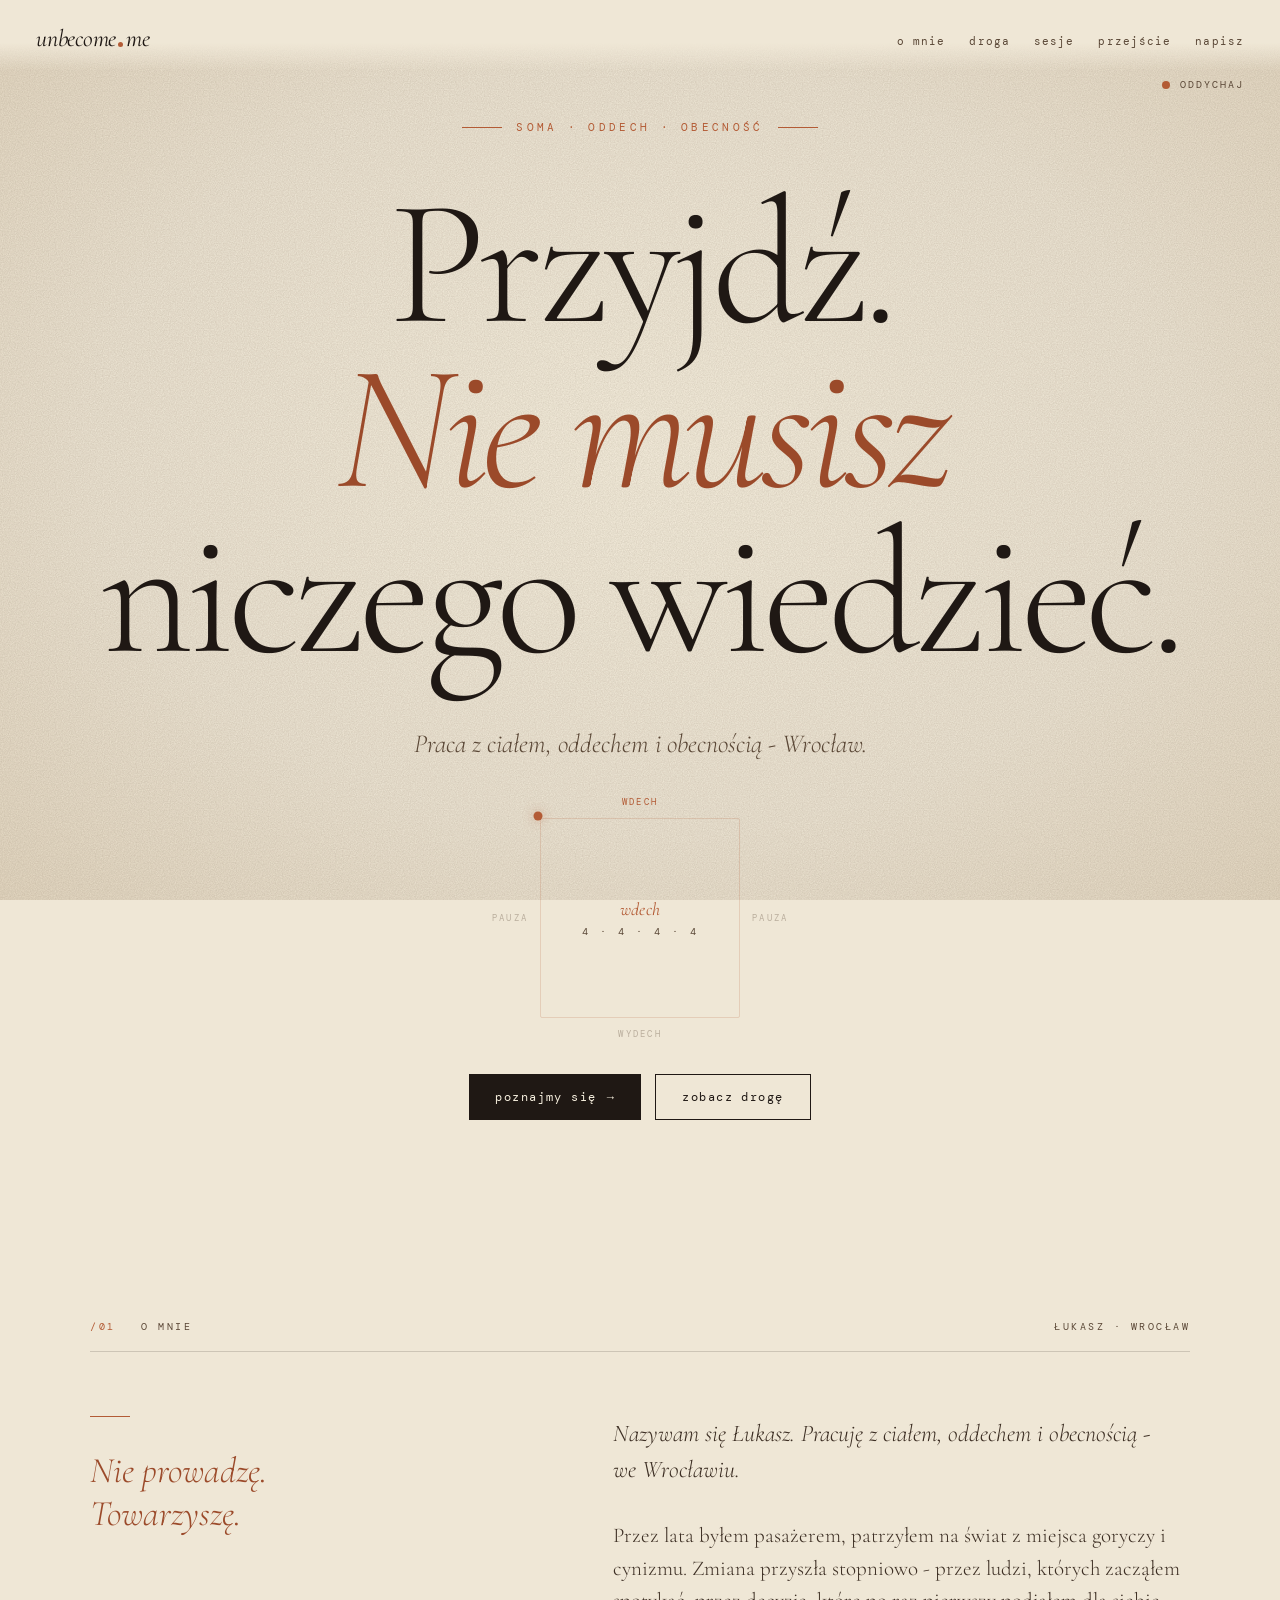
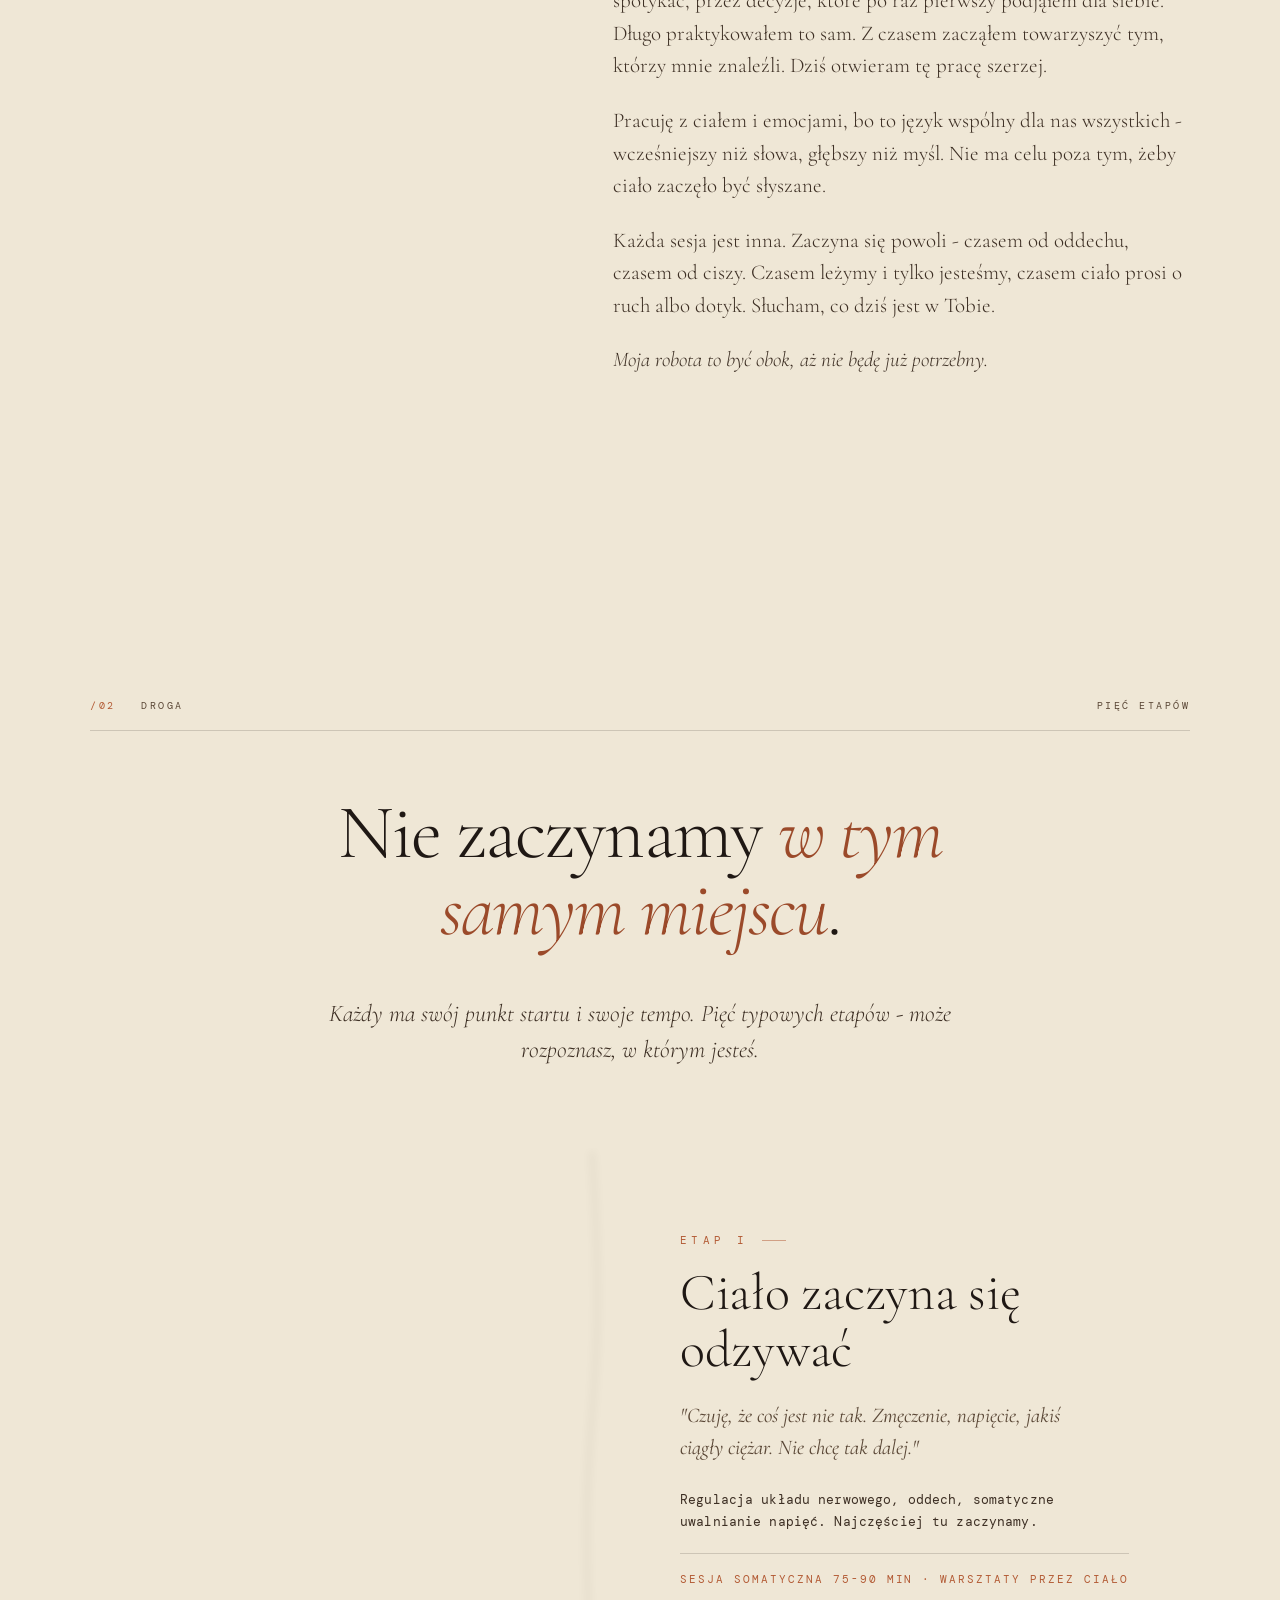
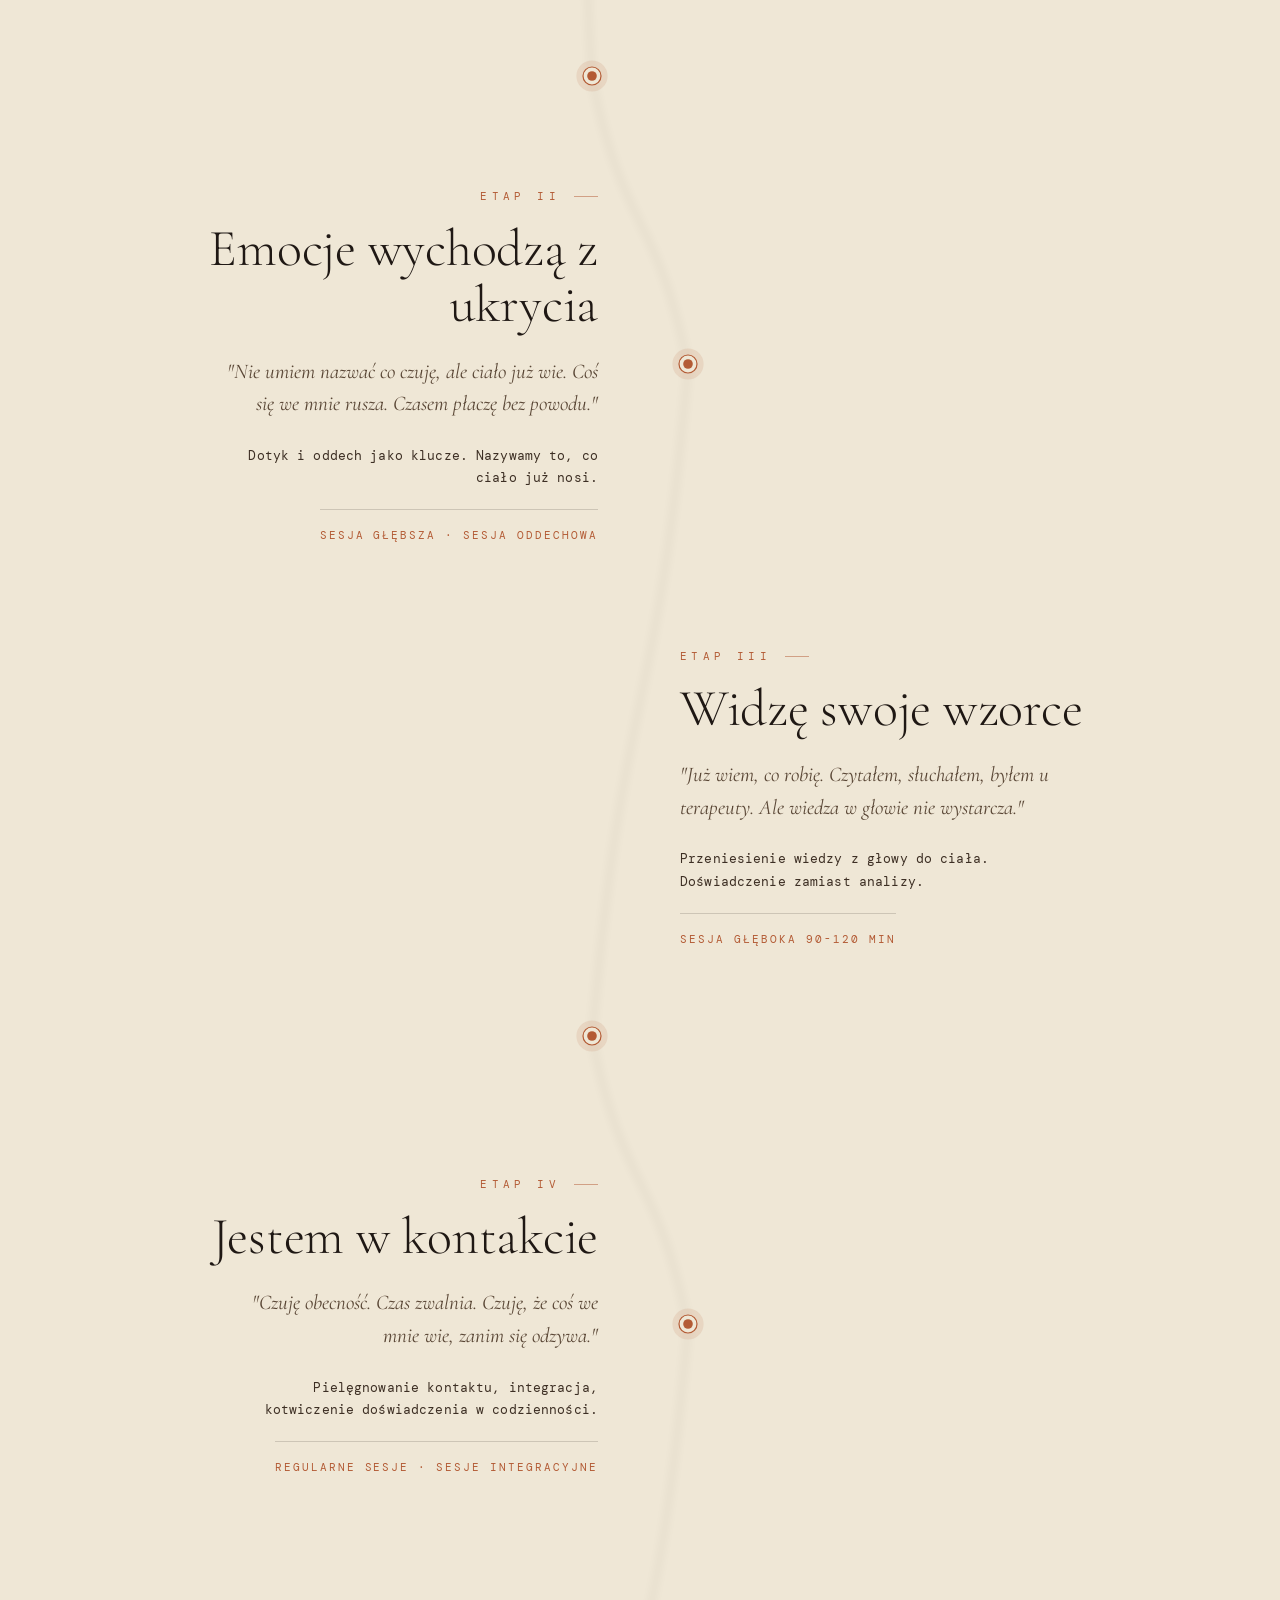
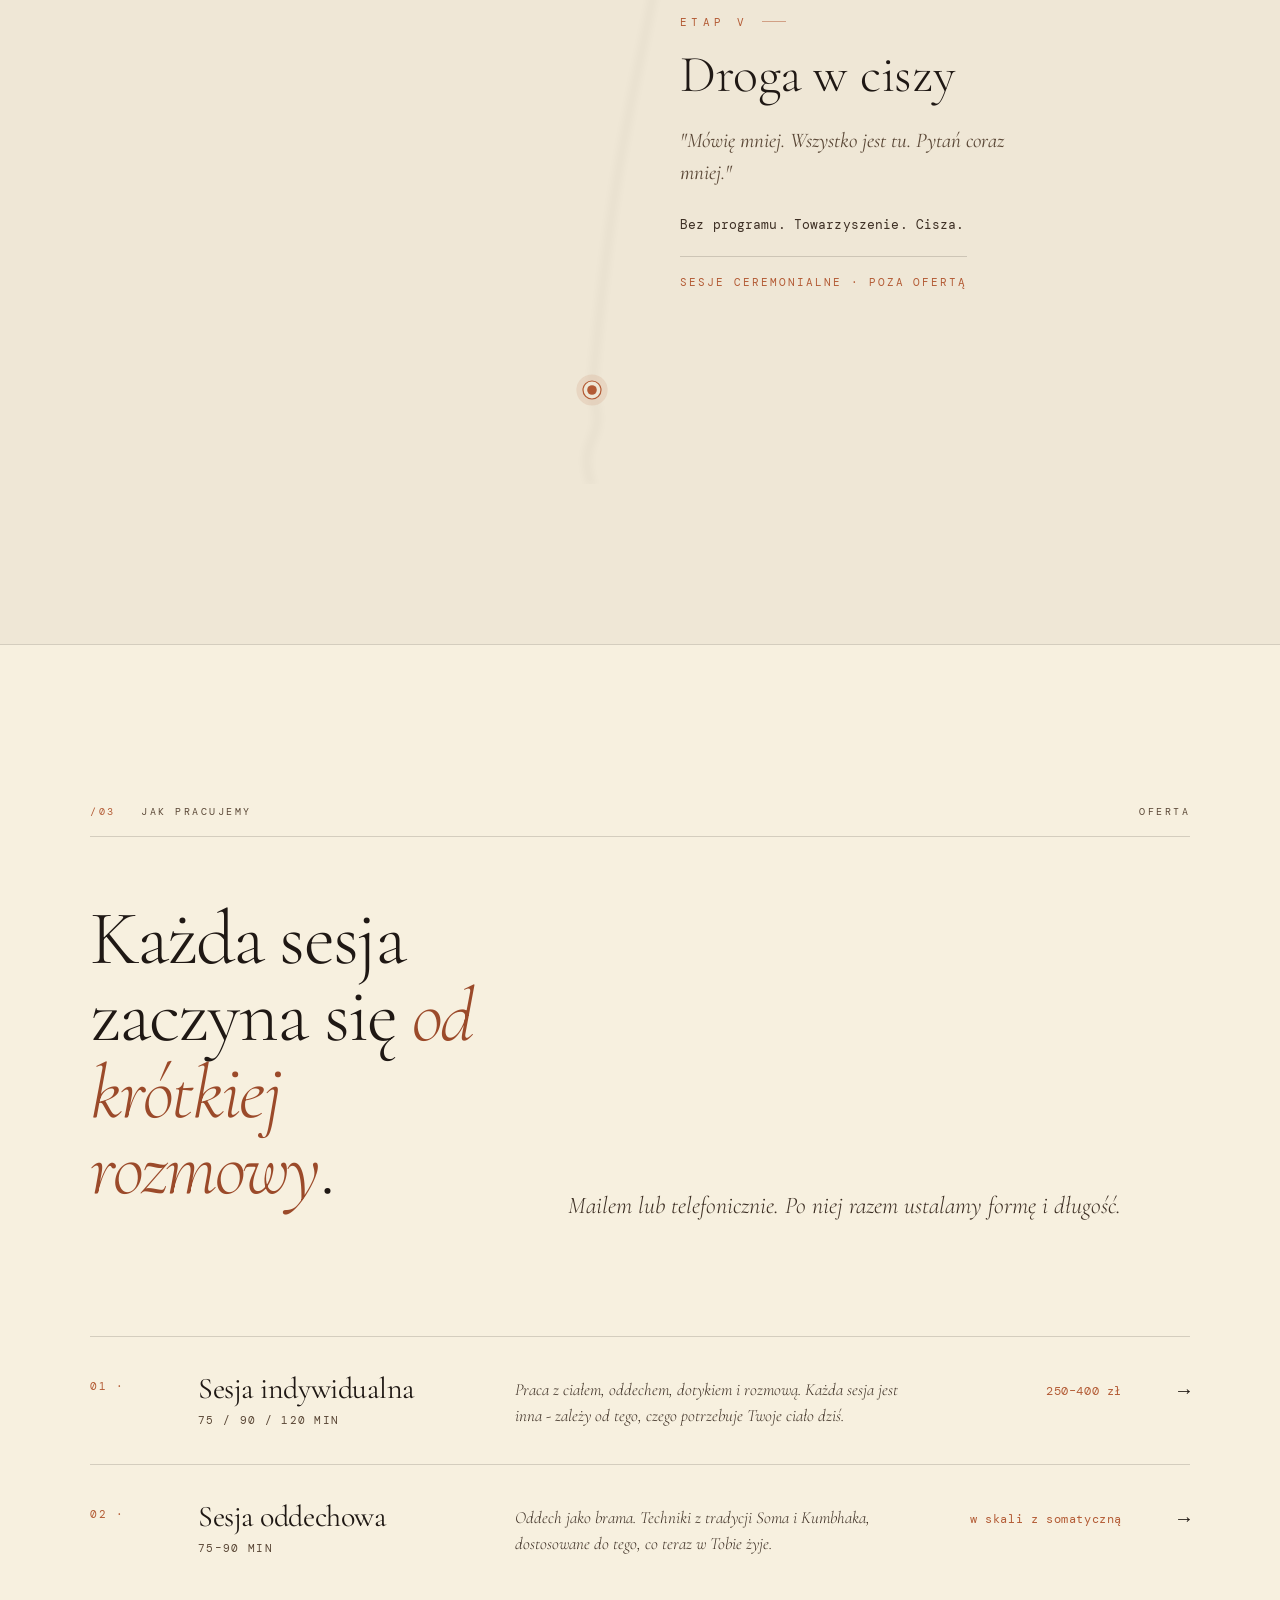
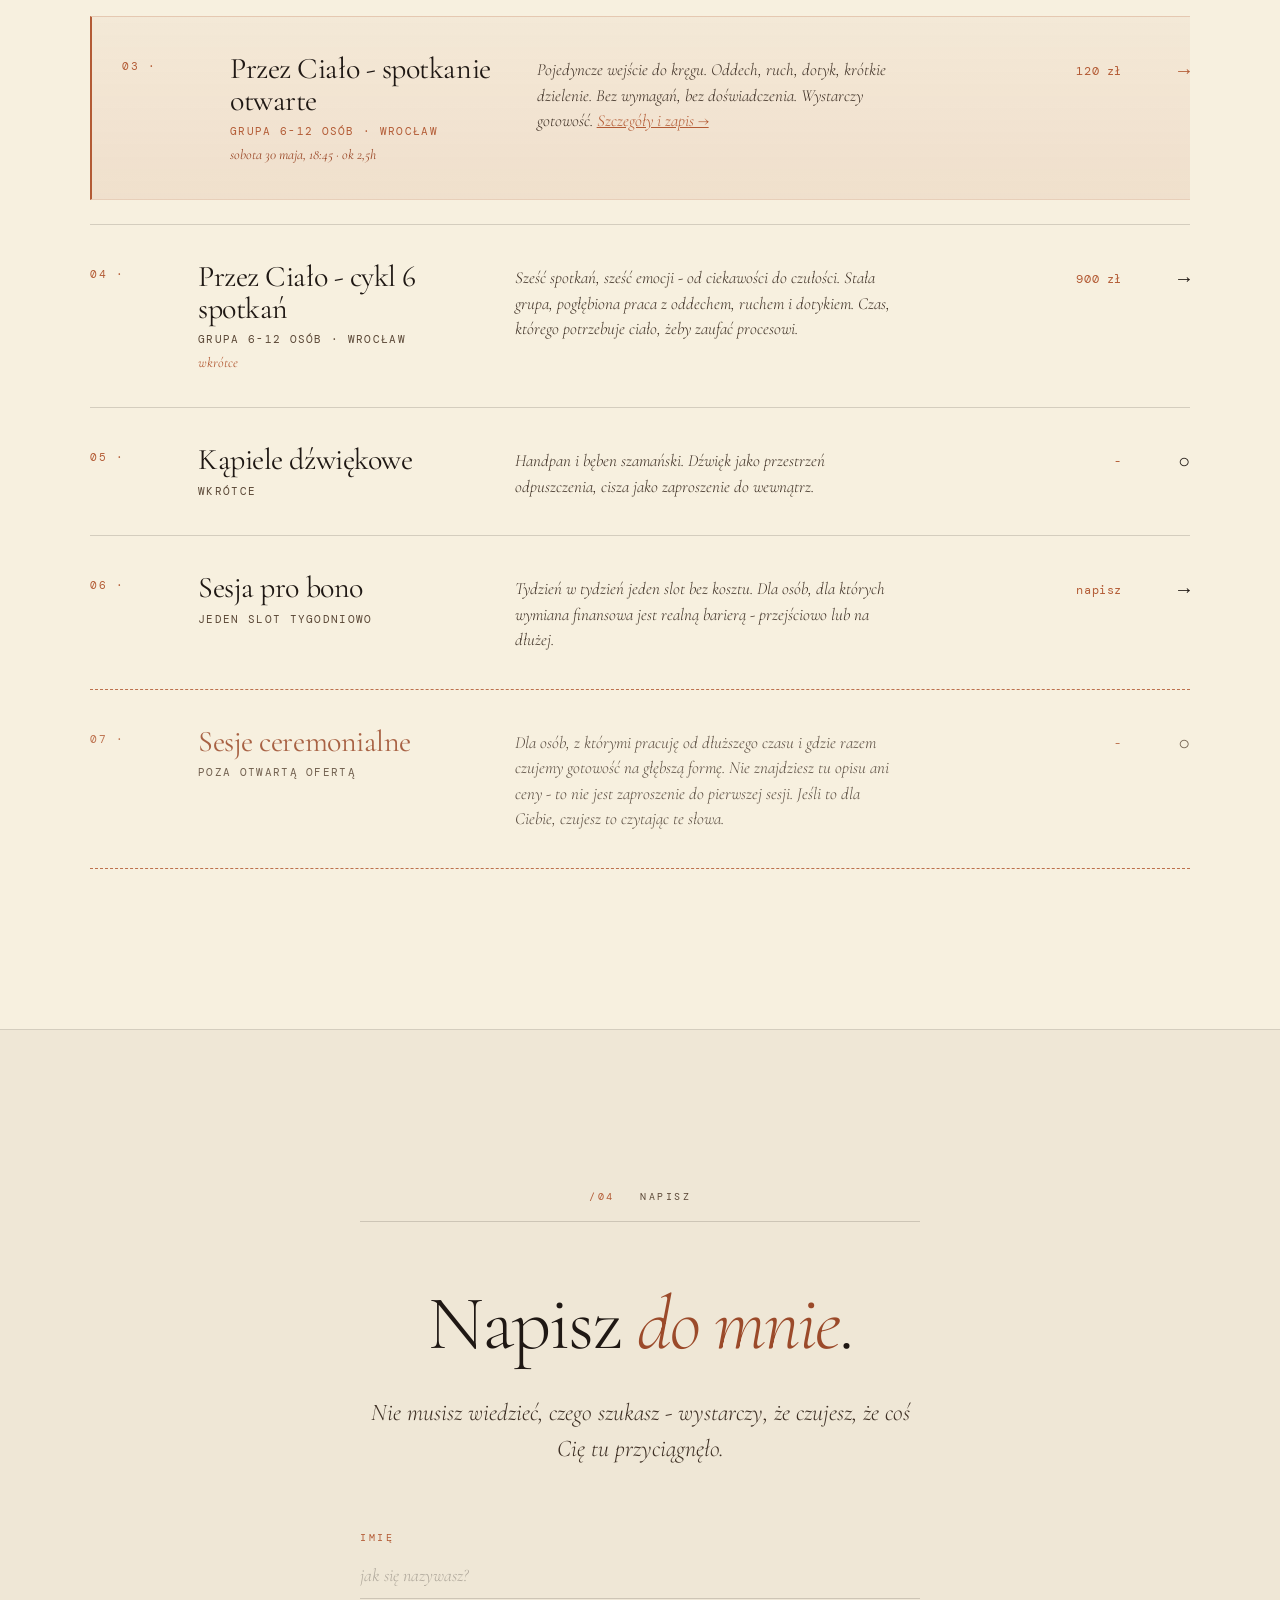
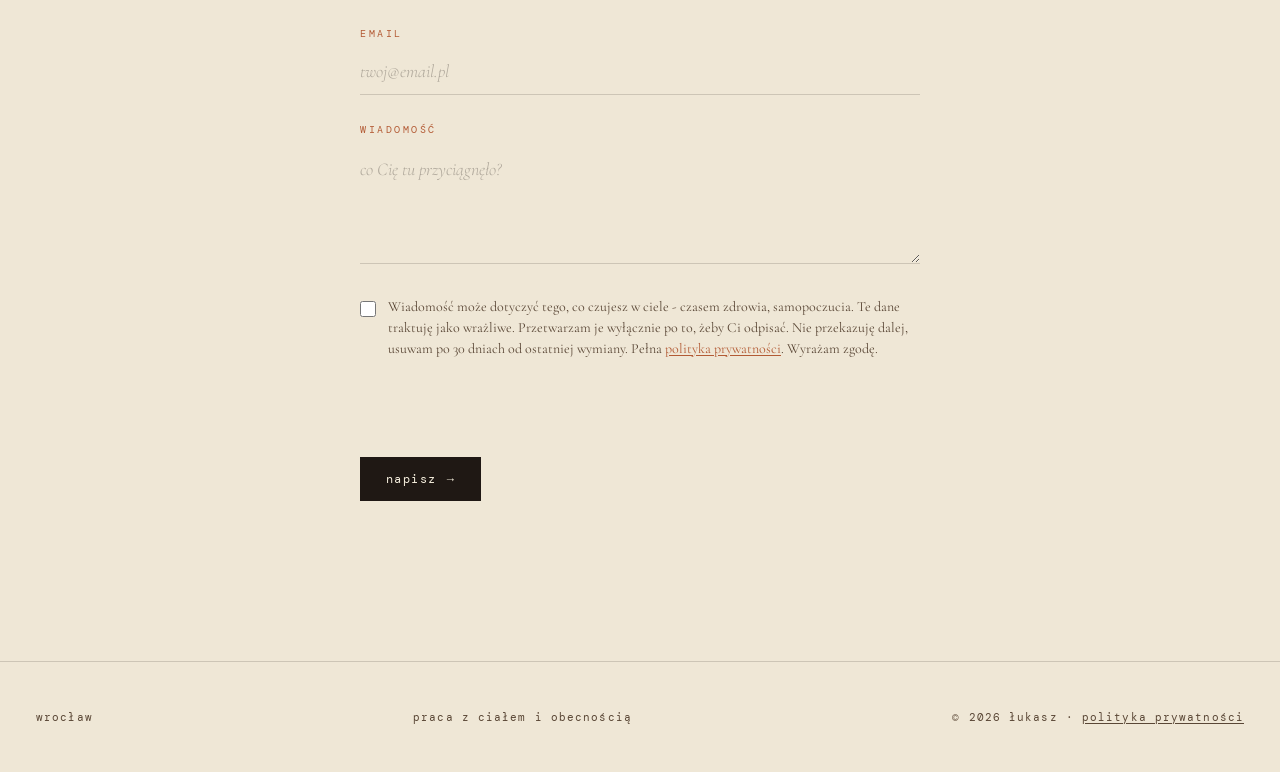
==== commit 854b8b24: "feat(www): kropka logo wycentrowana + oddech 4:6->4:8 + nav "przejście" - logo: kropka 2px niżej (tr" ====
--- a/index.html
+++ b/index.html
@@ -144,9 +144,9 @@
   /* ── nav (minimal, top) ── */
   .nav{position:fixed;top:0;left:0;right:0;display:flex;justify-content:space-between;align-items:flex-end;padding:24px 36px 18px;z-index:60;background:linear-gradient(to bottom,var(--bg) 60%,transparent)}
   .nav .mark{font-family:var(--serif);font-style:italic;font-size:24px;font-weight:400;letter-spacing:-0.01em;display:inline-flex;align-items:baseline;gap:0}
-  .nav .mark .mark-dot{display:inline-block;width:5px;height:5px;border-radius:50%;background:var(--clay);margin:0 3px 0 2px;transform:translateY(-1px);animation:pulse 4s ease-in-out infinite;transform-origin:center;align-self:baseline}
+  .nav .mark .mark-dot{display:inline-block;width:5px;height:5px;border-radius:50%;background:var(--clay);margin:0 3px 0 2px;transform:translateY(1px);animation:pulse 4s ease-in-out infinite;transform-origin:center;align-self:baseline}
   .nav .mark .mark-tld{font-family:var(--serif);font-style:italic;font-size:24px;letter-spacing:-0.01em;color:inherit;align-self:baseline}
-  @keyframes pulse{0%,100%{transform:translateY(-1px) scale(1);opacity:0.8}50%{transform:translateY(-1px) scale(1.5);opacity:1}}
+  @keyframes pulse{0%,100%{transform:translateY(1px) scale(1);opacity:0.8}50%{transform:translateY(1px) scale(1.5);opacity:1}}
   .nav-links{display:flex;gap:24px;font-family:var(--mono);font-size:11px;text-transform:lowercase;letter-spacing:0.1em;color:var(--soft);align-items:center}
   .nav-links a{padding:4px 0;border-bottom:1px solid transparent;transition:border-color .3s,color .3s}
   .nav-links a:hover{color:var(--clay);border-color:var(--clay)}
@@ -377,7 +377,7 @@
     <a href="#o-mnie">o mnie</a>
     <a href="#droga">droga</a>
     <a href="#sesje">sesje</a>
-    <a href="/medytacja">432&nbsp;hz</a>
+    <a href="/medytacja">przejście</a>
     <a href="#napisz">napisz</a>
   </div>
 </nav>
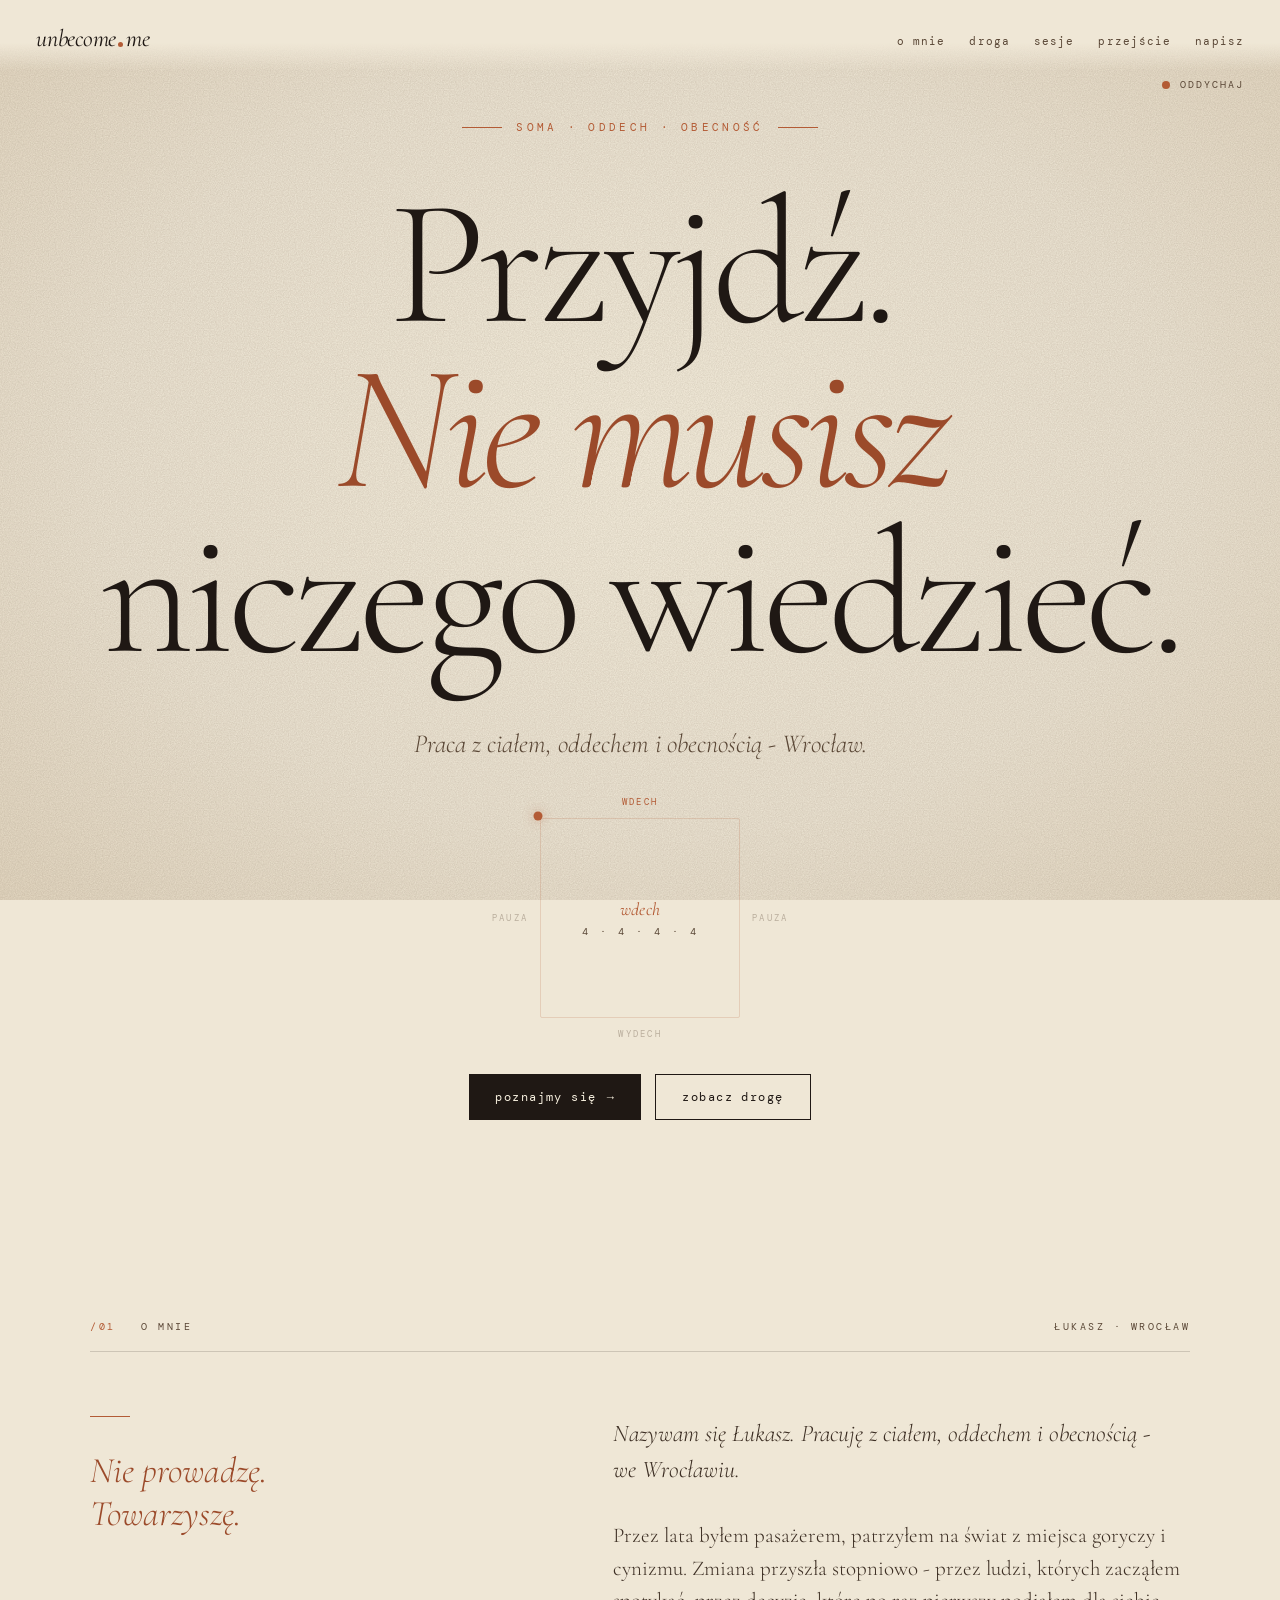
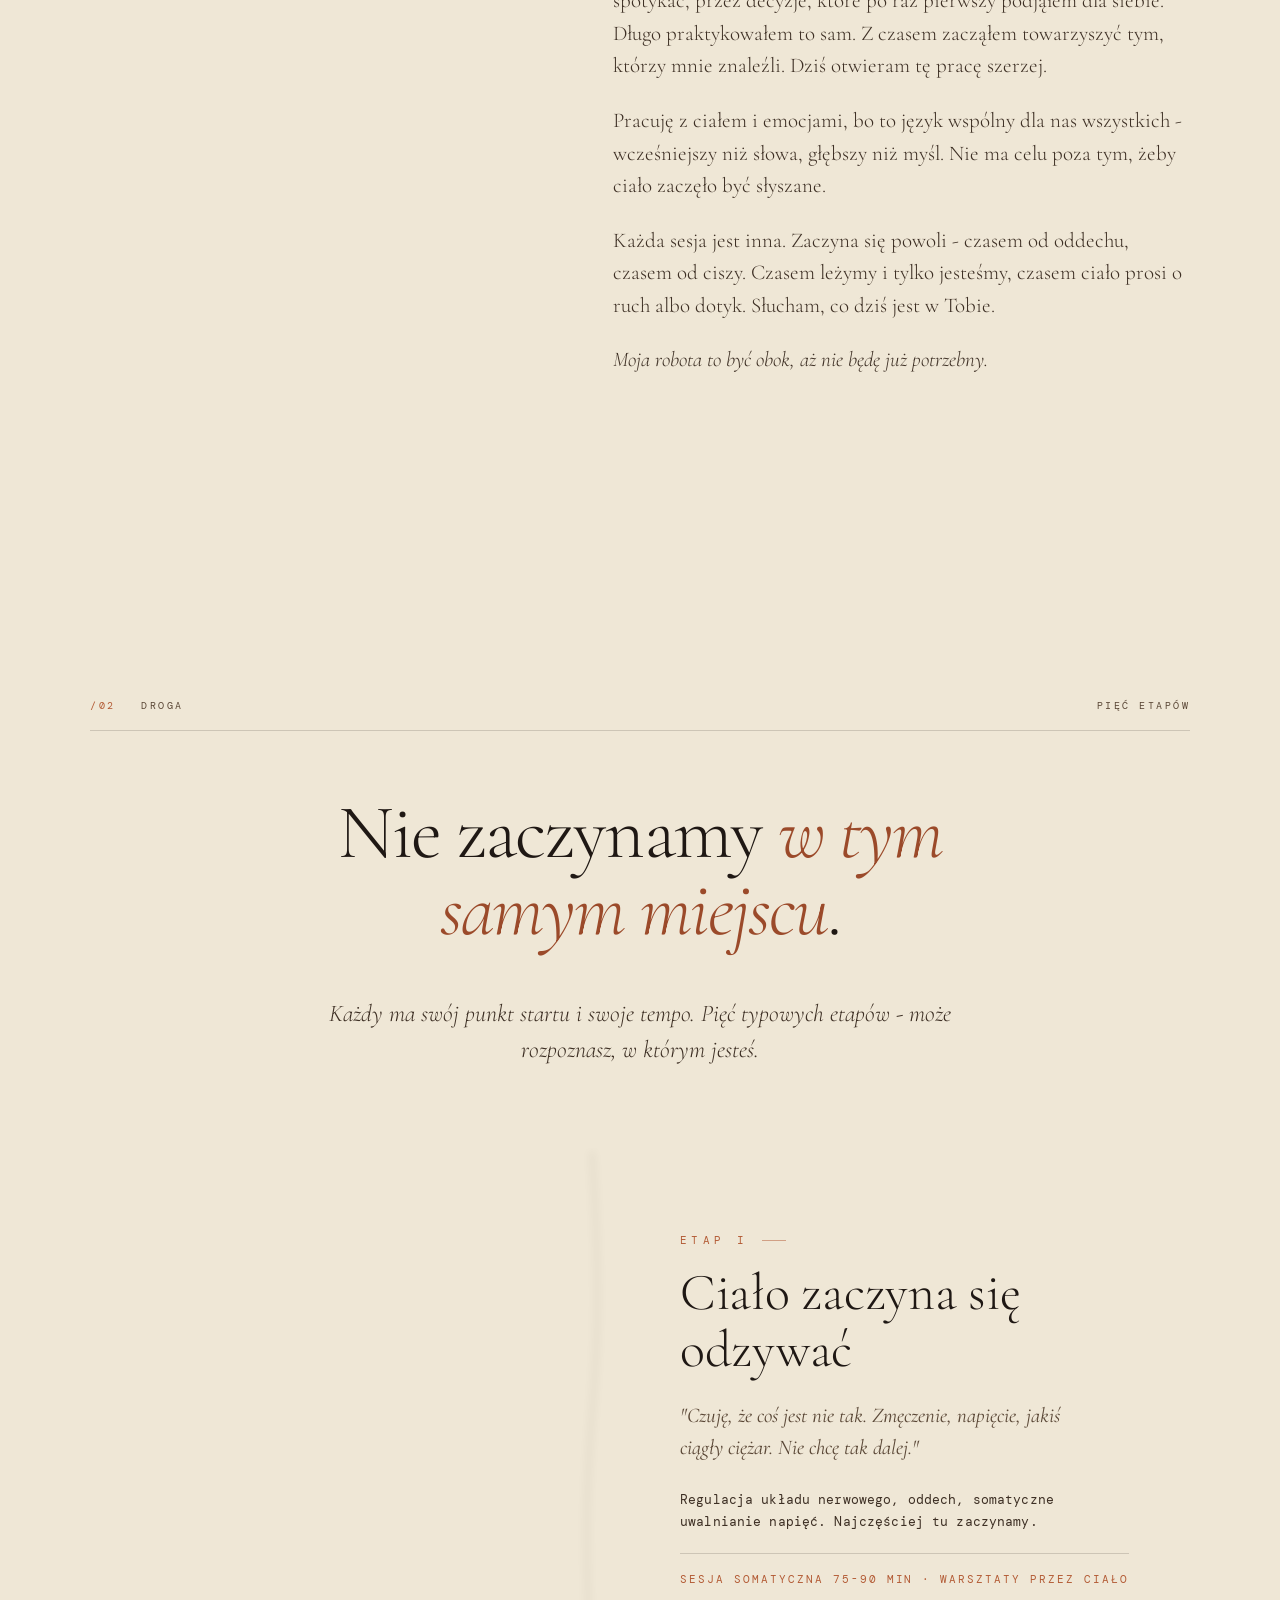
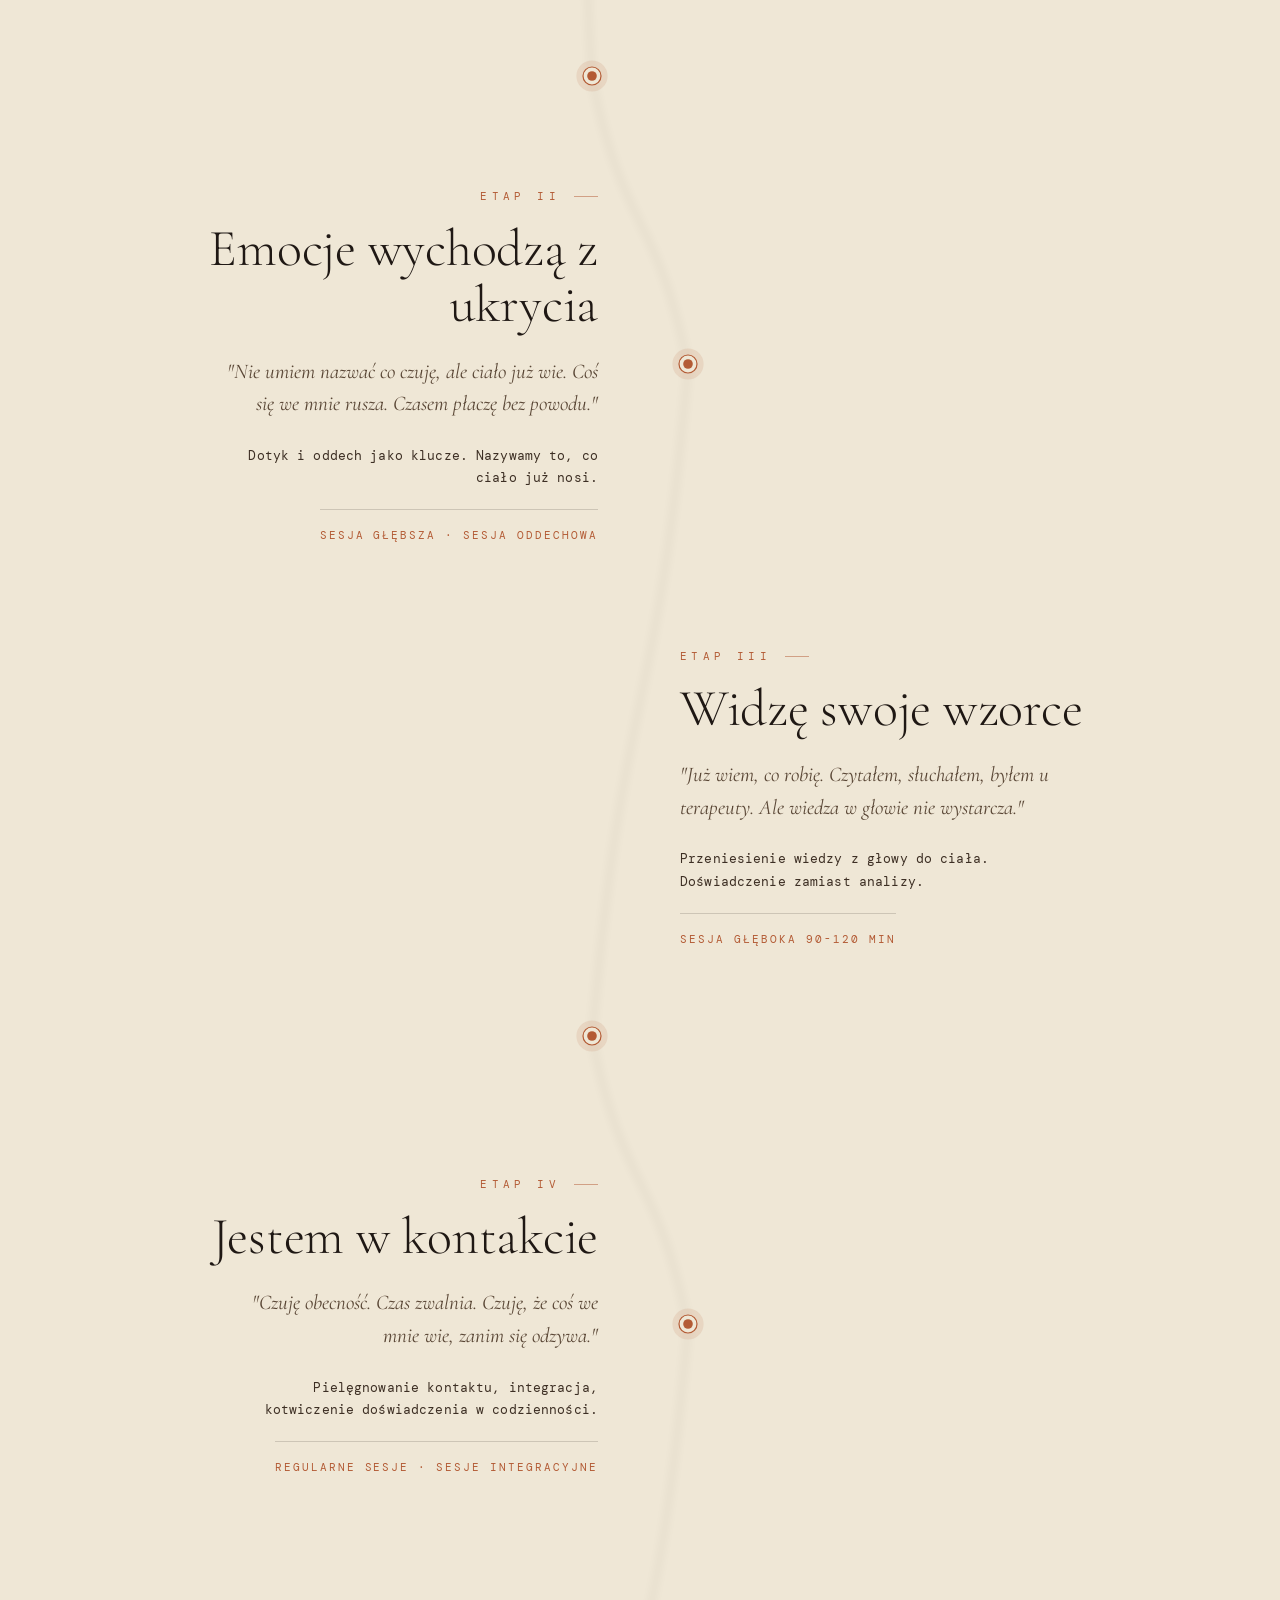
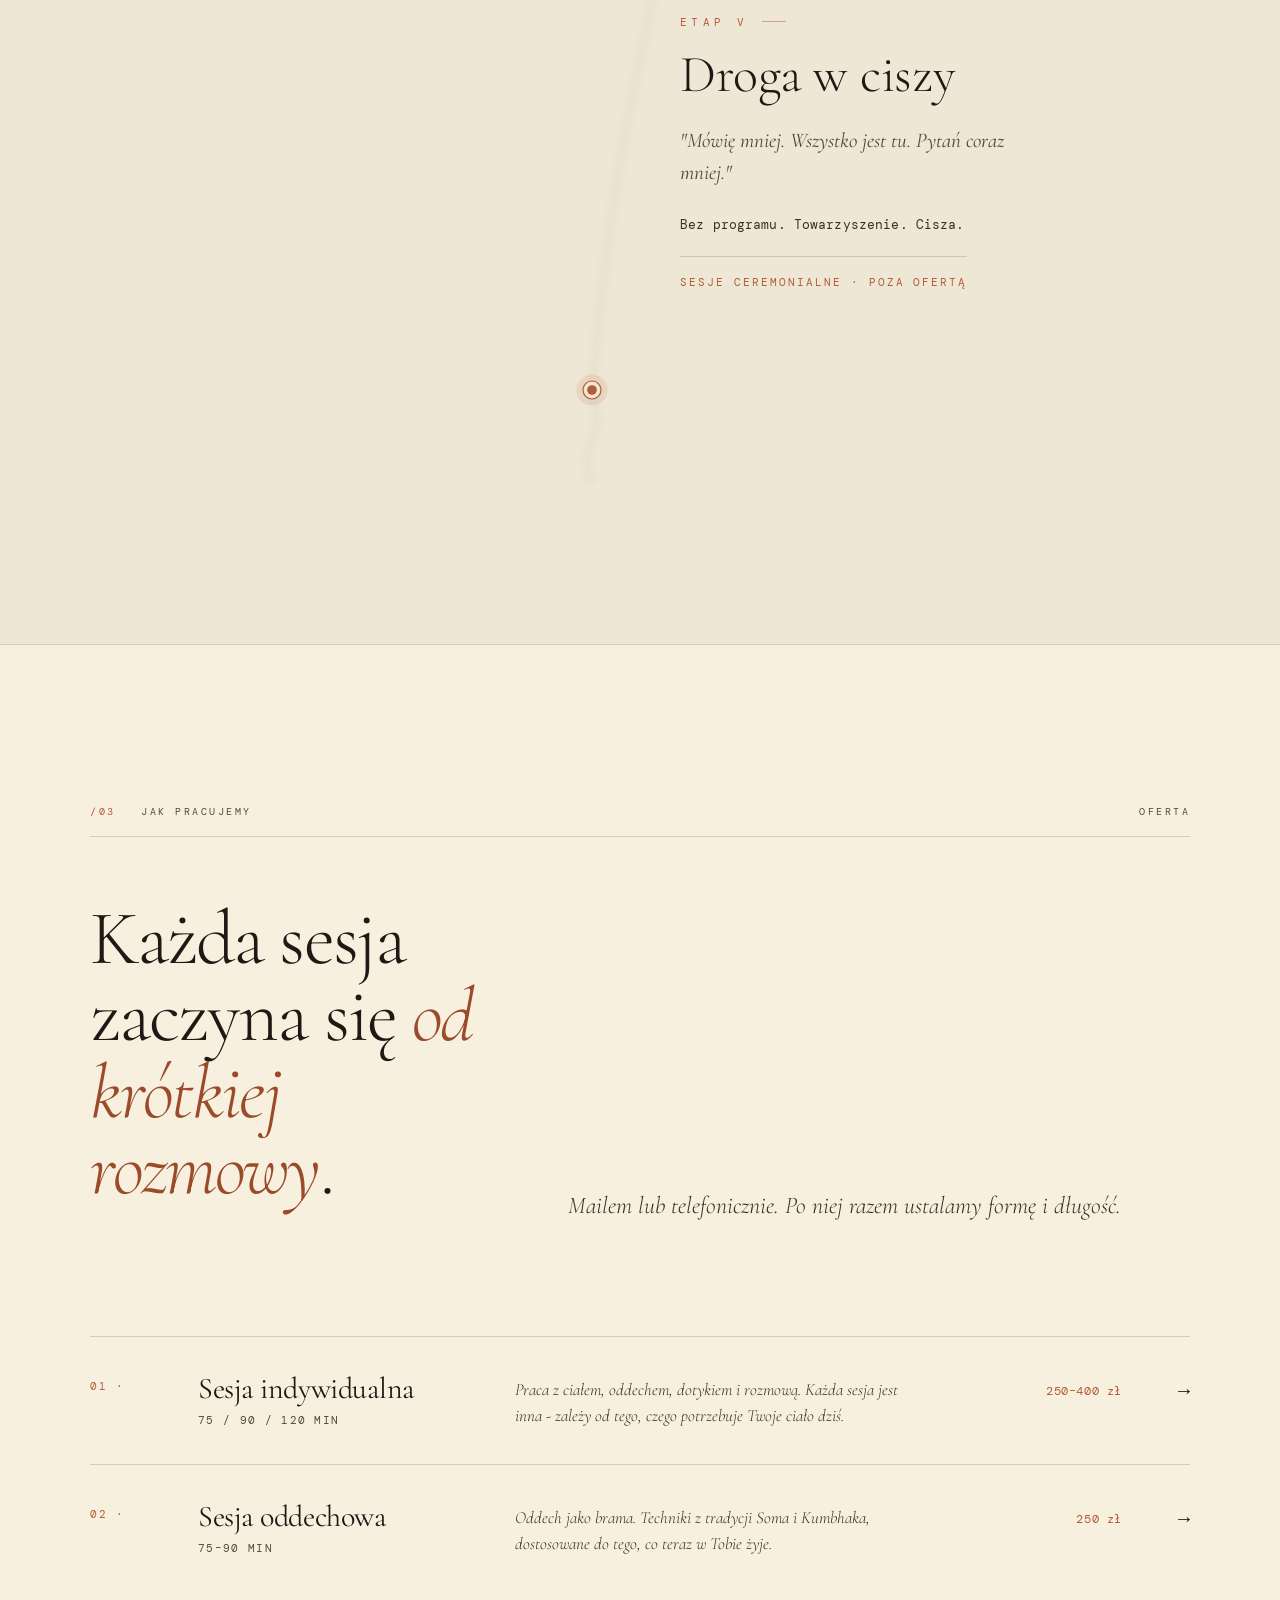
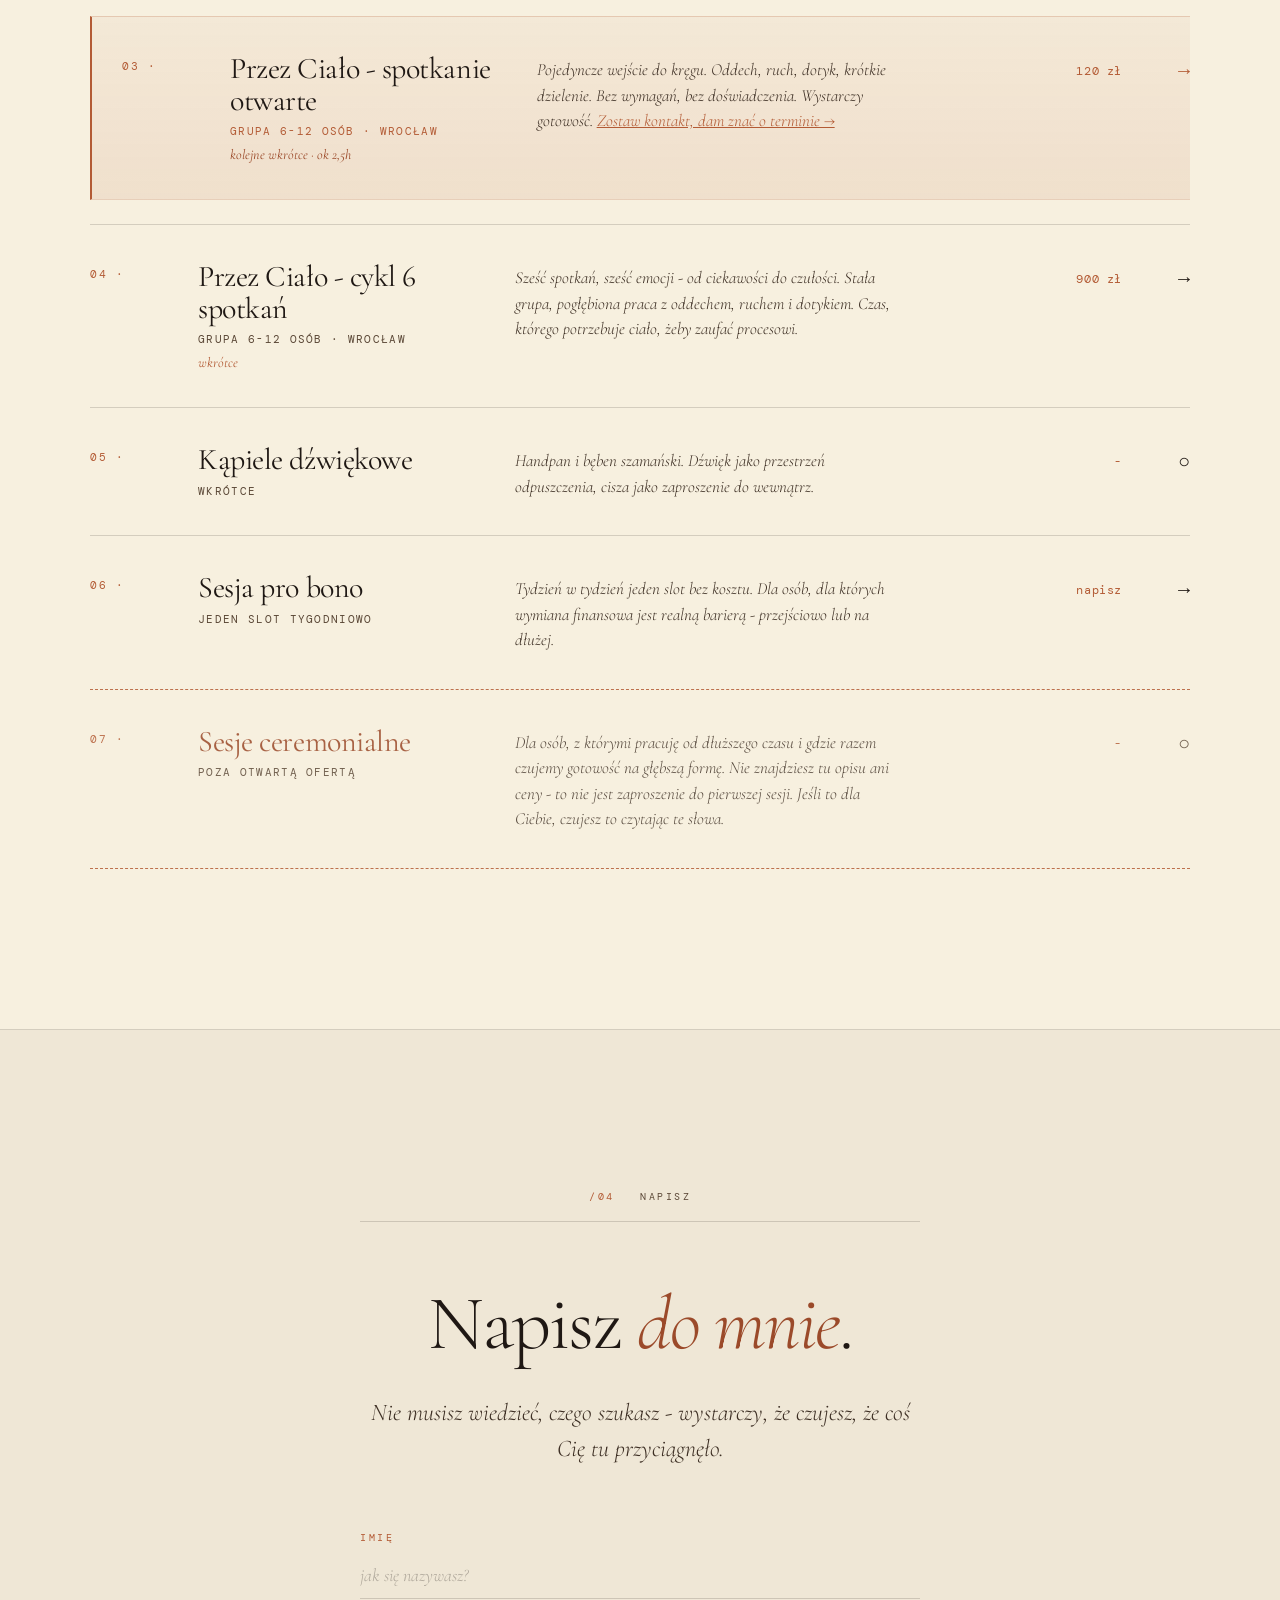
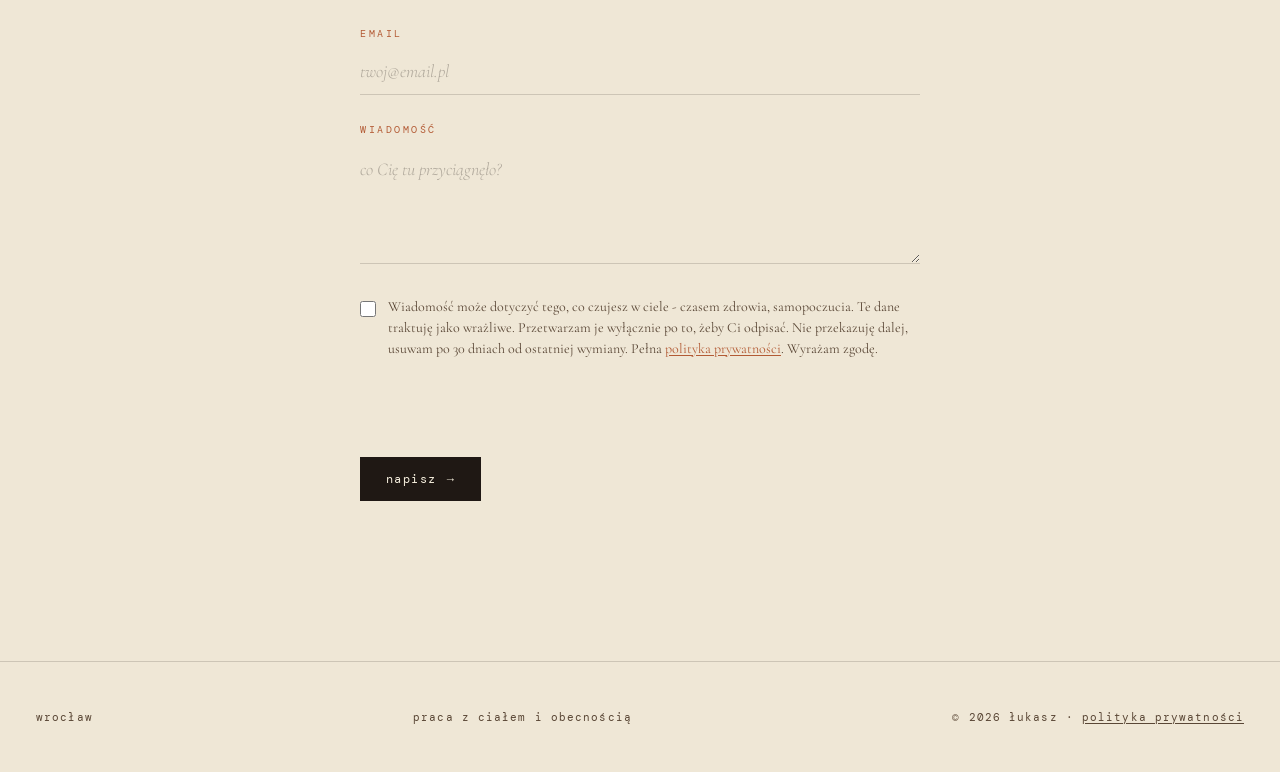
==== commit d202dc75: "fix(www): cena 250zl sesja oddechowa + przezcialo po evencie -> waitlist + oferta 03 kolejne wkrotce" ====
--- a/index.html
+++ b/index.html
@@ -533,7 +533,7 @@
           <div class="sesja-meta">75–90 min</div>
         </div>
         <div class="sesja-desc">Oddech jako brama. Techniki z tradycji Soma i Kumbhaka, dostosowane do tego, co teraz w Tobie żyje.</div>
-        <div class="sesja-price">w skali z somatyczną</div>
+        <div class="sesja-price">250 zł</div>
         <div class="sesja-arrow">→</div>
       </div>
 
@@ -542,9 +542,9 @@
         <div>
           <div class="sesja-title">Przez Ciało - spotkanie otwarte</div>
           <div class="sesja-meta">grupa 6-12 osób · Wrocław</div>
-          <span class="when">sobota 30 maja, 18:45 · ok 2,5h</span>
+          <span class="when">kolejne wkrótce · ok 2,5h</span>
         </div>
-        <div class="sesja-desc">Pojedyncze wejście do kręgu. Oddech, ruch, dotyk, krótkie dzielenie. Bez wymagań, bez doświadczenia. Wystarczy gotowość. <a href="/przezcialo" style="color:var(--clay);text-decoration:underline">Szczegóły i zapis →</a></div>
+        <div class="sesja-desc">Pojedyncze wejście do kręgu. Oddech, ruch, dotyk, krótkie dzielenie. Bez wymagań, bez doświadczenia. Wystarczy gotowość. <a href="/przezcialo" style="color:var(--clay);text-decoration:underline">Zostaw kontakt, dam znać o terminie →</a></div>
         <div class="sesja-price">120 zł</div>
         <div class="sesja-arrow">→</div>
       </div>
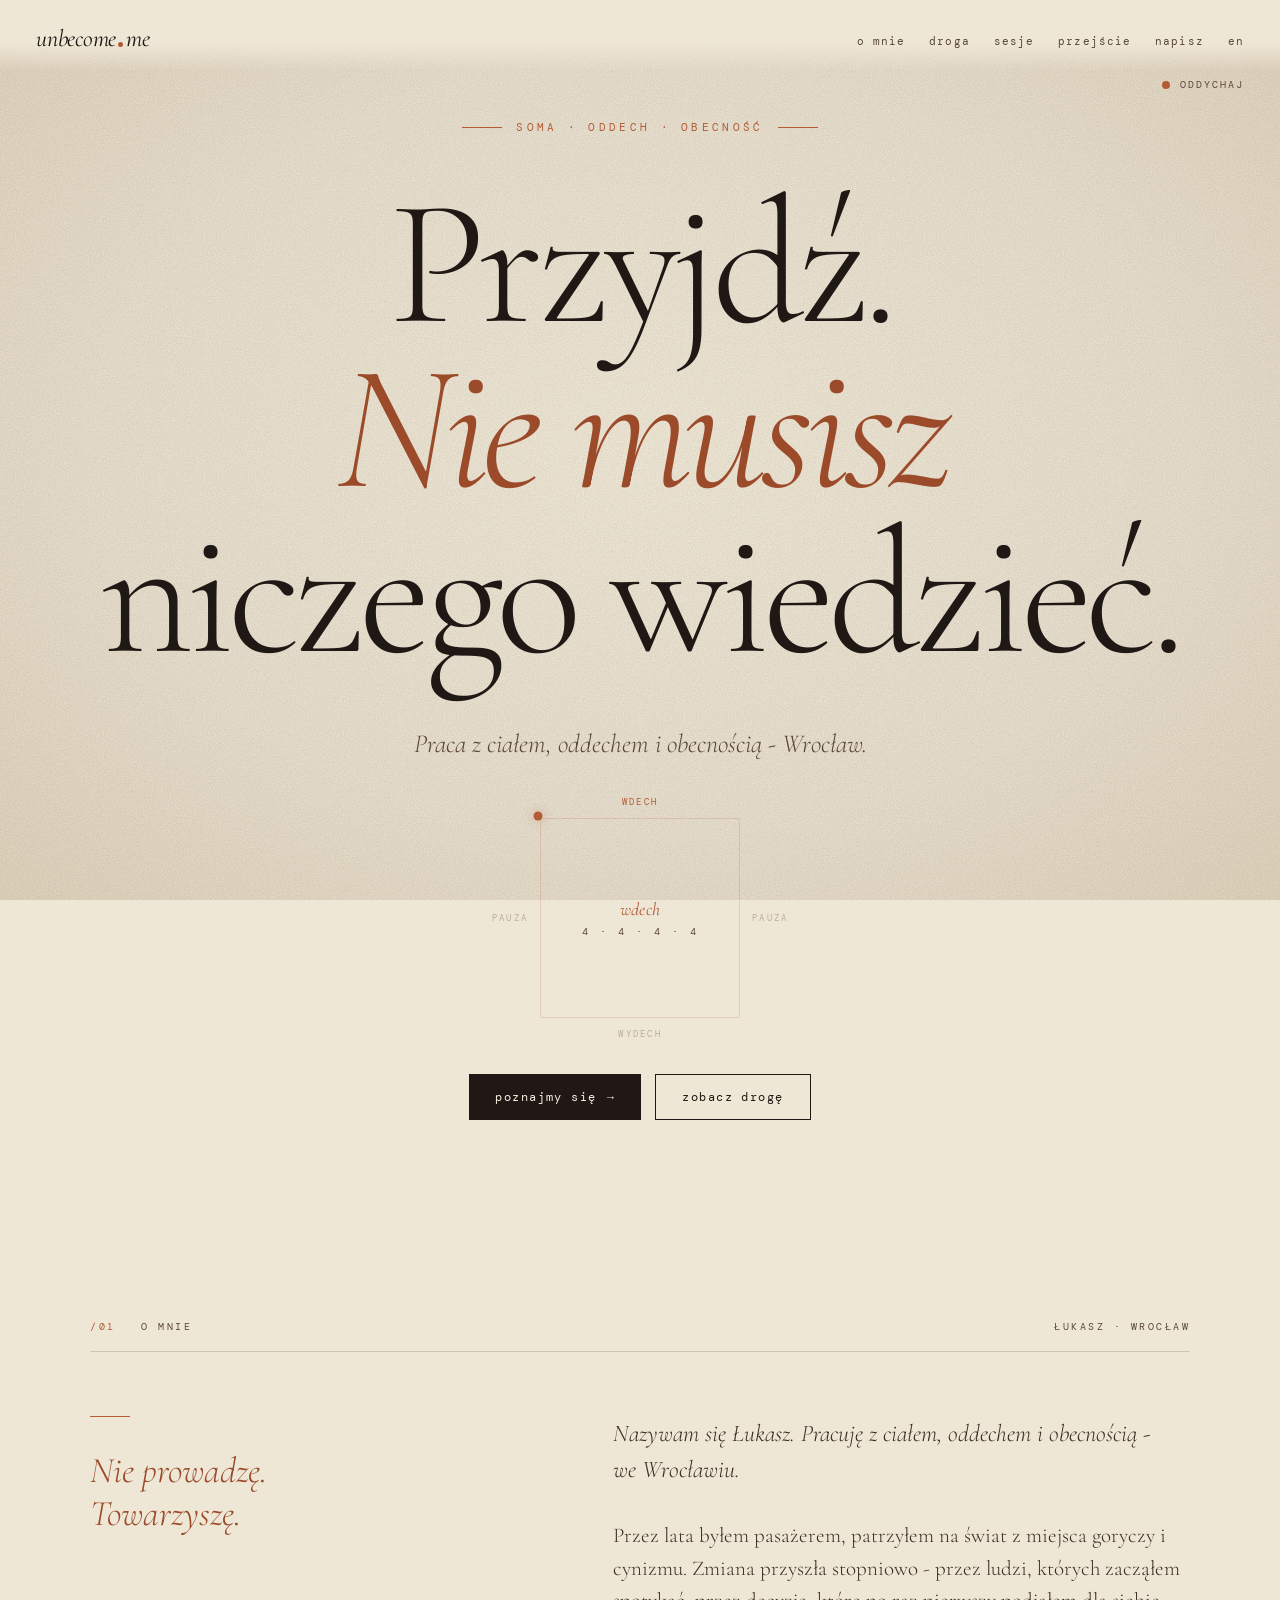
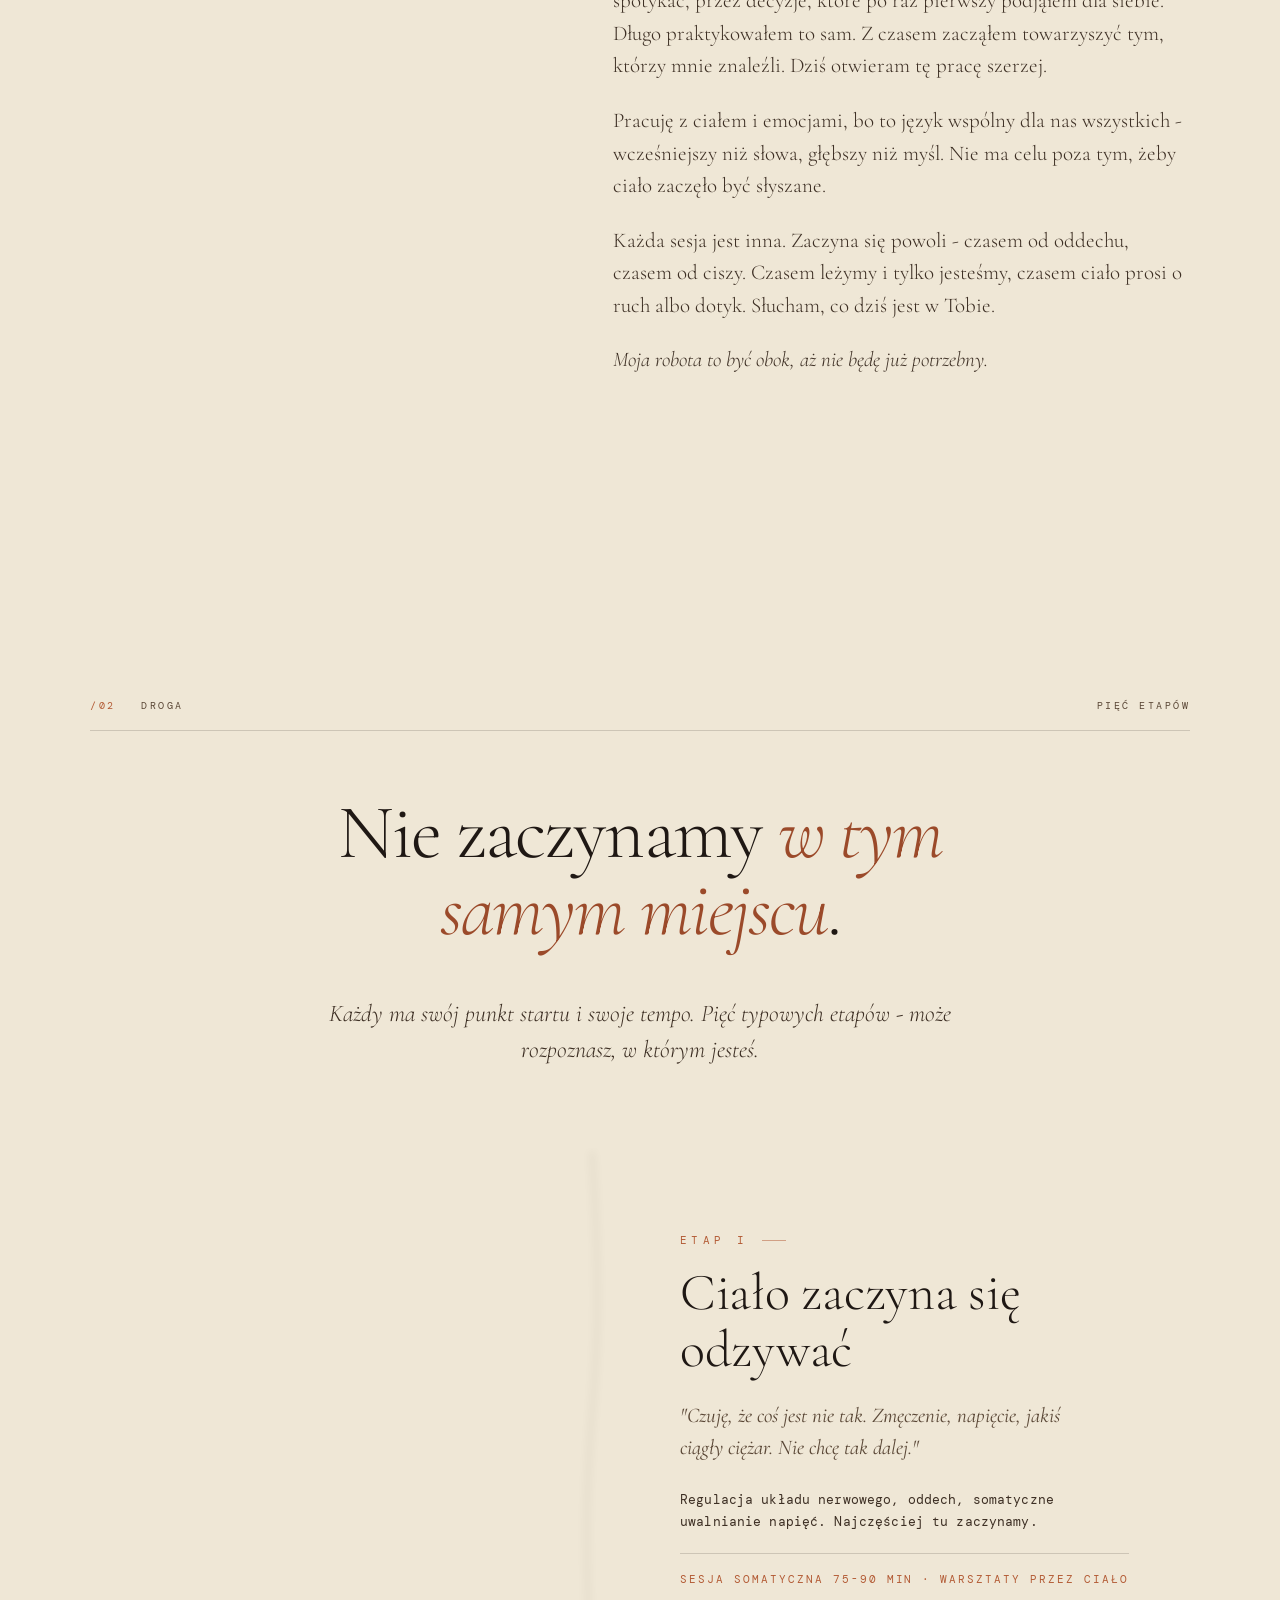
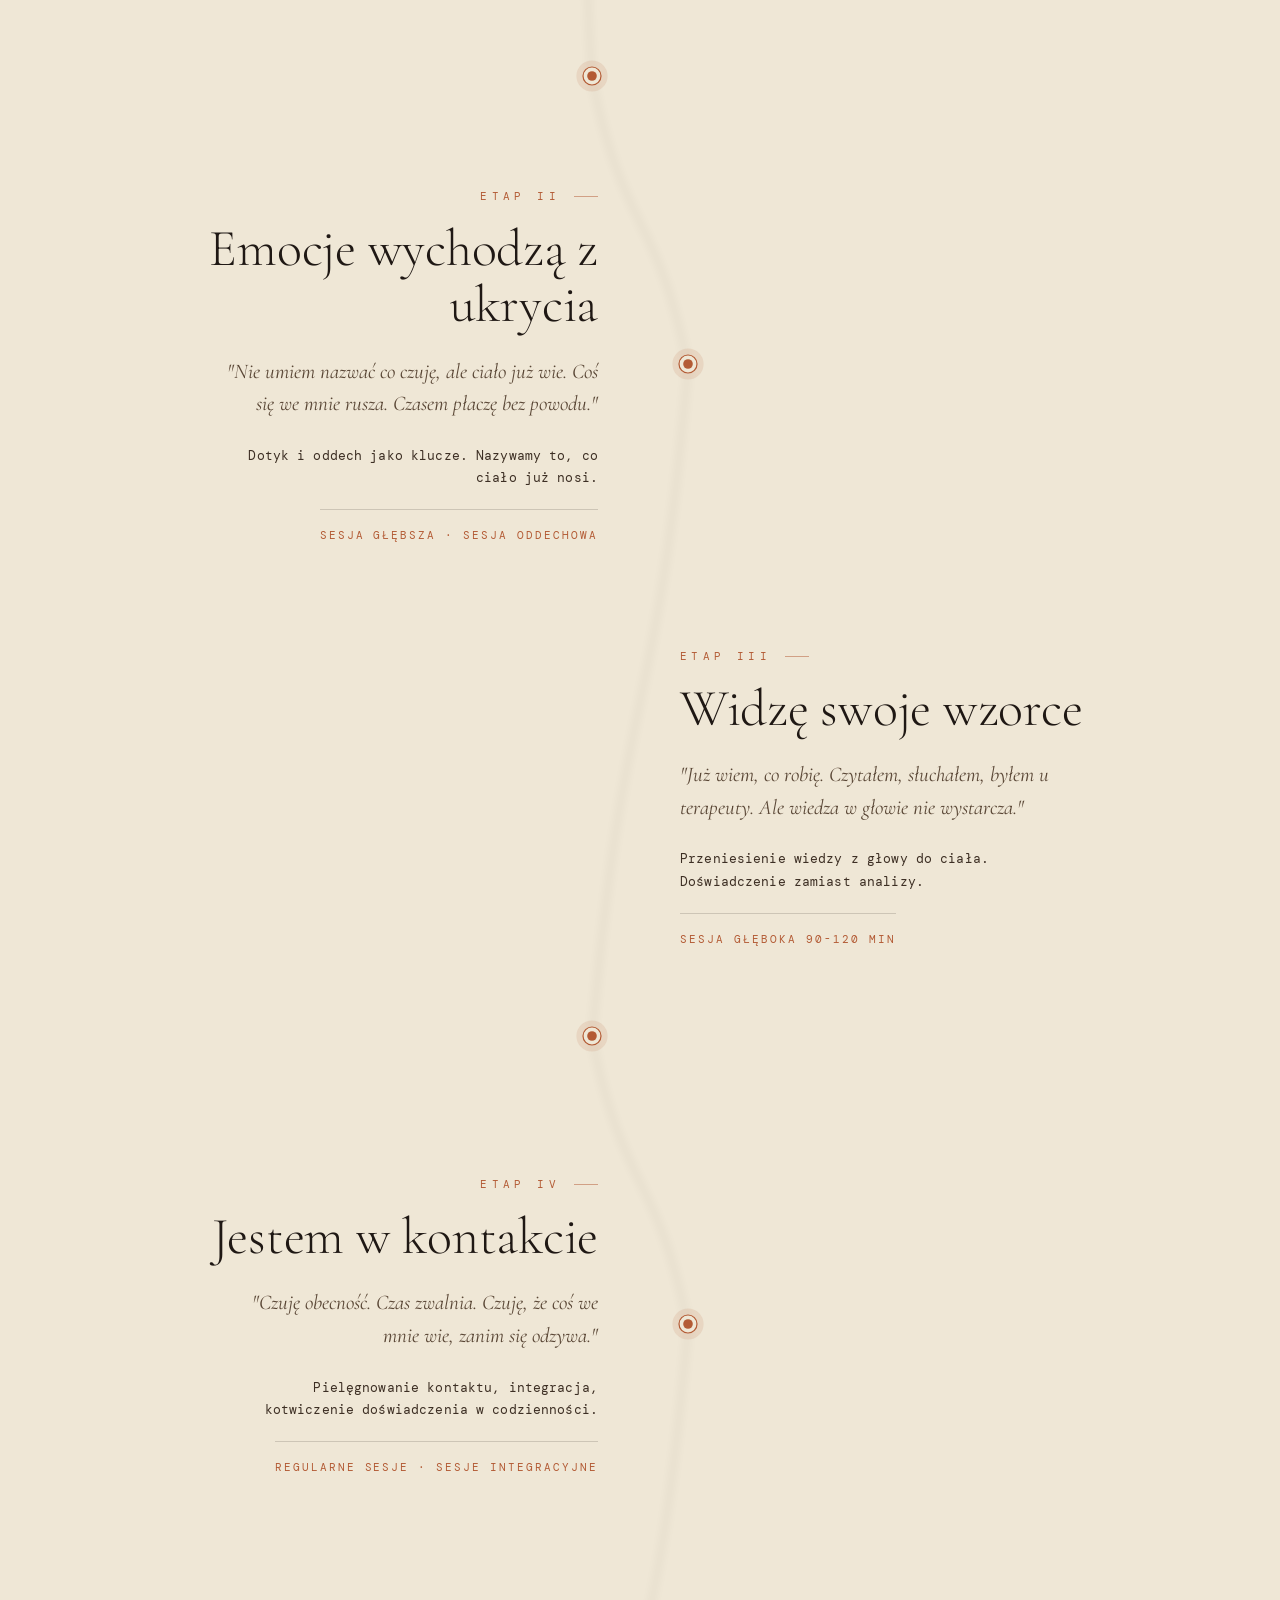
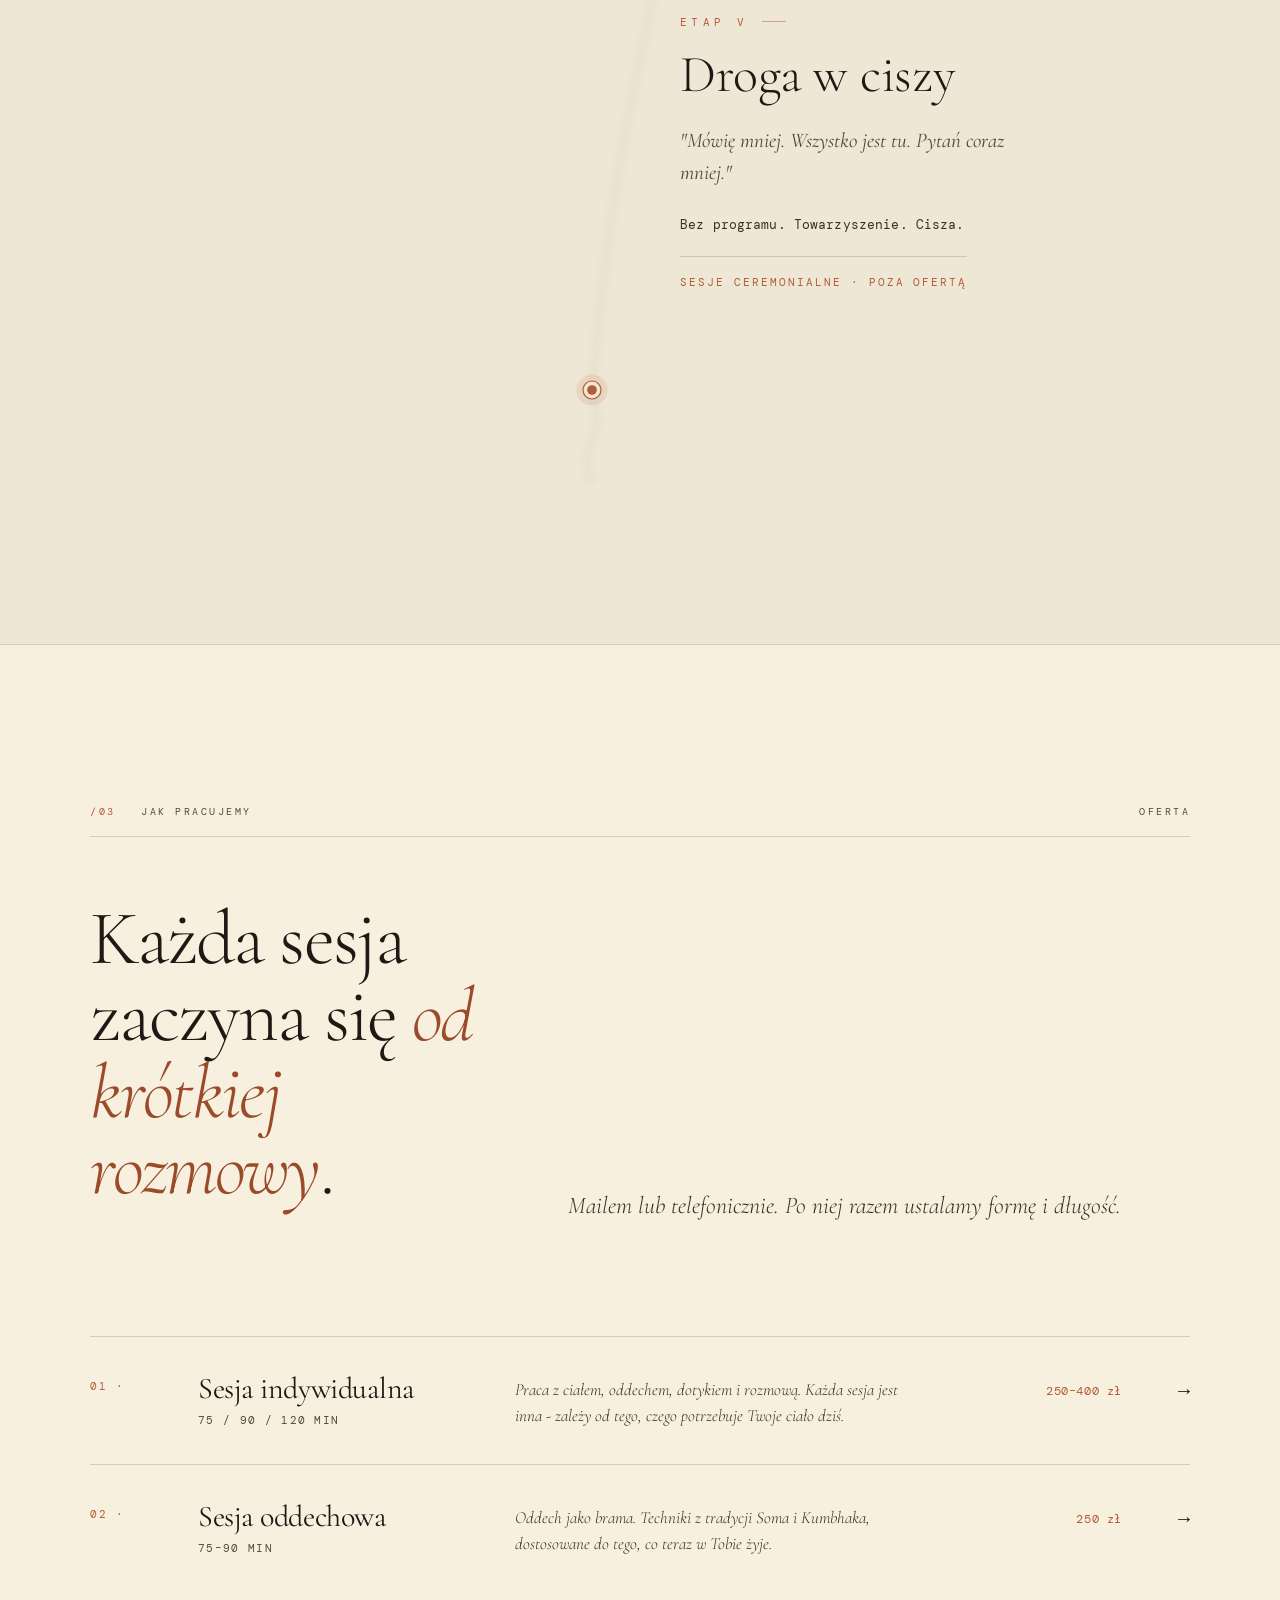
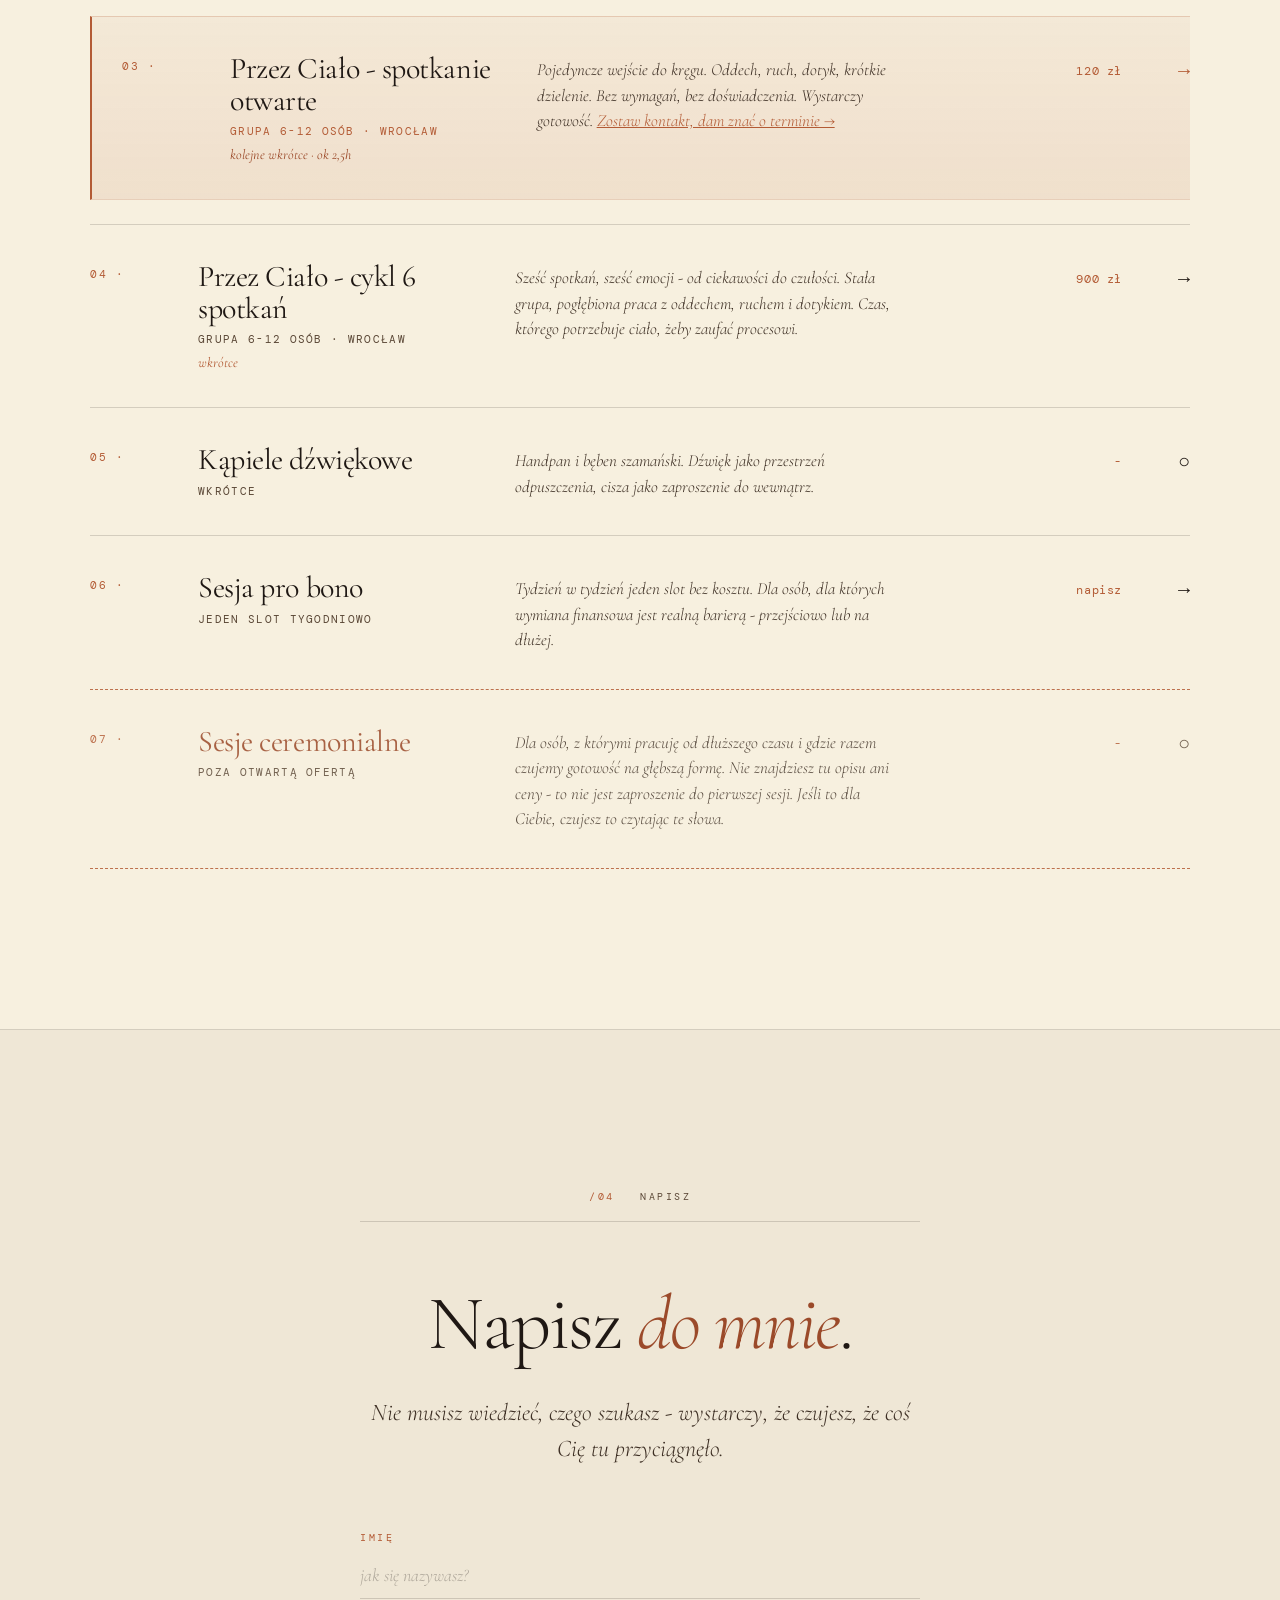
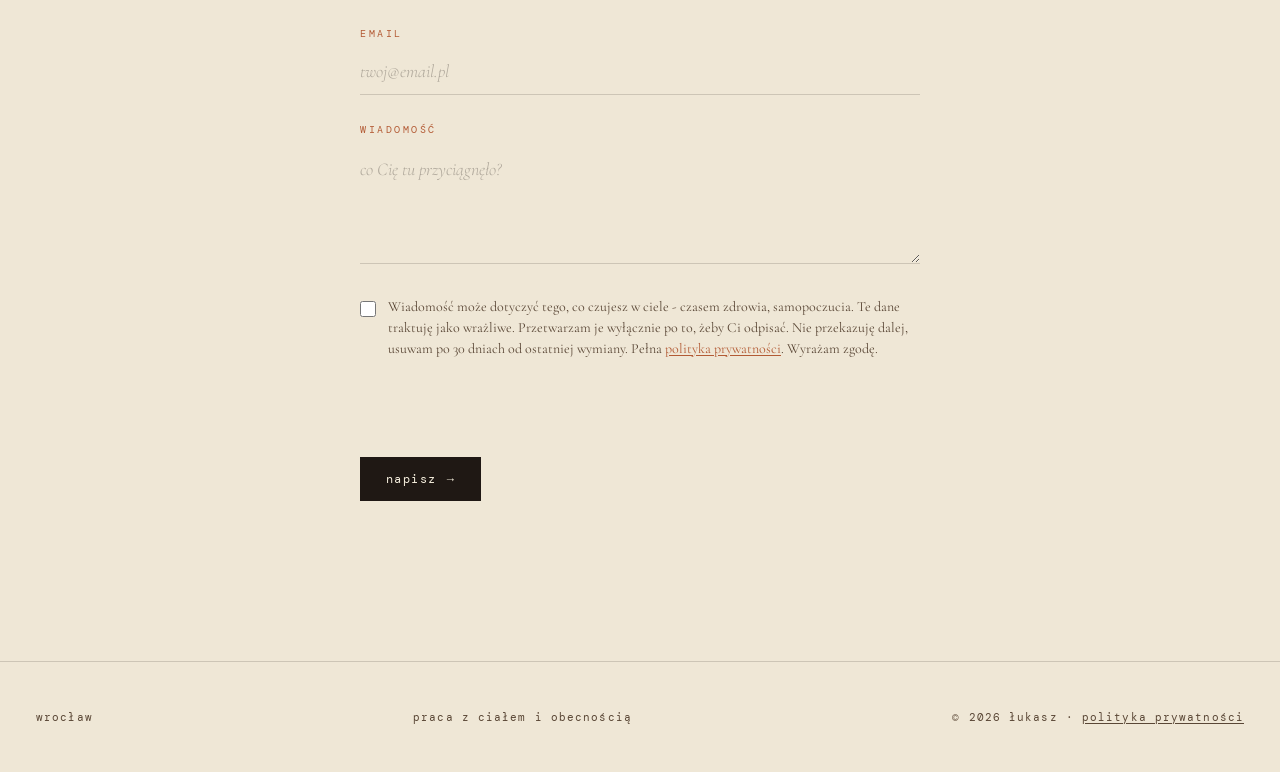
==== commit c5ba92da: "feat(www): Cloudflare Web Analytics beacon na wszystkich stronach + CSP allow cloudflareinsights Co-" ====
--- a/index.html
+++ b/index.html
@@ -11,6 +11,9 @@
   <meta name="author" content="Łukasz Szpiczakowski">
   <meta name="robots" content="index, follow">
   <link rel="canonical" href="https://unbecome.me/">
+  <link rel="alternate" hreflang="pl" href="https://unbecome.me/">
+  <link rel="alternate" hreflang="en" href="https://unbecome.me/en/">
+  <link rel="alternate" hreflang="x-default" href="https://unbecome.me/">
 
   <!-- Open Graph -->
   <meta property="og:title" content="unbecome.me - praca z ciałem, oddechem i obecnością">
@@ -379,6 +382,7 @@
     <a href="#sesje">sesje</a>
     <a href="/medytacja">przejście</a>
     <a href="#napisz">napisz</a>
+    <a href="/en/">EN</a>
   </div>
 </nav>
 
@@ -817,5 +821,6 @@
     }
   });
 </script>
+<!-- Cloudflare Web Analytics --><script defer src="https://static.cloudflareinsights.com/beacon.min.js" data-cf-beacon='{"token": "d65105a97f7c40d2a10ae46d696dd0d4"}'></script><!-- End Cloudflare Web Analytics -->
 </body>
 </html>
